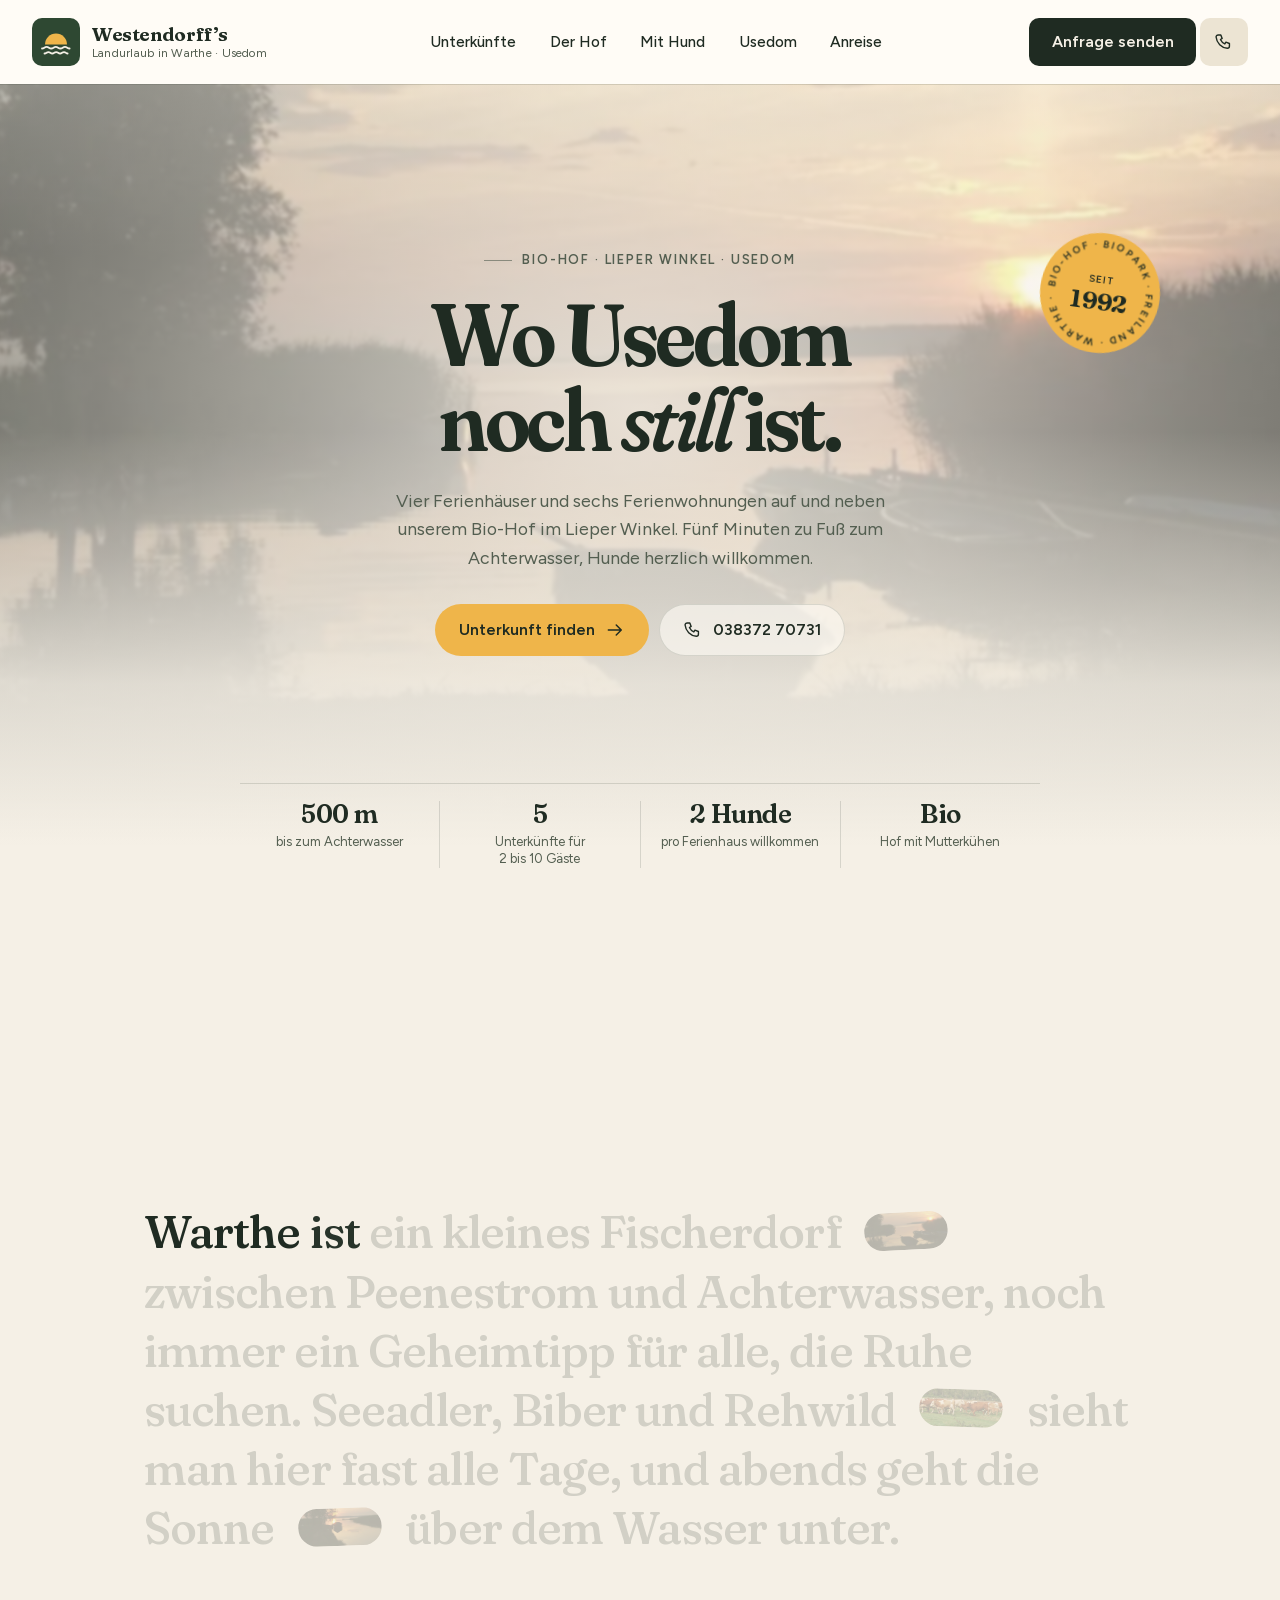
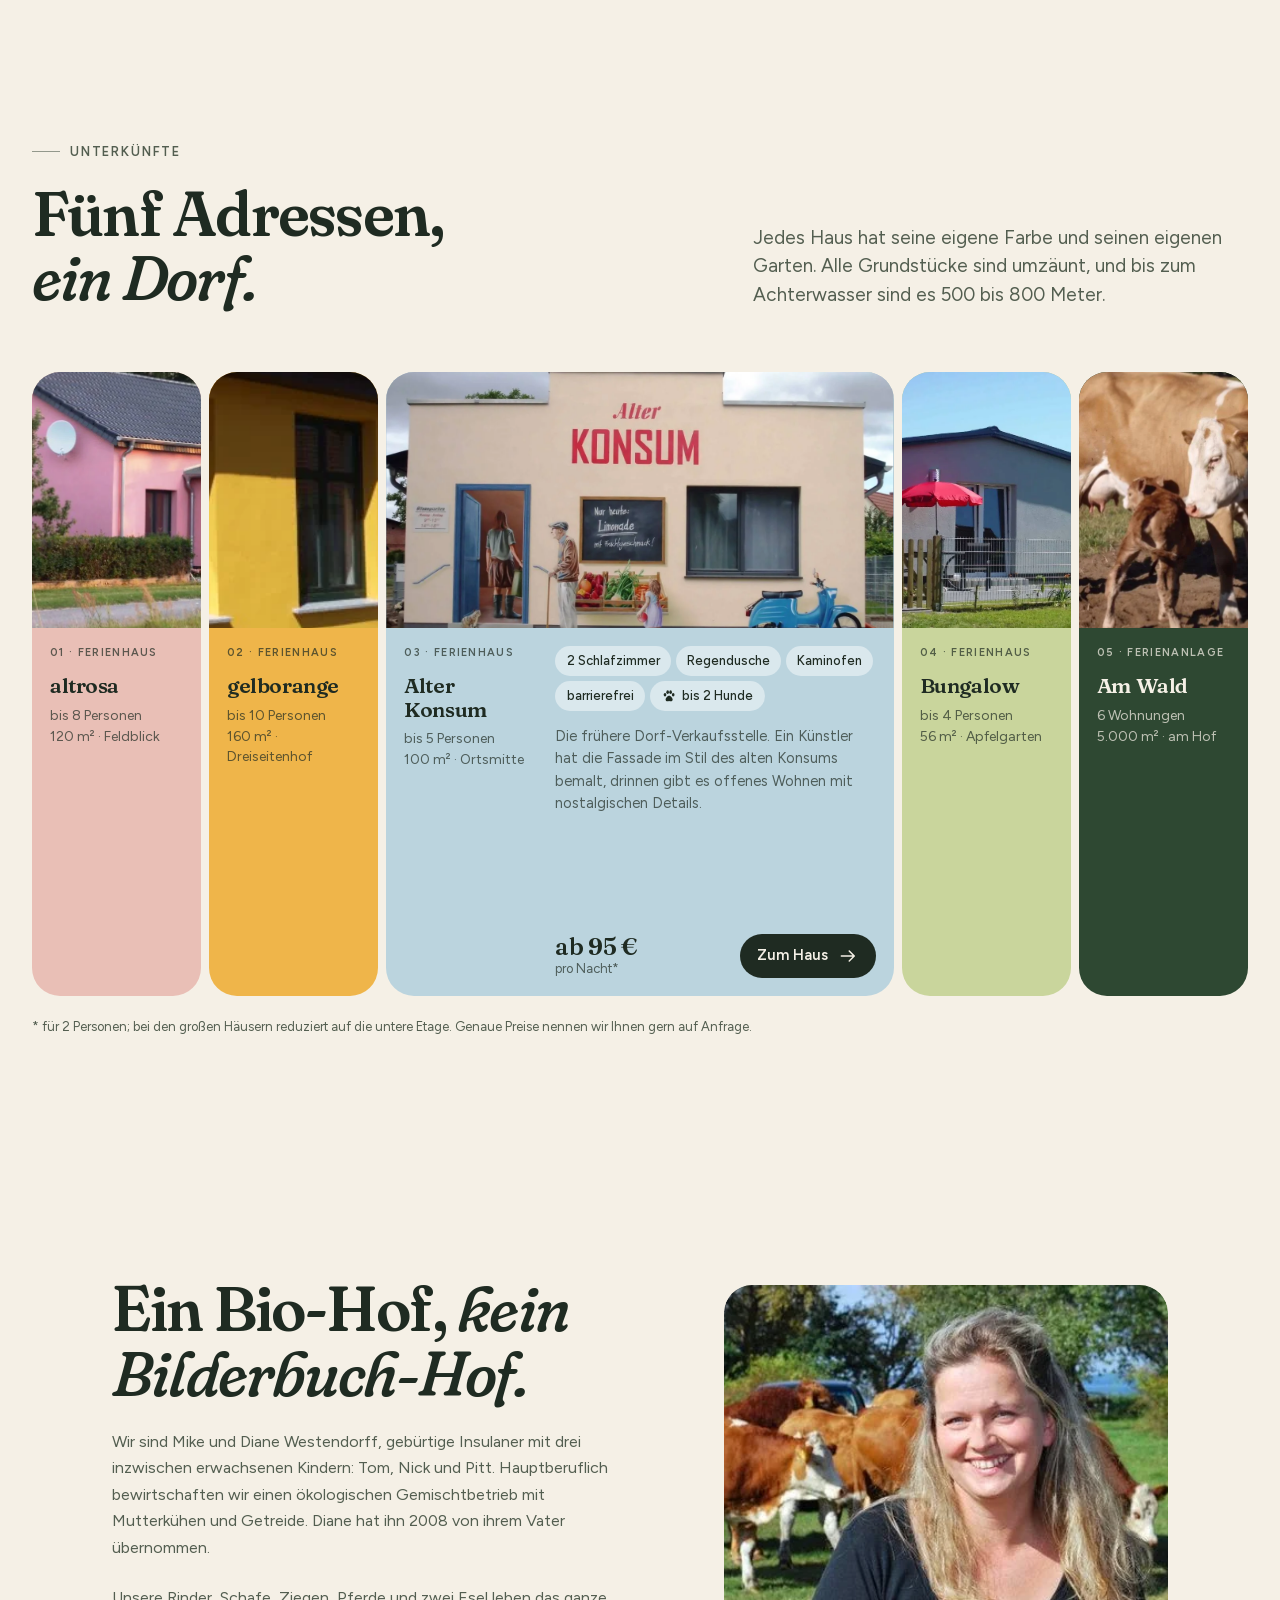
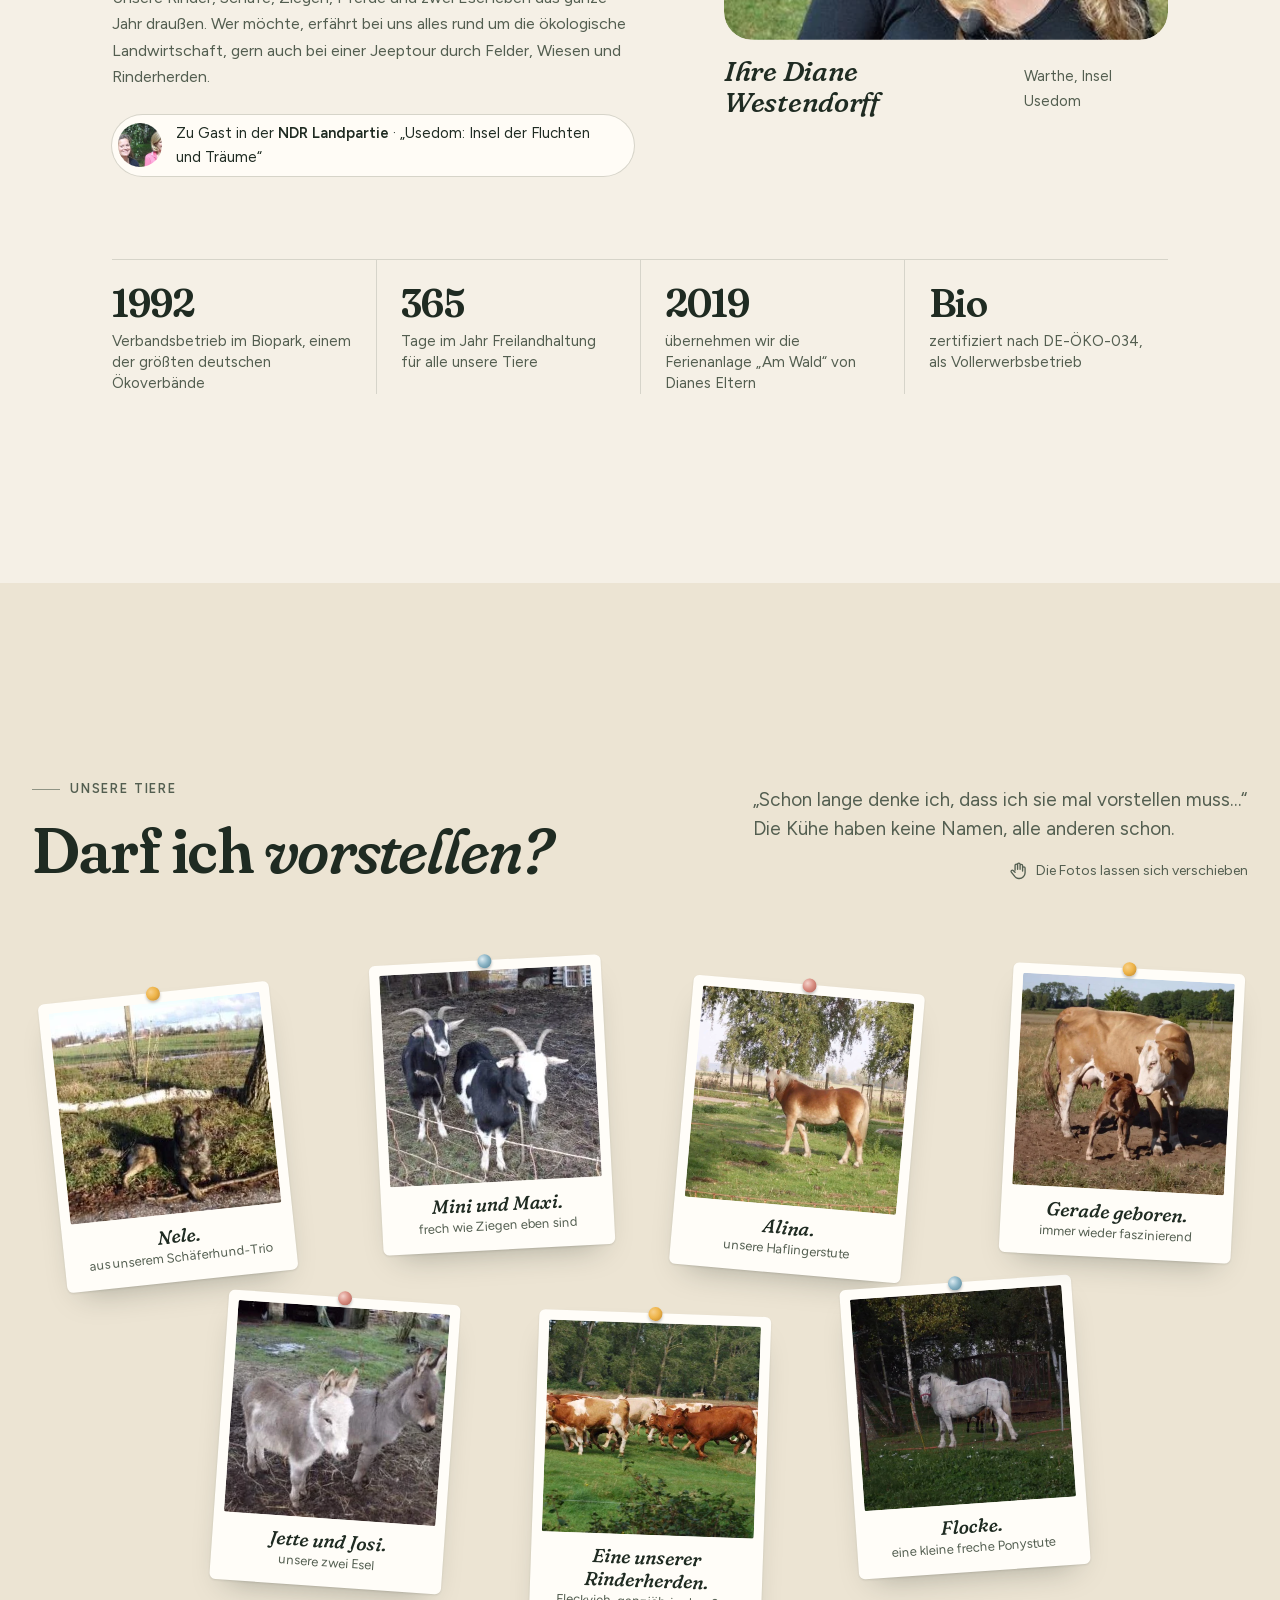
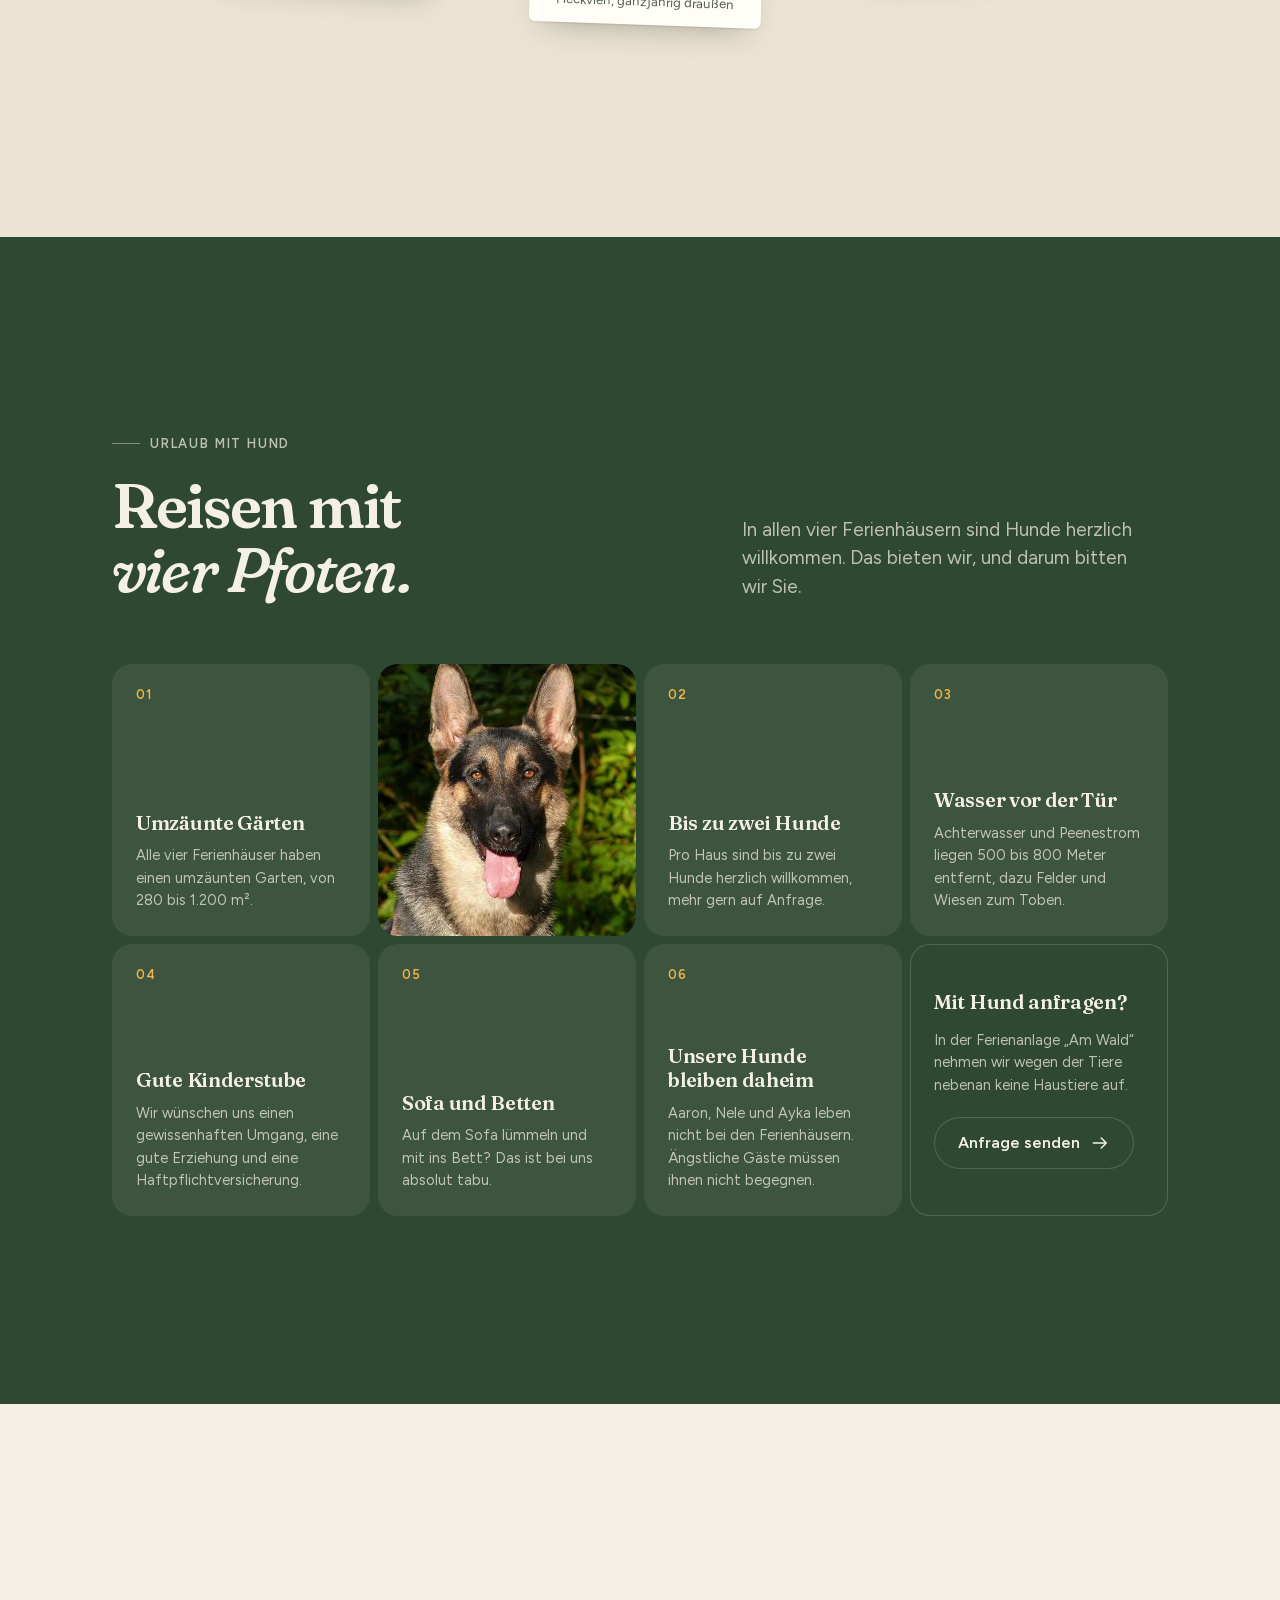
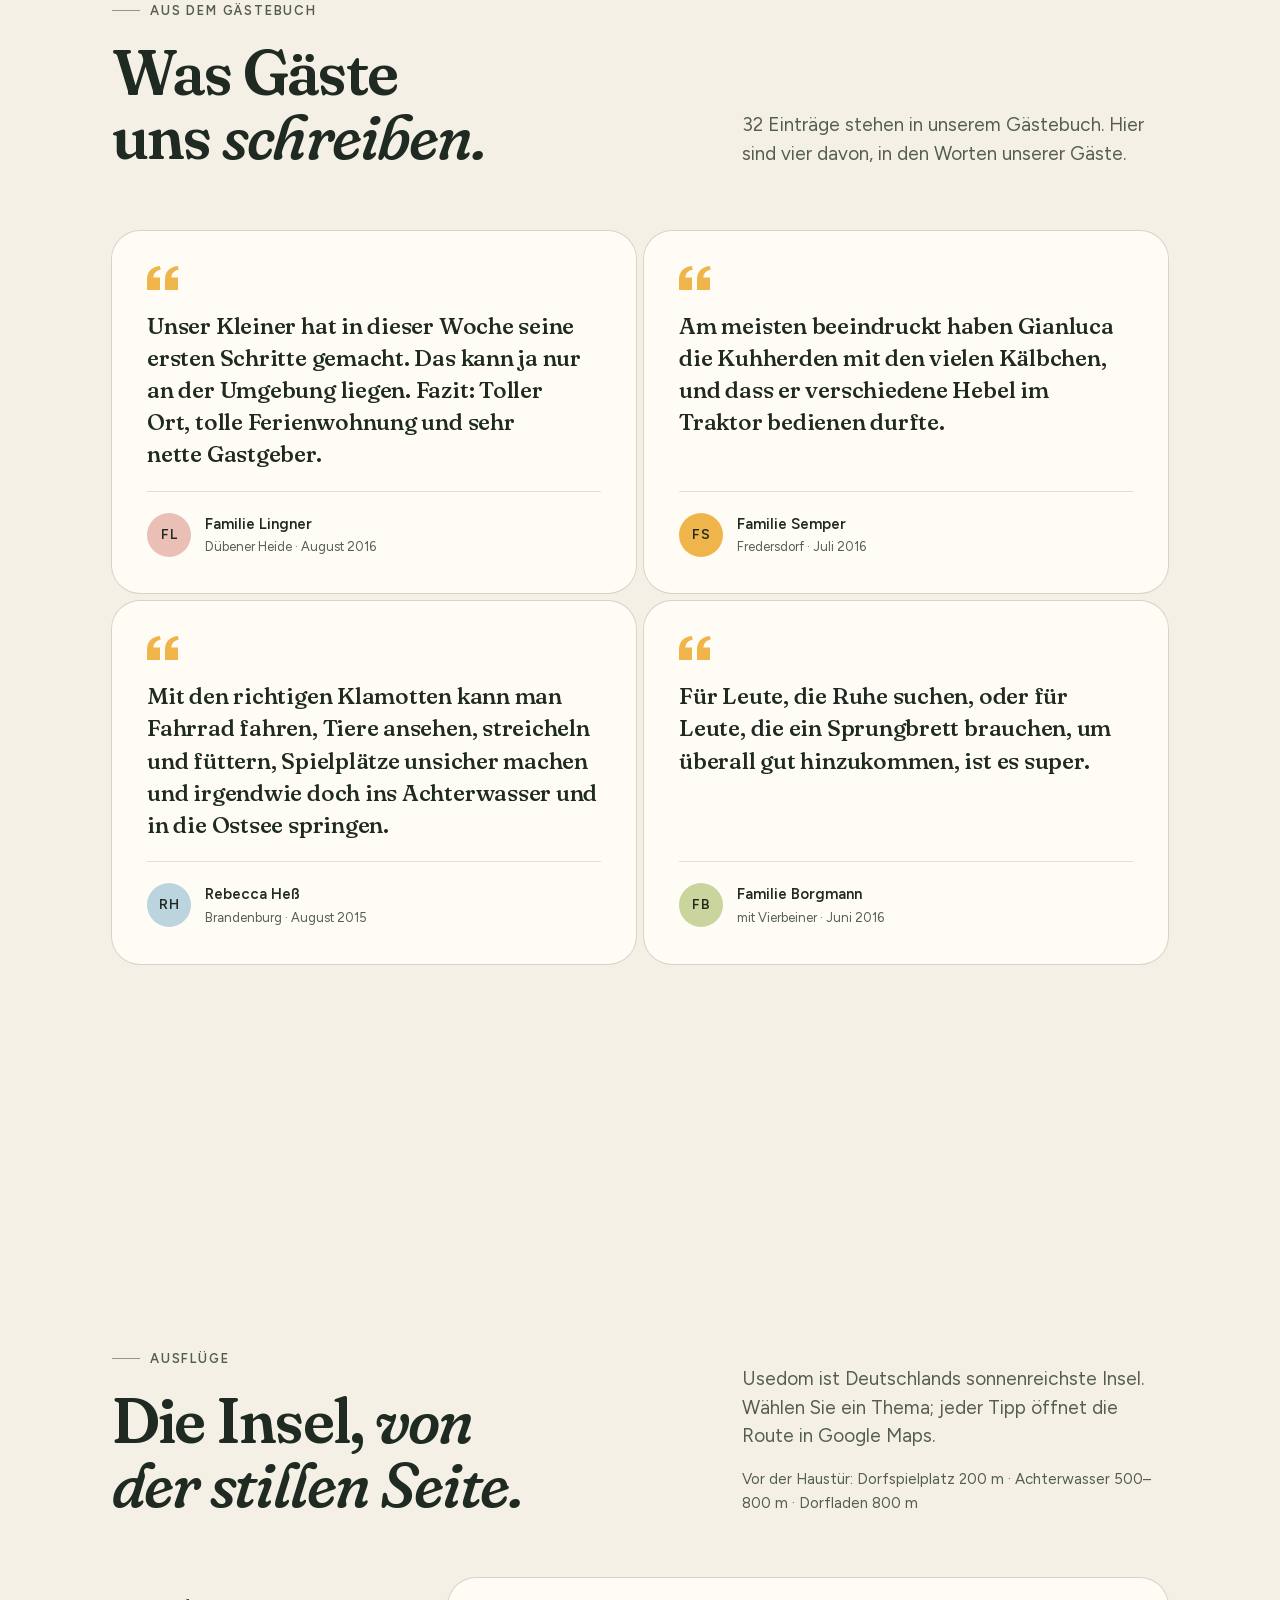
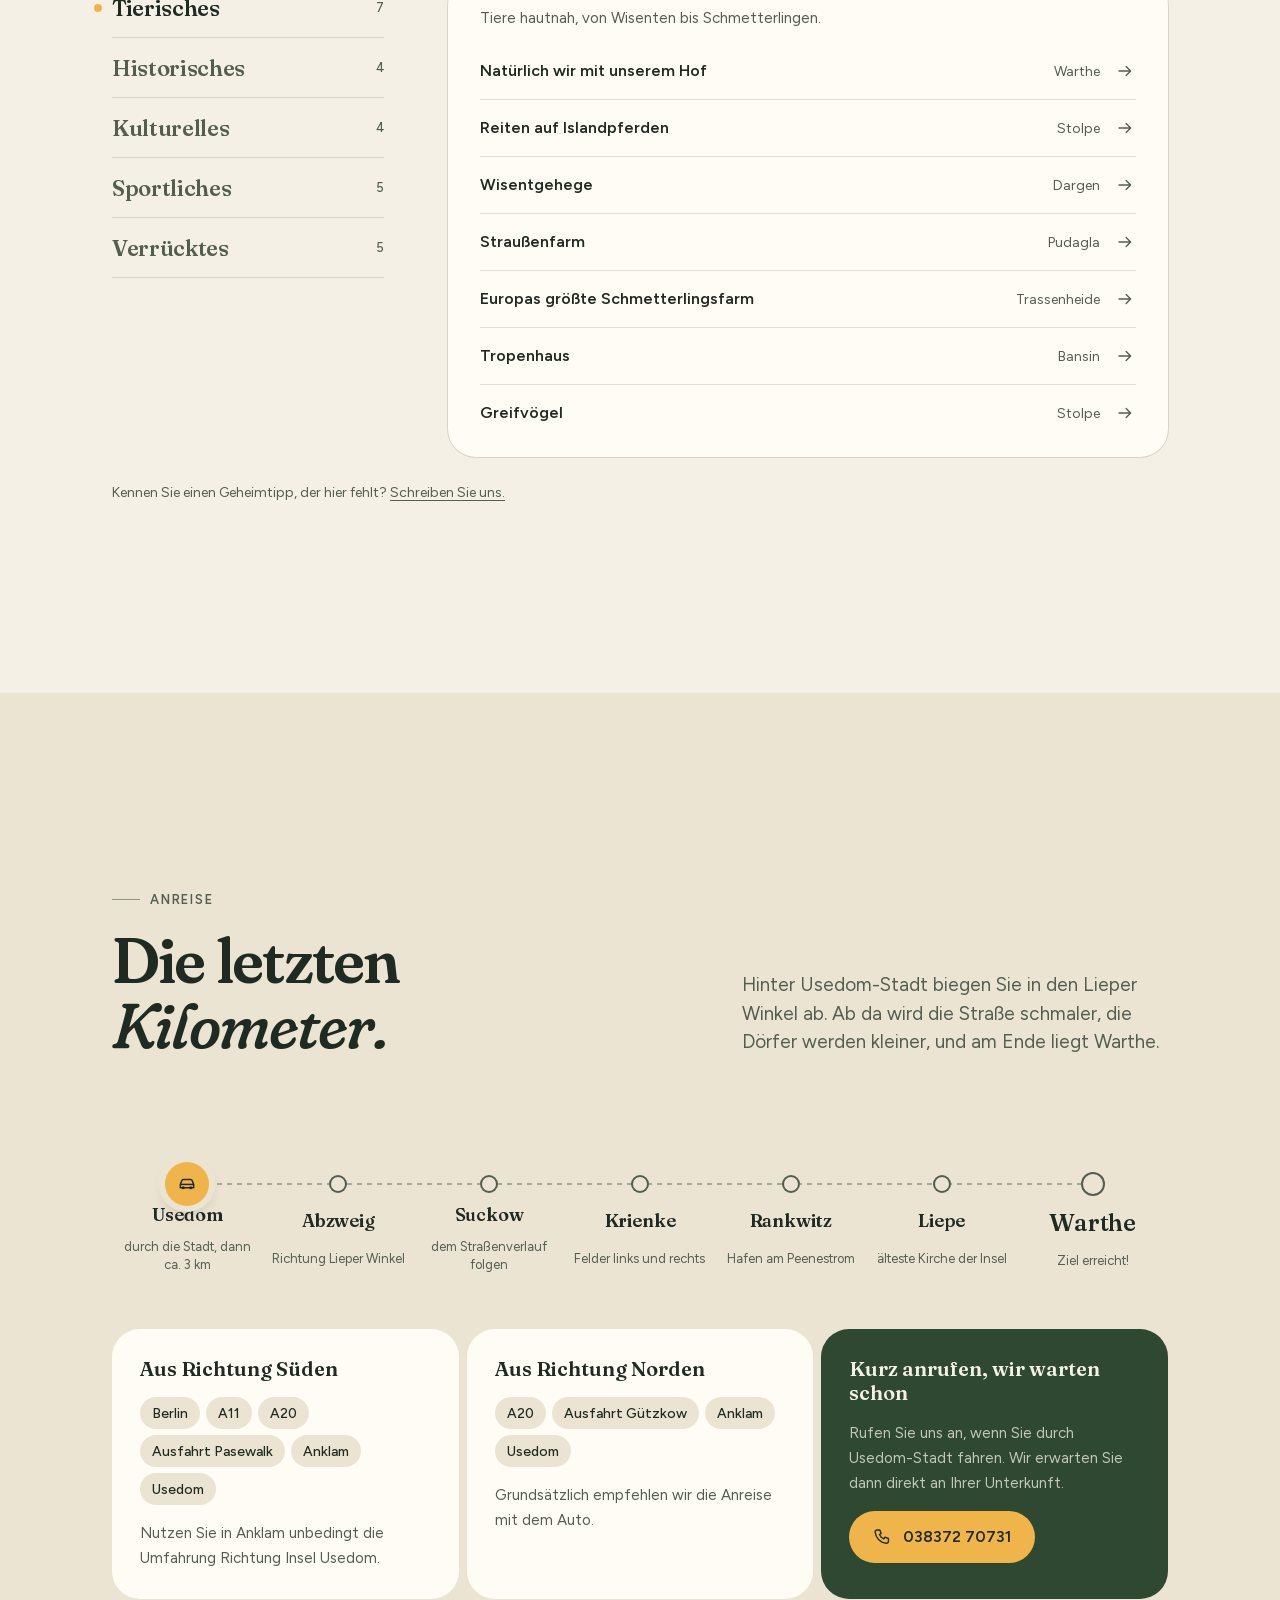
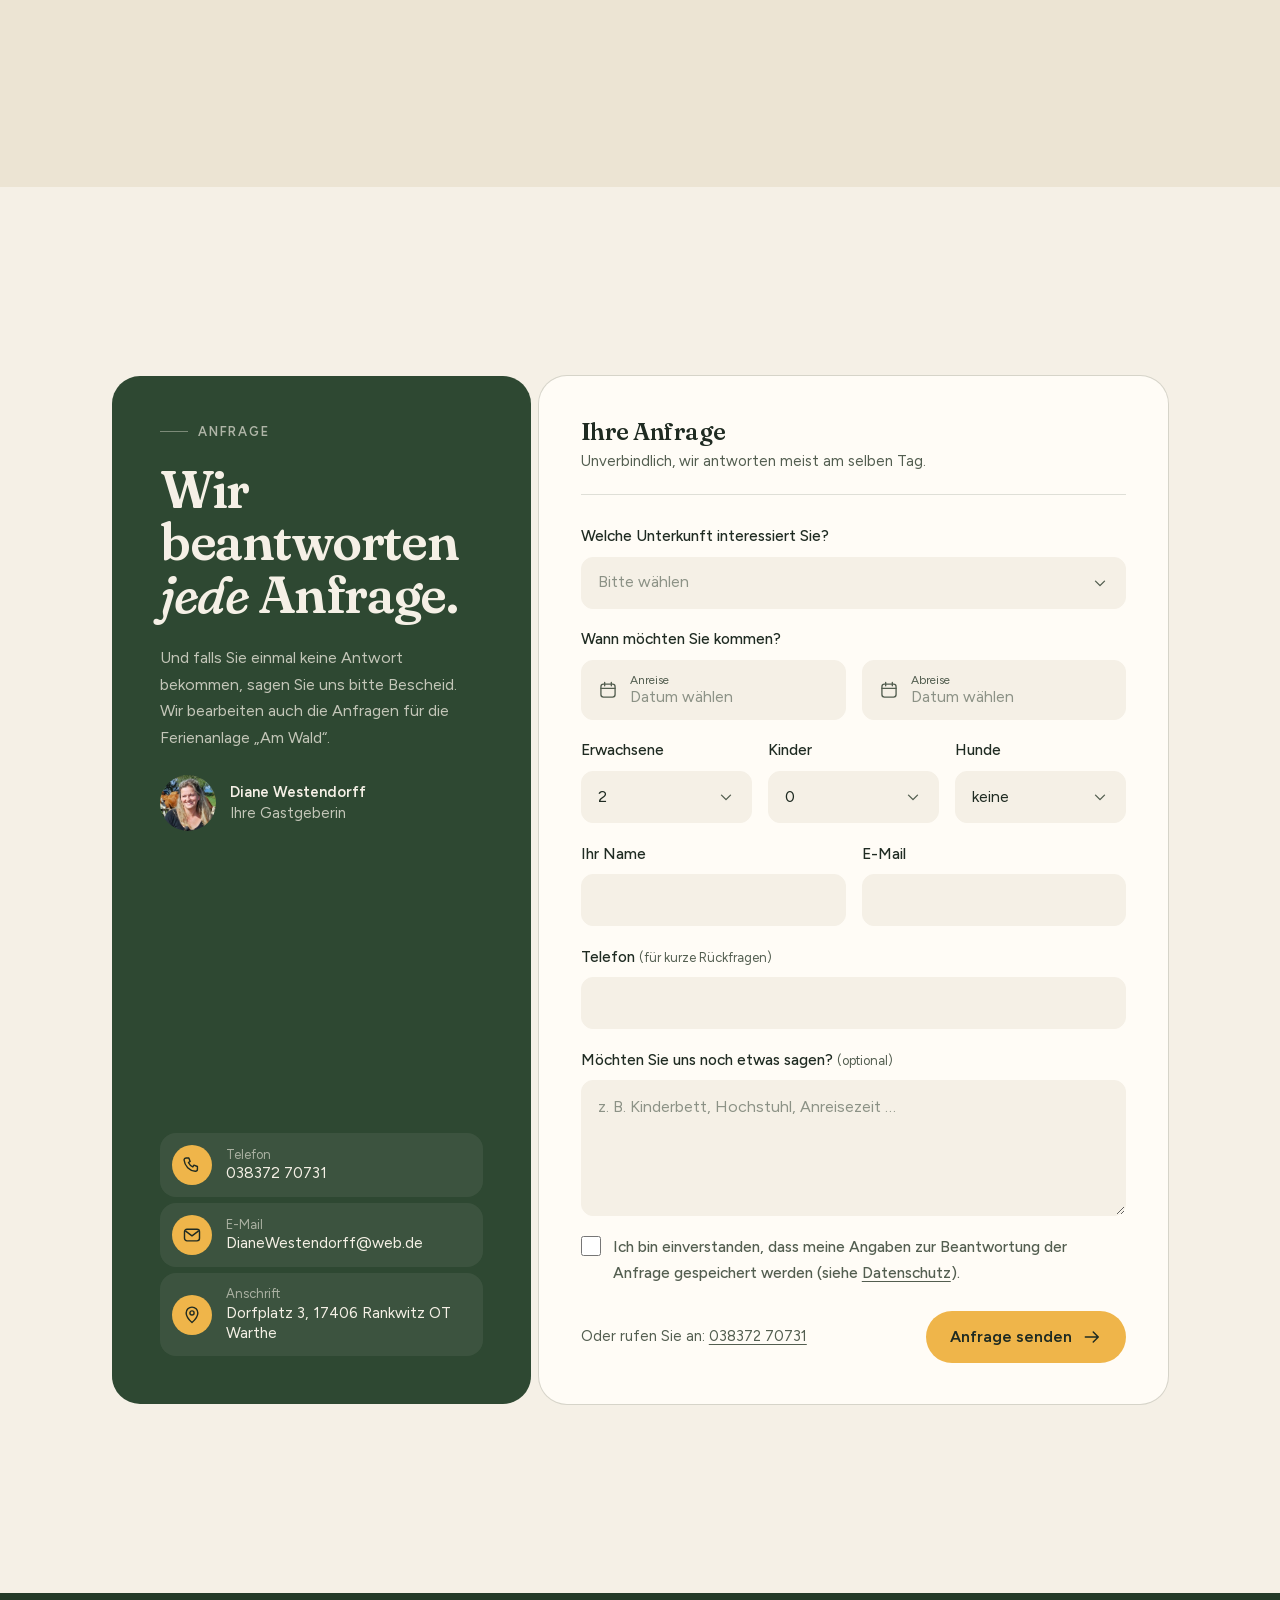
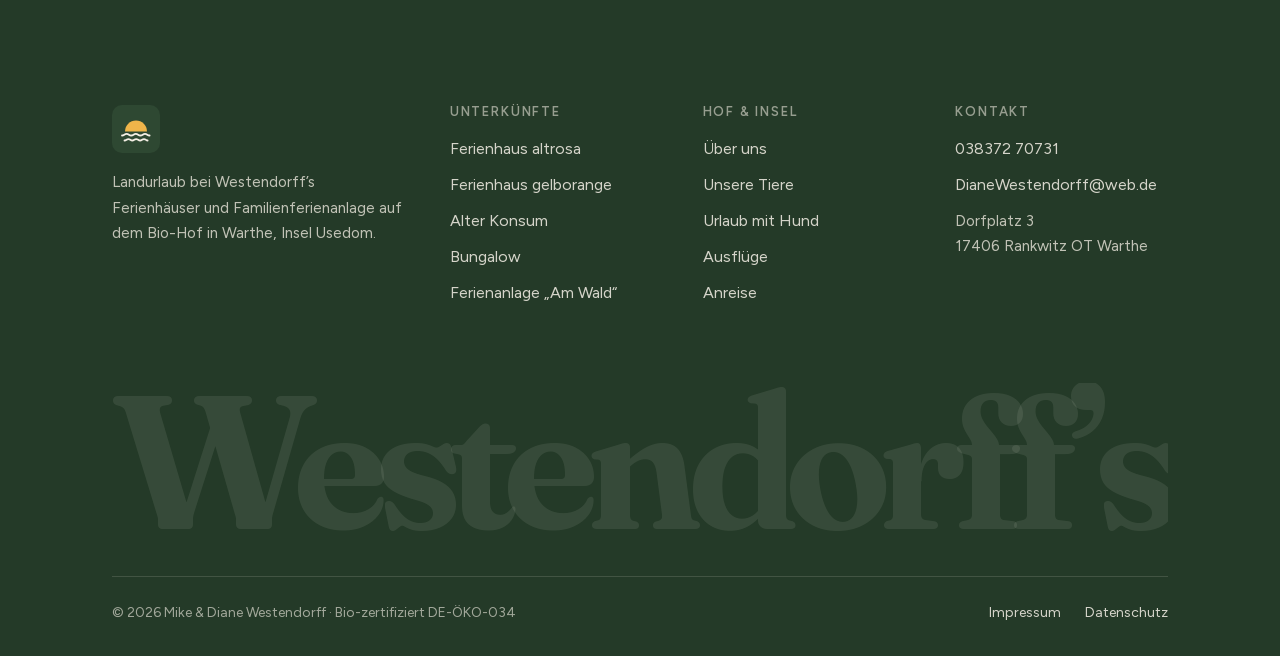
==== index.html @ 7430ca49 "Redesign preview: Landurlaub bei Westendorff's, Warthe/Usedom Homepage and Ferienhaus "Alter Konsum"" ====
<!DOCTYPE html>
<html lang="de">
<head>
  <meta charset="utf-8">
  <meta name="viewport" content="width=device-width, initial-scale=1, viewport-fit=cover">
  <title>Landurlaub bei Westendorff’s · Ferienhäuser in Warthe, Insel Usedom</title>
  <meta name="description" content="Vier Ferienhäuser und die Familienferienanlage „Am Wald“ auf und neben unserem Bio-Hof in Warthe, Lieper Winkel – 500 m vom Achterwasser. Hunde herzlich willkommen.">
  <meta name="robots" content="noindex, nofollow">
  <meta name="theme-color" content="#F5F0E6">
  <link rel="icon" href="assets/img/mark.svg" type="image/svg+xml">
  <link rel="preload" href="assets/fonts/fraunces-latin.woff2" as="font" type="font/woff2" crossorigin>
  <link rel="preload" href="assets/fonts/figtree-latin.woff2" as="font" type="font/woff2" crossorigin>
  <link rel="preload" href="assets/img/achterwasser-boote.webp" as="image" fetchpriority="high">
  <link rel="stylesheet" href="assets/css/styles.css">
  <script>
    /* freeze the viewport unit before first paint — refreshed on width change only */
    document.documentElement.classList.add('js');
    document.documentElement.style.setProperty('--vh', (window.innerHeight * 0.01) + 'px');
  </script>
  <script src="assets/js/main.js" defer></script>
  <script type="application/ld+json">
  {
    "@context": "https://schema.org",
    "@type": "LodgingBusiness",
    "name": "Landurlaub bei Westendorff’s",
    "description": "Ferienhäuser und Familienferienanlage auf einem Bio-Hof in Warthe, Insel Usedom",
    "telephone": "+49 38372 70731",
    "email": "DianeWestendorff@web.de",
    "petsAllowed": true,
    "address": {
      "@type": "PostalAddress",
      "streetAddress": "Dorfplatz 3",
      "postalCode": "17406",
      "addressLocality": "Rankwitz OT Warthe",
      "addressRegion": "Mecklenburg-Vorpommern",
      "addressCountry": "DE"
    },
    "url": "https://www.landurlaub-usedom-warthe.de/"
  }
  </script>
</head>
<body>
  <a class="skip" href="#main">Zum Inhalt springen</a>

  <!-- Icon sprite -->
  <svg width="0" height="0" style="position:absolute" aria-hidden="true">
    <symbol id="mark" viewBox="0 0 48 48">
      <rect width="48" height="48" rx="10" fill="#2E4832"/>
      <path d="M13 26.5a11 11 0 0 1 22 0z" fill="#EFB54A"/>
      <path d="M10 30.5c2.3 0 2.3-1.6 4.6-1.6s2.3 1.6 4.6 1.6 2.3-1.6 4.6-1.6 2.3 1.6 4.6 1.6 2.3-1.6 4.6-1.6 2.3 1.6 4.6 1.6M12.5 35.5c2 0 2-1.4 3.9-1.4s2 1.4 3.9 1.4 2-1.4 3.9-1.4 2 1.4 3.9 1.4 2-1.4 3.9-1.4 2 1.4 3.6 1.4" fill="none" stroke="#F5F0E6" stroke-width="1.8" stroke-linecap="round"/>
    </symbol>
    <symbol id="i-phone" viewBox="0 0 24 24"><path fill="none" stroke="currentColor" stroke-width="1.7" stroke-linejoin="round" d="M5 3.5h3.2l1.6 4.2-2.1 1.3a11 11 0 0 0 5.3 5.3l1.3-2.1 4.2 1.6V17a2.5 2.5 0 0 1-2.5 2.5A15 15 0 0 1 2.5 6 2.5 2.5 0 0 1 5 3.5z"/></symbol>
    <symbol id="i-mail" viewBox="0 0 24 24"><g fill="none" stroke="currentColor" stroke-width="1.7" stroke-linejoin="round"><rect x="3" y="5" width="18" height="14" rx="3"/><path d="M4 7l8 6 8-6"/></g></symbol>
    <symbol id="i-pin" viewBox="0 0 24 24"><g fill="none" stroke="currentColor" stroke-width="1.7"><path d="M12 21s-7-6.2-7-11.5a7 7 0 0 1 14 0C19 14.8 12 21 12 21z" stroke-linejoin="round"/><circle cx="12" cy="9.5" r="2.5"/></g></symbol>
    <symbol id="i-arrow" viewBox="0 0 24 24"><path d="M4 12h15m-5.5-6 6 6-6 6" fill="none" stroke="currentColor" stroke-width="1.8" stroke-linecap="round" stroke-linejoin="round"/></symbol>
    <symbol id="i-cal" viewBox="0 0 24 24"><g fill="none" stroke="currentColor" stroke-width="1.6" stroke-linecap="round" stroke-linejoin="round"><rect x="3.5" y="5" width="17" height="15.5" rx="3"/><path d="M3.5 10h17M8 3v4m8-4v4"/></g></symbol>
    <symbol id="i-chev" viewBox="0 0 24 24"><path d="M6 9.5l6 6 6-6" fill="none" stroke="currentColor" stroke-width="1.8" stroke-linecap="round" stroke-linejoin="round"/></symbol>
    <symbol id="i-check" viewBox="0 0 24 24"><path d="M4.5 12.5l5 5 10-11" fill="none" stroke="currentColor" stroke-width="2" stroke-linecap="round" stroke-linejoin="round"/></symbol>
    <symbol id="i-paw" viewBox="0 0 24 24"><g fill="currentColor"><ellipse cx="6" cy="10" rx="2" ry="2.6"/><ellipse cx="10" cy="6.2" rx="2" ry="2.7"/><ellipse cx="14.4" cy="6.2" rx="2" ry="2.7"/><ellipse cx="18.3" cy="10" rx="2" ry="2.6"/><path d="M12.2 11.5c2.6 0 5.3 3.6 5.3 5.8 0 1.9-1.4 2.7-2.9 2.7-1 0-1.6-.5-2.4-.5s-1.5.5-2.5.5c-1.5 0-2.8-.8-2.8-2.7 0-2.2 2.7-5.8 5.3-5.8z"/></g></symbol>
    <symbol id="i-car" viewBox="0 0 24 24"><g fill="none" stroke="currentColor" stroke-width="1.8" stroke-linejoin="round"><path d="M4 16.5v-4l1.8-4.6A2 2 0 0 1 7.7 6.5h8.6a2 2 0 0 1 1.9 1.4l1.8 4.6v4z"/><path d="M4 12.5h16" /><circle cx="7.5" cy="16.5" r="1.8" fill="currentColor" stroke="none"/><circle cx="16.5" cy="16.5" r="1.8" fill="currentColor" stroke="none"/></g></symbol>
    <symbol id="i-leaf" viewBox="0 0 24 24"><path d="M5 19c0-8 5-13 15-14-1 10-6 15-14 15m0-1 7-7" fill="none" stroke="currentColor" stroke-width="1.7" stroke-linecap="round" stroke-linejoin="round"/></symbol>
    <symbol id="i-hand" viewBox="0 0 24 24"><path d="M8.5 11V5.2a1.5 1.5 0 0 1 3 0V10m0-.5V4a1.5 1.5 0 0 1 3 0v6m0-4.5a1.5 1.5 0 0 1 3 0V12m0-3.5a1.5 1.5 0 0 1 3 0V14a7 7 0 0 1-7 7h-.6a6 6 0 0 1-4.6-2.2L4 13.3a1.5 1.5 0 0 1 2.2-2l2.3 2.2" fill="none" stroke="currentColor" stroke-width="1.6" stroke-linecap="round" stroke-linejoin="round"/></symbol>
  </svg>

  <!-- ================= Header ================= -->
  <header class="header" data-header>
    <div class="header__row">
      <div class="capsule" data-capsule>
        <div class="capsule__bar">
          <a class="brand" href="#top" aria-label="Landurlaub bei Westendorff’s – zur Startseite">
            <svg class="brand__mark"><use href="#mark"/></svg>
            <span class="brand__text">
              <span class="brand__name">Westendorff’s</span>
              <span class="brand__sub">Landurlaub in Warthe · Usedom</span>
            </span>
          </a>
          <button class="menu-btn" type="button" aria-expanded="false" aria-controls="sheet" data-menu-btn>
            <span class="sr-only">Menü</span>
            <span class="menu-btn__bars" aria-hidden="true"><span></span><span></span></span>
          </button>
        </div>
        <nav class="sheet" id="sheet" aria-label="Hauptmenü mobil">
          <div class="sheet__links">
            <a class="sheet__link" href="#unterkuenfte">Unterkünfte <svg class="i"><use href="#i-arrow"/></svg></a>
            <a class="sheet__link" href="#hof">Der Hof <svg class="i"><use href="#i-arrow"/></svg></a>
            <a class="sheet__link" href="#hund">Mit Hund <svg class="i"><use href="#i-arrow"/></svg></a>
            <a class="sheet__link" href="#usedom">Usedom <svg class="i"><use href="#i-arrow"/></svg></a>
            <a class="sheet__link" href="#anreise">Anreise <svg class="i"><use href="#i-arrow"/></svg></a>
          </div>
          <div class="sheet__actions">
            <a class="btn" href="#anfrage">Anfrage senden</a>
            <a class="icon-btn" href="tel:+493837270731" aria-label="Anrufen: 038372 70731"><svg class="i"><use href="#i-phone"/></svg></a>
          </div>
        </nav>
      </div>

      <nav class="nav" aria-label="Hauptmenü">
        <a class="nav__link" href="#unterkuenfte">Unterkünfte</a>
        <a class="nav__link" href="#hof">Der Hof</a>
        <a class="nav__link" href="#hund">Mit Hund</a>
        <a class="nav__link nav__link--opt" href="#usedom">Usedom</a>
        <a class="nav__link" href="#anreise">Anreise</a>
      </nav>
      <a class="btn header__cta" href="#anfrage">Anfrage senden</a>
      <a class="icon-btn header__tel" href="tel:+493837270731" aria-label="Anrufen: 038372 70731"><svg class="i"><use href="#i-phone"/></svg></a>
    </div>
  </header>

  <main id="main">
    <!-- ================= Hero ================= -->
    <section class="hero" id="top">
      <div class="hero__bg" aria-hidden="true">
        <img src="assets/img/achterwasser-boote.webp" width="800" height="600" alt="" fetchpriority="high">
      </div>
      <div class="hero__container container">
        <div class="hero__copy">
          <div class="rise" style="--i:0"><span class="eyebrow">Bio-Hof · Lieper Winkel · Usedom</span></div>
          <div class="hero__title rise" style="--i:1">
            <h1 class="display">Wo Usedom noch <em>still</em> ist.</h1>
            <div class="badge-ring" aria-label="Bio-Hof seit 1992, Biopark-Verbandsbetrieb">
              <svg class="ring" viewBox="0 0 136 136" aria-hidden="true">
                <defs><path id="ringPath" d="M68 68m-52 0a52 52 0 1 1 104 0a52 52 0 1 1-104 0"/></defs>
                <text><textPath href="#ringPath">Bio-Hof · Biopark · Freiland · Warthe · </textPath></text>
              </svg>
              <div class="badge-ring__core" aria-hidden="true"><span>seit</span><b>1992</b></div>
            </div>
          </div>
          <p class="hero__lead rise" style="--i:2">Vier Ferienhäuser und sechs Ferienwohnungen auf und neben unserem Bio-Hof im Lieper Winkel. Fünf Minuten zu Fuß zum Achterwasser, Hunde herzlich willkommen.</p>
          <div class="hero__actions rise" style="--i:3">
            <a class="btn btn--sun" href="#unterkuenfte">Unterkunft finden <svg class="i i--arrow"><use href="#i-arrow"/></svg></a>
            <a class="btn btn--ghost hero__tel" href="tel:+493837270731" aria-label="Anrufen: 038372 70731"><svg class="i"><use href="#i-phone"/></svg><span class="hero__tel-num"> 038372 70731</span></a>
          </div>
        </div>

        <ul class="facts rise" style="--i:4" aria-label="Auf einen Blick">
          <li class="fact"><b>500 m</b><span>bis zum Achterwasser</span></li>
          <li class="fact"><b>5</b><span>Unterkünfte für 2&nbsp;bis&nbsp;10&nbsp;Gäste</span></li>
          <li class="fact"><b>2 Hunde</b><span>pro Ferienhaus willkommen</span></li>
          <li class="fact"><b>Bio</b><span>Hof mit Mutterkühen</span></li>
        </ul>
      </div>
    </section>

    <!-- ================= Der Ort — pinned, read by scrolling ================= -->
    <section class="pin" id="warthe" aria-labelledby="warthe-title" data-pin>
      <h2 class="sr-only" id="warthe-title">Warthe im Lieper Winkel</h2>
      <div class="pin__stage">
        <div class="container">
          <p class="statement" data-scrub>
            Warthe ist ein kleines Fischerdorf
            <span class="inline-pic" style="--rot:-3deg"><img src="assets/img/achterwasser-boote.webp" alt="" loading="lazy"></span>
            zwischen Peenestrom und Achterwasser, noch immer ein Geheimtipp für alle, die Ruhe suchen.
            Seeadler, Biber und Rehwild
            <span class="inline-pic" style="--rot:2deg"><img src="assets/img/rinderherde.webp" alt="" loading="lazy"></span>
            sieht man hier fast alle Tage, und abends geht die Sonne
            <span class="inline-pic" style="--rot:-2deg"><img src="assets/img/hero-achterwasser-abend.webp" alt="" loading="lazy"></span>
            über dem Wasser unter.
          </p>
        </div>
      </div>
    </section>

    <!-- ================= Unterkünfte ================= -->
    <section class="section" id="unterkuenfte" aria-labelledby="unterkuenfte-title" style="padding-top:calc(var(--section-y) * .5)">
      <div class="container container--wide">
        <div class="section-head section-head--split">
          <div style="display:grid;gap:1.25rem">
            <div class="reveal"><span class="eyebrow">Unterkünfte</span></div>
            <h2 class="h2 reveal" id="unterkuenfte-title">Fünf Adressen, <em>ein Dorf.</em></h2>
          </div>
          <p class="lead reveal d1">Jedes Haus hat seine eigene Farbe und seinen eigenen Garten. Alle Grundstücke sind umzäunt, und bis zum Achterwasser sind es 500 bis 800 Meter.</p>
        </div>

        <div class="street reveal" data-street>
          <article class="house house--rosa">
            <div class="house__media"><img src="assets/img/haus-altrosa.webp" width="1024" height="768" alt="Das altrosa Ferienhaus mit Garten und Kletterturm" loading="lazy"></div>
            <div class="house__content">
              <button class="house__head" type="button" aria-expanded="false" aria-controls="h-rosa">
                <span class="house__no">01 · Ferienhaus</span>
                <span class="house__name">altrosa</span>
                <span class="house__meta"><span>bis 8 Personen</span><span>120 m² · Feldblick</span></span>
              </button>
              <div class="house__detail" id="h-rosa">
                <ul class="house__facts"><li>3 Schlafzimmer</li><li>2 Bäder</li><li>Kaminofen</li><li>Spielplatz</li><li><svg class="i i--sm"><use href="#i-paw"/></svg> bis 2 Hunde</li></ul>
                <p class="house__text">Das ehemalige Wohnhaus eines Dreiseitenhofs, im Landhausstil saniert. Feldblick, 630 m² Garten mit Trampolin und eine Veranda mit Sitzplatz für zwei.</p>
                <div class="house__foot">
                  <p class="house__price"><b>ab 90 €</b>pro Nacht*</p>
                  <a class="btn" href="#anfrage" data-house="Ferienhaus altrosa (120 m²)">Anfragen <svg class="i i--arrow"><use href="#i-arrow"/></svg></a>
                </div>
              </div>
            </div>
          </article>
          <article class="house house--gelb">
            <div class="house__media"><img src="assets/img/haus-gelborange.webp" width="387" height="450" alt="Das gelborange Ferienhaus mit rotem Ziegeldach" loading="lazy"></div>
            <div class="house__content">
              <button class="house__head" type="button" aria-expanded="false" aria-controls="h-gelb">
                <span class="house__no">02 · Ferienhaus</span>
                <span class="house__name">gelborange</span>
                <span class="house__meta"><span>bis 10 Personen</span><span>160 m² · Dreiseitenhof</span></span>
              </button>
              <div class="house__detail" id="h-gelb">
                <ul class="house__facts"><li>4 Schlafzimmer</li><li>2 Bäder</li><li>Kamin</li><li>Erkerlounge</li><li><svg class="i i--sm"><use href="#i-paw"/></svg> bis 2 Hunde</li></ul>
                <p class="house__text">Das größte Haus, ideal für zwei Familien: 1.200 m² Garten mit Hollywoodschaukel unter der Jasminlaube, Wellenrutsche und massivem Grill.</p>
                <div class="house__foot">
                  <p class="house__price"><b>ab 100 €</b>pro Nacht*</p>
                  <a class="btn" href="#anfrage" data-house="Ferienhaus gelborange (160 m²)">Anfragen <svg class="i i--arrow"><use href="#i-arrow"/></svg></a>
                </div>
              </div>
            </div>
          </article>
          <article class="house house--konsum" data-active>
            <div class="house__media"><img src="assets/img/konsum-fassade.webp" width="1280" height="792" alt="Die bemalte Fassade des Ferienhauses Alter Konsum" loading="lazy"></div>
            <div class="house__content">
              <button class="house__head" type="button" aria-expanded="true" aria-controls="h-konsum">
                <span class="house__no">03 · Ferienhaus</span>
                <span class="house__name">Alter Konsum</span>
                <span class="house__meta"><span>bis 5 Personen</span><span>100 m² · Ortsmitte</span></span>
              </button>
              <div class="house__detail" id="h-konsum">
                <ul class="house__facts"><li>2 Schlafzimmer</li><li>Regendusche</li><li>Kaminofen</li><li>barrierefrei</li><li><svg class="i i--sm"><use href="#i-paw"/></svg> bis 2 Hunde</li></ul>
                <p class="house__text">Die frühere Dorf-Verkaufsstelle. Ein Künstler hat die Fassade im Stil des alten Konsums bemalt, drinnen gibt es offenes Wohnen mit nostalgischen Details.</p>
                <div class="house__foot">
                  <p class="house__price"><b>ab 95 €</b>pro Nacht*</p>
                  <a class="btn" href="alter-konsum.html">Zum Haus <svg class="i i--arrow"><use href="#i-arrow"/></svg></a>
                </div>
              </div>
            </div>
          </article>
          <article class="house house--apfel">
            <div class="house__media"><img src="assets/img/haus-bungalow.webp" width="1280" height="775" alt="Der Bungalow mit Terrasse und rotem Sonnenschirm" loading="lazy"></div>
            <div class="house__content">
              <button class="house__head" type="button" aria-expanded="false" aria-controls="h-apfel">
                <span class="house__no">04 · Ferienhaus</span>
                <span class="house__name">Bungalow</span>
                <span class="house__meta"><span>bis 4 Personen</span><span>56 m² · Apfelgarten</span></span>
              </button>
              <div class="house__detail" id="h-apfel">
                <ul class="house__facts"><li>1 Schlafzimmer</li><li>Fußbodenheizung</li><li>barrierefrei</li><li><svg class="i i--sm"><use href="#i-paw"/></svg> bis 2 Hunde</li></ul>
                <p class="house__text">Ein kleines Haus mit großer Wohnküche und Terrasse. Liegestühle im Apfelgarten, und auf Wunsch zusammen mit dem Haus altrosa buchbar.</p>
                <div class="house__foot">
                  <p class="house__price"><b>ab 75 €</b>pro Nacht*</p>
                  <a class="btn" href="#anfrage" data-house="Bungalow (56 m²)">Anfragen <svg class="i i--arrow"><use href="#i-arrow"/></svg></a>
                </div>
              </div>
            </div>
          </article>
          <article class="house house--wald">
            <div class="house__media"><img src="assets/img/kuh-mit-kalb.webp" width="1024" height="768" alt="Eine Mutterkuh mit Kalb auf der Weide neben der Ferienanlage" loading="lazy"></div>
            <div class="house__content">
              <button class="house__head" type="button" aria-expanded="false" aria-controls="h-wald">
                <span class="house__no">05 · Ferienanlage</span>
                <span class="house__name">Am Wald</span>
                <span class="house__meta"><span>6 Wohnungen</span><span>5.000 m² · am Hof</span></span>
              </button>
              <div class="house__detail" id="h-wald">
                <ul class="house__facts"><li>ebenerdig</li><li>XXXL-Trampolin</li><li>Bolzplatz</li><li>Grillplatz</li><li>ohne Haustiere</li></ul>
                <p class="house__text">Unsere Familienferienanlage direkt neben dem Betriebshof, mit großem Spielplatz auf umzäuntem Gelände. Jede Wohnung hat eine eigene Sitzgruppe und einen Parkplatz.</p>
                <div class="house__foot">
                  <p class="house__price"><b>auf Anfrage</b>Prospekt anfordern</p>
                  <a class="btn" href="#anfrage" data-house="Ferienanlage „Am Wald“">Anfragen <svg class="i i--arrow"><use href="#i-arrow"/></svg></a>
                </div>
              </div>
            </div>
          </article>
        </div>
        <p class="street-hint"><svg class="i i--sm"><use href="#i-hand"/></svg> Zum Blättern wischen</p>
        <p class="street-note">* für 2 Personen; bei den großen Häusern reduziert auf die untere Etage. Genaue Preise nennen wir Ihnen gern auf Anfrage.</p>
      </div>
    </section>

    <!-- ================= Der Hof ================= -->
    <section class="section" id="hof" aria-labelledby="hof-title" style="padding-top:0">
      <div class="container">
        <div class="farm">
          <div class="farm__copy">
            <div class="reveal"><span class="eyebrow">Der Hof</span></div>
            <h2 class="h2 reveal" id="hof-title">Ein Bio-Hof, <em>kein Bilderbuch-Hof.</em></h2>
            <p class="reveal">Wir sind Mike und Diane Westendorff, gebürtige Insulaner mit drei inzwischen erwachsenen Kindern: Tom, Nick und Pitt. Hauptberuflich bewirtschaften wir einen ökologischen Gemischtbetrieb mit Mutterkühen und Getreide. Diane hat ihn 2008 von ihrem Vater übernommen.</p>
            <p class="reveal">Unsere Rinder, Schafe, Ziegen, Pferde und zwei Esel leben das ganze Jahr draußen. Wer möchte, erfährt bei uns alles rund um die ökologische Landwirtschaft, gern auch bei einer Jeeptour durch Felder, Wiesen und Rinderherden.</p>
            <a class="ndr reveal" href="#hof">
              <img src="assets/img/ndr-landpartie.webp" alt="" loading="lazy">
              <span>Zu Gast in der <b>NDR Landpartie</b> · „Usedom: Insel der Fluchten und Träume“</span>
            </a>
          </div>
          <figure class="farm__figure">
            <div class="farm__photo reveal-img reveal"><img src="assets/img/diane-westendorff.webp" width="568" height="320" alt="Diane Westendorff mit ihren Rindern auf der Weide" loading="lazy"></div>
            <figcaption class="farm__sign reveal">
              <span class="signature">Ihre Diane Westendorff</span>
              <span class="small muted">Warthe, Insel Usedom</span>
            </figcaption>
          </figure>
        </div>

        <ul class="stats">
          <li class="stat reveal"><b>1992</b><span>Verbandsbetrieb im Biopark, einem der größten deutschen Ökoverbände</span></li>
          <li class="stat reveal d1"><b>365</b><span>Tage im Jahr Freilandhaltung für alle unsere Tiere</span></li>
          <li class="stat reveal d2"><b>2019</b><span>übernehmen wir die Ferienanlage „Am Wald“ von Dianes Eltern</span></li>
          <li class="stat reveal d3"><b>Bio</b><span>zertifiziert nach DE-ÖKO-034, als Vollerwerbsbetrieb</span></li>
        </ul>
      </div>
    </section>

    <!-- ================= Tiere / Pinnwand ================= -->
    <section class="section board-wrap" id="tiere" aria-labelledby="tiere-title">
      <div class="container container--wide">
        <div class="section-head section-head--split">
          <div style="display:grid;gap:1.25rem">
            <div class="reveal"><span class="eyebrow">Unsere Tiere</span></div>
            <h2 class="h2 reveal" id="tiere-title">Darf ich <em>vorstellen?</em></h2>
          </div>
          <div class="reveal d1" style="display:grid;gap:1rem;justify-items:end">
            <p class="lead">„Schon lange denke ich, dass ich sie mal vorstellen muss…“ Die Kühe haben keine Namen, alle anderen schon.</p>
            <span class="board-hint"><svg class="i"><use href="#i-hand"/></svg> Die Fotos lassen sich verschieben</span>
            <span class="board-hint board-hint--touch"><svg class="i"><use href="#i-hand"/></svg> Zum Blättern wischen</span>
          </div>
        </div>

        <div class="board reveal" data-board>
          <figure class="polaroid" style="--x:.02;--y:.12;--rot:-6deg">
            <img src="assets/img/tier-nele.webp" alt="Schäferhündin Nele liegt im Gras unter einer Birke" loading="lazy">
            <figcaption>Nele.<small>aus unserem Schäferhund-Trio</small></figcaption>
          </figure>
          <figure class="polaroid" style="--x:.19;--y:.9;--rot:4deg">
            <img src="assets/img/tier-esel.webp" alt="Die beiden Esel Jette und Josi" loading="lazy">
            <figcaption>Jette und Josi.<small>unsere zwei Esel</small></figcaption>
          </figure>
          <figure class="polaroid" style="--x:.35;--y:.04;--rot:-3deg">
            <img src="assets/img/tier-ziegen.webp" alt="Die Ziegen Mini und Maxi am Zaun" loading="lazy">
            <figcaption>Mini und Maxi.<small>frech wie Ziegen eben sind</small></figcaption>
          </figure>
          <figure class="polaroid" style="--x:.51;--y:.94;--rot:2deg">
            <img src="assets/img/rinderherde.webp" alt="Eine Rinderherde zieht über die Weide" loading="lazy">
            <figcaption>Eine unserer Rinderherden.<small>Fleckvieh, ganzjährig draußen</small></figcaption>
          </figure>
          <figure class="polaroid" style="--x:.66;--y:.1;--rot:5deg">
            <img src="assets/img/tier-haflinger.webp" alt="Haflingerstute Alina auf der Koppel" loading="lazy">
            <figcaption>Alina.<small>unsere Haflingerstute</small></figcaption>
          </figure>
          <figure class="polaroid" style="--x:.83;--y:.86;--rot:-4deg">
            <img src="assets/img/tier-pony.webp" alt="Ponystute Flocke auf der Koppel" loading="lazy">
            <figcaption>Flocke.<small>eine kleine freche Ponystute</small></figcaption>
          </figure>
          <figure class="polaroid" style="--x:.99;--y:.06;--rot:3deg">
            <img src="assets/img/kuh-mit-kalb.webp" alt="Eine Mutterkuh mit ihrem neugeborenen Kalb" loading="lazy">
            <figcaption>Gerade geboren.<small>immer wieder faszinierend</small></figcaption>
          </figure>
        </div>
      </div>
    </section>

    <!-- ================= Mit Hund ================= -->
    <section class="section paws on-dark" id="hund" aria-labelledby="hund-title">
      <div class="container">
        <div class="section-head section-head--split">
          <div style="display:grid;gap:1.25rem">
            <div class="reveal"><span class="eyebrow">Urlaub mit Hund</span></div>
            <h2 class="h2 reveal" id="hund-title">Reisen mit <em>vier Pfoten.</em></h2>
          </div>
          <p class="lead reveal d1">In allen vier Ferienhäusern sind Hunde herzlich willkommen. Das bieten wir, und darum bitten wir Sie.</p>
        </div>
        <div class="paw-grid">
          <article class="paw-card reveal d1"><span class="paw-card__num">01</span><div class="paw-card__body"><h3>Umzäunte Gärten</h3><p>Alle vier Ferienhäuser haben einen umzäunten Garten, von 280 bis 1.200 m².</p></div></article>
          <div class="paw-cell paw-cell--photo reveal d2"><img src="assets/img/hund-schaeferhund.webp" width="450" height="600" alt="Ein Schäferhund schaut freundlich in die Kamera" loading="lazy"></div>
          <article class="paw-card reveal d3"><span class="paw-card__num">02</span><div class="paw-card__body"><h3>Bis zu zwei Hunde</h3><p>Pro Haus sind bis zu zwei Hunde herzlich willkommen, mehr gern auf Anfrage.</p></div></article>
          <article class="paw-card reveal d1"><span class="paw-card__num">03</span><div class="paw-card__body"><h3>Wasser vor der Tür</h3><p>Achterwasser und Peenestrom liegen 500 bis 800 Meter entfernt, dazu Felder und Wiesen zum Toben.</p></div></article>
          <article class="paw-card reveal d2"><span class="paw-card__num">04</span><div class="paw-card__body"><h3>Gute Kinderstube</h3><p>Wir wünschen uns einen gewissenhaften Umgang, eine gute Erziehung und eine Haftpflichtversicherung.</p></div></article>
          <article class="paw-card reveal d3"><span class="paw-card__num">05</span><div class="paw-card__body"><h3>Sofa und Betten</h3><p>Auf dem Sofa lümmeln und mit ins Bett? Das ist bei uns absolut tabu.</p></div></article>
          <article class="paw-card reveal d1"><span class="paw-card__num">06</span><div class="paw-card__body"><h3>Unsere Hunde bleiben daheim</h3><p>Aaron, Nele und Ayka leben nicht bei den Ferienhäusern. Ängstliche Gäste müssen ihnen nicht begegnen.</p></div></article>
          <div class="paw-cell paw-cell--bare reveal d2">
            <h3>Mit Hund anfragen?</h3>
            <p>In der Ferienanlage „Am Wald“ nehmen wir wegen der Tiere nebenan keine Haustiere auf.</p>
            <a class="btn btn--ghost" href="#anfrage">Anfrage senden <svg class="i i--arrow"><use href="#i-arrow"/></svg></a>
          </div>
        </div>
      </div>
    </section>

    <!-- ================= Gästebuch ================= -->
    <section class="section" id="gaeste" aria-labelledby="gaeste-title">
      <div class="container">
        <div class="section-head section-head--split">
          <div style="display:grid;gap:1.25rem">
            <div class="reveal"><span class="eyebrow">Aus dem Gästebuch</span></div>
            <h2 class="h2 reveal" id="gaeste-title">Was Gäste uns <em>schreiben.</em></h2>
          </div>
          <p class="lead reveal d1">32 Einträge stehen in unserem Gästebuch. Hier sind vier davon, in den Worten unserer Gäste.</p>
        </div>
        <div class="reviews">
          <figure class="review reveal">
            <svg class="review__mark" viewBox="0 0 32 24" aria-hidden="true"><path d="M0 24V14C0 5.8 4.3 1 12.8 0l1 3.6C8.8 4.8 6.6 7.6 6.4 11.5H13V24zm18 0V14c0-8.2 4.3-13 12.8-14l1 3.6c-5 1.2-7.2 4-7.4 7.9H31V24z" fill="currentColor"/></svg>
            <blockquote>Unser Kleiner hat in dieser Woche seine ersten Schritte gemacht. Das kann ja nur an der Umgebung liegen. Fazit: Toller Ort, tolle Ferienwohnung und sehr nette Gastgeber.</blockquote>
            <figcaption><span class="avatar" style="--av:var(--rosa)">FL</span><span><b>Familie Lingner</b><small>Dübener Heide · August 2016</small></span></figcaption>
          </figure>
          <figure class="review reveal d1">
            <svg class="review__mark" viewBox="0 0 32 24" aria-hidden="true"><path d="M0 24V14C0 5.8 4.3 1 12.8 0l1 3.6C8.8 4.8 6.6 7.6 6.4 11.5H13V24zm18 0V14c0-8.2 4.3-13 12.8-14l1 3.6c-5 1.2-7.2 4-7.4 7.9H31V24z" fill="currentColor"/></svg>
            <blockquote>Am meisten beeindruckt haben Gianluca die Kuhherden mit den vielen Kälbchen, und dass er verschiedene Hebel im Traktor bedienen durfte.</blockquote>
            <figcaption><span class="avatar" style="--av:var(--gelb)">FS</span><span><b>Familie Semper</b><small>Fredersdorf · Juli 2016</small></span></figcaption>
          </figure>
          <figure class="review reveal">
            <svg class="review__mark" viewBox="0 0 32 24" aria-hidden="true"><path d="M0 24V14C0 5.8 4.3 1 12.8 0l1 3.6C8.8 4.8 6.6 7.6 6.4 11.5H13V24zm18 0V14c0-8.2 4.3-13 12.8-14l1 3.6c-5 1.2-7.2 4-7.4 7.9H31V24z" fill="currentColor"/></svg>
            <blockquote>Mit den richtigen Klamotten kann man Fahrrad fahren, Tiere ansehen, streicheln und füttern, Spielplätze unsicher machen und irgendwie doch ins Achterwasser und in die Ostsee springen.</blockquote>
            <figcaption><span class="avatar" style="--av:var(--konsum)">RH</span><span><b>Rebecca Heß</b><small>Brandenburg · August 2015</small></span></figcaption>
          </figure>
          <figure class="review reveal d1">
            <svg class="review__mark" viewBox="0 0 32 24" aria-hidden="true"><path d="M0 24V14C0 5.8 4.3 1 12.8 0l1 3.6C8.8 4.8 6.6 7.6 6.4 11.5H13V24zm18 0V14c0-8.2 4.3-13 12.8-14l1 3.6c-5 1.2-7.2 4-7.4 7.9H31V24z" fill="currentColor"/></svg>
            <blockquote>Für Leute, die Ruhe suchen, oder für Leute, die ein Sprungbrett brauchen, um überall gut hinzukommen, ist es super.</blockquote>
            <figcaption><span class="avatar" style="--av:var(--apfel)">FB</span><span><b>Familie Borgmann</b><small>mit Vierbeiner · Juni 2016</small></span></figcaption>
          </figure>
        </div>
      </div>
    </section>

    <!-- ================= Usedom ================= -->
    <section class="section" id="usedom" aria-labelledby="usedom-title">
      <div class="container">
        <div class="section-head section-head--split">
          <div style="display:grid;gap:1.25rem">
            <div class="reveal"><span class="eyebrow">Ausflüge</span></div>
            <h2 class="h2 reveal" id="usedom-title">Die Insel, <em>von der stillen Seite.</em></h2>
          </div>
          <div class="reveal d1" style="display:grid;gap:1rem">
            <p class="lead">Usedom ist Deutschlands sonnenreichste Insel. Wählen Sie ein Thema; jeder Tipp öffnet die Route in Google Maps.</p>
            <p class="small muted">Vor der Haustür: Dorfspielplatz 200 m · Achterwasser 500–800 m · Dorfladen 800 m</p>
          </div>
        </div>

        <div class="guide reveal" data-guide>
            <div class="cat is-open">
              <button class="cat__btn" type="button" id="cb-tier" aria-expanded="true" aria-controls="cp-tier"><span class="cat__label">Tierisches</span><span class="cat__count">7</span><svg class="i cat__chev" aria-hidden="true"><use href="#i-chev"/></svg></button>
              <div class="cat__panel" id="cp-tier" role="region" aria-labelledby="cb-tier"><div class="cat__inner">
                <p class="cat__intro">Tiere hautnah, von Wisenten bis Schmetterlingen.</p>
                <ul class="spots">
<li><a class="spot" href="#hof"><span class="spot__name">Natürlich wir mit unserem Hof</span><span class="spot__place">Warthe</span><svg class="i spot__go" aria-hidden="true"><use href="#i-arrow"/></svg></a></li>
<li><a class="spot" href="https://www.google.com/maps/search/?api=1&query=Reiten+auf+Islandpferden+Stolpe+Usedom" target="_blank" rel="noopener"><span class="spot__name">Reiten auf Islandpferden</span><span class="spot__place">Stolpe</span><svg class="i spot__go" aria-hidden="true"><use href="#i-arrow"/></svg></a></li>
<li><a class="spot" href="https://www.google.com/maps/search/?api=1&query=Wisentgehege+Dargen+Usedom" target="_blank" rel="noopener"><span class="spot__name">Wisentgehege</span><span class="spot__place">Dargen</span><svg class="i spot__go" aria-hidden="true"><use href="#i-arrow"/></svg></a></li>
<li><a class="spot" href="https://www.google.com/maps/search/?api=1&query=Strau%C3%9Fenfarm+Pudagla+Usedom" target="_blank" rel="noopener"><span class="spot__name">Straußenfarm</span><span class="spot__place">Pudagla</span><svg class="i spot__go" aria-hidden="true"><use href="#i-arrow"/></svg></a></li>
<li><a class="spot" href="https://www.google.com/maps/search/?api=1&query=Europas+gr%C3%B6%C3%9Fte+Schmetterlingsfarm+Trassenheide+Usedom" target="_blank" rel="noopener"><span class="spot__name">Europas größte Schmetterlingsfarm</span><span class="spot__place">Trassenheide</span><svg class="i spot__go" aria-hidden="true"><use href="#i-arrow"/></svg></a></li>
<li><a class="spot" href="https://www.google.com/maps/search/?api=1&query=Tropenhaus+Bansin+Usedom" target="_blank" rel="noopener"><span class="spot__name">Tropenhaus</span><span class="spot__place">Bansin</span><svg class="i spot__go" aria-hidden="true"><use href="#i-arrow"/></svg></a></li>
<li><a class="spot" href="https://www.google.com/maps/search/?api=1&query=Greifv%C3%B6gel+Stolpe+Usedom" target="_blank" rel="noopener"><span class="spot__name">Greifvögel</span><span class="spot__place">Stolpe</span><svg class="i spot__go" aria-hidden="true"><use href="#i-arrow"/></svg></a></li>
                </ul>
              </div></div>
            </div>
            <div class="cat">
              <button class="cat__btn" type="button" id="cb-hist" aria-expanded="false" aria-controls="cp-hist"><span class="cat__label">Historisches</span><span class="cat__count">4</span><svg class="i cat__chev" aria-hidden="true"><use href="#i-chev"/></svg></button>
              <div class="cat__panel" id="cp-hist" role="region" aria-labelledby="cb-hist"><div class="cat__inner">
                <p class="cat__intro">Alte Kirchen, Bäderarchitektur und Technikgeschichte.</p>
                <ul class="spots">
<li><a class="spot" href="https://www.google.com/maps/search/?api=1&query=Kirche+Liepe+Usedom" target="_blank" rel="noopener"><span class="spot__name">Die älteste Kirche der Insel</span><span class="spot__place">Liepe</span><svg class="i spot__go" aria-hidden="true"><use href="#i-arrow"/></svg></a></li>
<li><a class="spot" href="https://www.google.com/maps/search/?api=1&query=B%C3%A4derarchitektur+Heringsdorf" target="_blank" rel="noopener"><span class="spot__name">Villen der Bäderarchitektur</span><span class="spot__place">Seebäder</span><svg class="i spot__go" aria-hidden="true"><use href="#i-arrow"/></svg></a></li>
<li><a class="spot" href="https://www.google.com/maps/search/?api=1&query=Historisch-Technisches+Museum+Peenem%C3%BCnde+Usedom" target="_blank" rel="noopener"><span class="spot__name">Historisch-Technisches Museum</span><span class="spot__place">Peenemünde</span><svg class="i spot__go" aria-hidden="true"><use href="#i-arrow"/></svg></a></li>
<li><a class="spot" href="https://www.google.com/maps/search/?api=1&query=Naturparkausstellung+Usedom+Usedom" target="_blank" rel="noopener"><span class="spot__name">Naturparkausstellung</span><span class="spot__place">Usedom</span><svg class="i spot__go" aria-hidden="true"><use href="#i-arrow"/></svg></a></li>
                </ul>
              </div></div>
            </div>
            <div class="cat">
              <button class="cat__btn" type="button" id="cb-kult" aria-expanded="false" aria-controls="cp-kult"><span class="cat__label">Kulturelles</span><span class="cat__count">4</span><svg class="i cat__chev" aria-hidden="true"><use href="#i-chev"/></svg></button>
              <div class="cat__panel" id="cp-kult" role="region" aria-labelledby="cb-kult"><div class="cat__inner">
                <p class="cat__intro">Theater, Ateliers und Museen für Regentage.</p>
                <ul class="spots">
<li><a class="spot" href="https://www.google.com/maps/search/?api=1&query=Blechb%C3%BCchse+Zinnowitz" target="_blank" rel="noopener"><span class="spot__name">Theater „Blechbüchse“</span><span class="spot__place">Zinnowitz</span><svg class="i spot__go" aria-hidden="true"><use href="#i-arrow"/></svg></a></li>
<li><a class="spot" href="https://www.google.com/maps/search/?api=1&query=Theaterzelt+Heringsdorf+Usedom" target="_blank" rel="noopener"><span class="spot__name">Theaterzelt</span><span class="spot__place">Heringsdorf</span><svg class="i spot__go" aria-hidden="true"><use href="#i-arrow"/></svg></a></li>
<li><a class="spot" href="https://www.google.com/maps/search/?api=1&query=Atelier+Otto+Niemeyer-Holstein+L%C3%BCttenort+Usedom" target="_blank" rel="noopener"><span class="spot__name">Atelier Otto Niemeyer-Holstein</span><span class="spot__place">Lüttenort</span><svg class="i spot__go" aria-hidden="true"><use href="#i-arrow"/></svg></a></li>
<li><a class="spot" href="https://www.google.com/maps/search/?api=1&query=Museen+Insel+Usedom" target="_blank" rel="noopener"><span class="spot__name">Museen von Muscheln bis U-Boot</span><span class="spot__place">ganze Insel</span><svg class="i spot__go" aria-hidden="true"><use href="#i-arrow"/></svg></a></li>
                </ul>
              </div></div>
            </div>
            <div class="cat">
              <button class="cat__btn" type="button" id="cb-sport" aria-expanded="false" aria-controls="cp-sport"><span class="cat__label">Sportliches</span><span class="cat__count">5</span><svg class="i cat__chev" aria-hidden="true"><use href="#i-chev"/></svg></button>
              <div class="cat__panel" id="cp-sport" role="region" aria-labelledby="cb-sport"><div class="cat__inner">
                <p class="cat__intro">Wasser, Rad und Grün, das meiste vor der Tür.</p>
                <ul class="spots">
<li><a class="spot" href="https://www.google.com/maps/search/?api=1&query=Achterwasser+Usedom" target="_blank" rel="noopener"><span class="spot__name">Surfen, Segeln und Paddeln</span><span class="spot__place">Achterwasser</span><svg class="i spot__go" aria-hidden="true"><use href="#i-arrow"/></svg></a></li>
<li><a class="spot" href="#anreise"><span class="spot__name">Radfahren, Baden, Wandern</span><span class="spot__place">vor der Tür</span><svg class="i spot__go" aria-hidden="true"><use href="#i-arrow"/></svg></a></li>
<li><a class="spot" href="https://www.google.com/maps/search/?api=1&query=Kletterwald+und+Indoor-Minigolf+Pudagla+Usedom" target="_blank" rel="noopener"><span class="spot__name">Kletterwald und Indoor-Minigolf</span><span class="spot__place">Pudagla</span><svg class="i spot__go" aria-hidden="true"><use href="#i-arrow"/></svg></a></li>
<li><a class="spot" href="https://www.google.com/maps/search/?api=1&query=Golfclub+Balm+Usedom" target="_blank" rel="noopener"><span class="spot__name">Golfen</span><span class="spot__place">Balm · Korswandt</span><svg class="i spot__go" aria-hidden="true"><use href="#i-arrow"/></svg></a></li>
<li><a class="spot" href="https://www.google.com/maps/search/?api=1&query=Peenestrom+Usedom" target="_blank" rel="noopener"><span class="spot__name">Angeln</span><span class="spot__place">Peenestrom</span><svg class="i spot__go" aria-hidden="true"><use href="#i-arrow"/></svg></a></li>
                </ul>
              </div></div>
            </div>
            <div class="cat">
              <button class="cat__btn" type="button" id="cb-crazy" aria-expanded="false" aria-controls="cp-crazy"><span class="cat__label">Verrücktes</span><span class="cat__count">5</span><svg class="i cat__chev" aria-hidden="true"><use href="#i-chev"/></svg></button>
              <div class="cat__panel" id="cp-crazy" role="region" aria-labelledby="cb-crazy"><div class="cat__inner">
                <p class="cat__intro">Für alle, die im Urlaub staunen wollen.</p>
                <ul class="spots">
<li><a class="spot" href="https://www.google.com/maps/search/?api=1&query=Die+Welt+steht+Kopf+Trassenheide" target="_blank" rel="noopener"><span class="spot__name">Ein Haus steht Kopf</span><span class="spot__place">Trassenheide</span><svg class="i spot__go" aria-hidden="true"><use href="#i-arrow"/></svg></a></li>
<li><a class="spot" href="https://www.google.com/maps/search/?api=1&query=Tauchgondel+Zinnowitz+Usedom" target="_blank" rel="noopener"><span class="spot__name">Tauchgondel</span><span class="spot__place">Zinnowitz</span><svg class="i spot__go" aria-hidden="true"><use href="#i-arrow"/></svg></a></li>
<li><a class="spot" href="https://www.google.com/maps/search/?api=1&query=Rundflug+Usedom" target="_blank" rel="noopener"><span class="spot__name">Rundflüge über die Insel</span><span class="spot__place">Usedom</span><svg class="i spot__go" aria-hidden="true"><use href="#i-arrow"/></svg></a></li>
<li><a class="spot" href="https://www.google.com/maps/search/?api=1&query=Inselsafari+Usedom" target="_blank" rel="noopener"><span class="spot__name">Inselsafari</span><span class="spot__place">ganze Insel</span><svg class="i spot__go" aria-hidden="true"><use href="#i-arrow"/></svg></a></li>
<li><a class="spot" href="https://www.google.com/maps/search/?api=1&query=Gulliver+Pudagla" target="_blank" rel="noopener"><span class="spot__name">Gulliver</span><span class="spot__place">Pudagla</span><svg class="i spot__go" aria-hidden="true"><use href="#i-arrow"/></svg></a></li>
                </ul>
              </div></div>
            </div>
        </div>
        <p class="guide__foot">Kennen Sie einen Geheimtipp, der hier fehlt? <a href="#anfrage">Schreiben Sie uns.</a></p>
      </div>
    </section>

    <!-- ================= Anreise ================= -->
    <section class="section route-wrap" id="anreise" aria-labelledby="anreise-title">
      <div class="container">
        <div class="section-head section-head--split">
          <div style="display:grid;gap:1.25rem">
            <div class="reveal"><span class="eyebrow">Anreise</span></div>
            <h2 class="h2 reveal" id="anreise-title">Die letzten <em>Kilometer.</em></h2>
          </div>
          <p class="lead reveal d1">Hinter Usedom-Stadt biegen Sie in den Lieper Winkel ab. Ab da wird die Straße schmaler, die Dörfer werden kleiner, und am Ende liegt Warthe.</p>
        </div>

        <div class="route" data-route>
          <span class="route__track" aria-hidden="true"></span>
          <span class="route__done" aria-hidden="true"></span>
          <span class="route__marker" aria-hidden="true"><svg class="i"><use href="#i-car"/></svg></span>
          <ol class="route__list" aria-label="Route von Usedom-Stadt nach Warthe">
          <li class="stop"><span class="stop__node"></span><span class="stop__name">Usedom</span><span class="stop__note">durch die Stadt, dann ca. 3 km</span></li>
          <li class="stop"><span class="stop__node"></span><span class="stop__name">Abzweig</span><span class="stop__note">Richtung Lieper Winkel</span></li>
          <li class="stop"><span class="stop__node"></span><span class="stop__name">Suckow</span><span class="stop__note">dem Straßenverlauf folgen</span></li>
          <li class="stop"><span class="stop__node"></span><span class="stop__name">Krienke</span><span class="stop__note">Felder links und rechts</span></li>
          <li class="stop"><span class="stop__node"></span><span class="stop__name">Rankwitz</span><span class="stop__note">Hafen am Peenestrom</span></li>
          <li class="stop"><span class="stop__node"></span><span class="stop__name">Liepe</span><span class="stop__note">älteste Kirche der Insel</span></li>
          <li class="stop stop--goal"><span class="stop__node"></span><span class="stop__name">Warthe</span><span class="stop__note">Ziel erreicht!</span></li>
          </ol>
        </div>

        <div class="ways">
          <div class="way reveal">
            <h3>Aus Richtung Süden</h3>
            <ol><li>Berlin</li><li>A11</li><li>A20</li><li>Ausfahrt Pasewalk</li><li>Anklam</li><li>Usedom</li></ol>
            <p>Nutzen Sie in Anklam unbedingt die Umfahrung Richtung Insel Usedom.</p>
          </div>
          <div class="way reveal d1">
            <h3>Aus Richtung Norden</h3>
            <ol><li>A20</li><li>Ausfahrt Gützkow</li><li>Anklam</li><li>Usedom</li></ol>
            <p>Grundsätzlich empfehlen wir die Anreise mit dem Auto.</p>
          </div>
          <div class="way way--call reveal d2">
            <h3>Kurz anrufen, wir warten schon</h3>
            <p>Rufen Sie uns an, wenn Sie durch Usedom-Stadt fahren. Wir erwarten Sie dann direkt an Ihrer Unterkunft.</p>
            <a class="btn" href="tel:+493837270731"><svg class="i"><use href="#i-phone"/></svg> 038372 70731</a>
          </div>
        </div>
      </div>
    </section>

    <!-- ================= Anfrage ================= -->
    <section class="section" id="anfrage" aria-labelledby="anfrage-title">
      <div class="container">
        <div class="contact">
          <aside class="contact__card reveal">
            <span class="eyebrow" style="color:rgba(245,240,230,.65)">Anfrage</span>
            <h2 class="h2" id="anfrage-title">Wir beantworten <em>jede</em> Anfrage.</h2>
            <p>Und falls Sie einmal keine Antwort bekommen, sagen Sie uns bitte Bescheid. Wir bearbeiten auch die Anfragen für die Ferienanlage „Am Wald“.</p>
            <div class="contact__host">
              <img src="assets/img/diane-westendorff.webp" alt="" loading="lazy">
              <p><b>Diane Westendorff</b><br>Ihre Gastgeberin</p>
            </div>
            <div class="contact__lines">
              <a class="contact__line" href="tel:+493837270731"><span class="ico"><svg class="i"><use href="#i-phone"/></svg></span><span><small>Telefon</small>038372 70731</span></a>
              <a class="contact__line" href="mailto:DianeWestendorff@web.de"><span class="ico"><svg class="i"><use href="#i-mail"/></svg></span><span><small>E-Mail</small>DianeWestendorff@web.de</span></a>
              <div class="contact__line"><span class="ico"><svg class="i"><use href="#i-pin"/></svg></span><span><small>Anschrift</small>Dorfplatz 3, 17406 Rankwitz OT Warthe</span></div>
            </div>
          </aside>

          <!-- Pitch build: submit is simulated in main.js. Production → Web3Forms (web3forms-contact skill). -->
          <form class="form reveal d1" data-form novalidate aria-labelledby="form-title">
            <div class="form__head">
              <h3 class="form__title" id="form-title">Ihre Anfrage</h3>
              <p class="small muted">Unverbindlich, wir antworten meist am selben Tag.</p>
            </div>
            <div class="form__grid">
              <div class="field">
                <label for="f-house">Welche Unterkunft interessiert Sie?</label>
                <select class="input" id="f-house" name="unterkunft" required>
                  <option value="">Bitte wählen</option>
                  <option>Ferienhaus altrosa (120 m²)</option>
                  <option>Ferienhaus gelborange (160 m²)</option>
                  <option>Ferienhaus „Alter Konsum“</option>
                  <option>Bungalow (56 m²)</option>
                  <option>Ferienanlage „Am Wald“</option>
                  <option>Noch unsicher, bitte beraten Sie mich</option>
                </select>
                <span class="field__err">Bitte wählen Sie eine Unterkunft.</span>
              </div>
              <div class="field" data-range>
                <span class="label" id="dates-label">Wann möchten Sie kommen?</span>
                <div class="dates">
                  <button class="input dates__btn" type="button" data-end="from" aria-haspopup="dialog" aria-expanded="false" aria-describedby="dates-label">
                    <svg class="i" aria-hidden="true"><use href="#i-cal"/></svg>
                    <span class="dates__txt"><small>Anreise</small><span data-out>Datum wählen</span></span>
                  </button>
                  <button class="input dates__btn" type="button" data-end="to" aria-haspopup="dialog" aria-expanded="false" aria-describedby="dates-label">
                    <svg class="i" aria-hidden="true"><use href="#i-cal"/></svg>
                    <span class="dates__txt"><small>Abreise</small><span data-out>Datum wählen</span></span>
                  </button>
                  <input type="hidden" name="anreise" data-value="from">
                  <input type="hidden" name="abreise" data-value="to">
                  <div class="cal" role="dialog" aria-label="Reisezeitraum wählen" hidden></div>
                </div>
                <span class="field__err">Bitte wählen Sie An- und Abreise.</span>
              </div>
              <div class="field field--third field--pair">
                <label for="f-adults">Erwachsene</label>
                <select class="input" id="f-adults" name="erwachsene"><option>1</option><option selected>2</option><option>3</option><option>4</option><option>5</option><option>6</option><option>7</option><option>8</option><option>9</option><option>10</option></select>
              </div>
              <div class="field field--third field--pair">
                <label for="f-kids">Kinder</label>
                <select class="input" id="f-kids" name="kinder"><option selected>0</option><option>1</option><option>2</option><option>3</option><option>4</option><option>5</option><option>6</option></select>
              </div>
              <div class="field field--third">
                <label for="f-dogs">Hunde</label>
                <select class="input" id="f-dogs" name="hunde"><option selected>keine</option><option>1 Hund</option><option>2 Hunde</option><option>mehr (bitte anfragen)</option></select>
              </div>
              <div class="field field--half">
                <label for="f-name">Ihr Name</label>
                <input class="input" id="f-name" name="name" type="text" autocomplete="name" required>
                <span class="field__err">Bitte geben Sie Ihren Namen an.</span>
              </div>
              <div class="field field--half">
                <label for="f-mail">E-Mail</label>
                <input class="input" id="f-mail" name="email" type="email" autocomplete="email" inputmode="email" required>
                <span class="field__err">Bitte eine gültige E-Mail-Adresse, z. B. name@beispiel.de</span>
              </div>
              <div class="field">
                <label for="f-tel">Telefon <small>(für kurze Rückfragen)</small></label>
                <input class="input" id="f-tel" name="telefon" type="tel" autocomplete="tel" inputmode="tel">
              </div>
              <div class="field">
                <label for="f-msg">Möchten Sie uns noch etwas sagen? <small>(optional)</small></label>
                <textarea class="input" id="f-msg" name="nachricht" placeholder="z. B. Kinderbett, Hochstuhl, Anreisezeit …"></textarea>
              </div>
              <input class="hp" type="text" name="website" tabindex="-1" autocomplete="off" aria-hidden="true">
              <div class="field">
                <label class="check"><input type="checkbox" name="datenschutz" required> <span>Ich bin einverstanden, dass meine Angaben zur Beantwortung der Anfrage gespeichert werden (siehe <a href="#">Datenschutz</a>).</span></label>
                <span class="field__err">Bitte stimmen Sie der Datenverarbeitung zu.</span>
              </div>
              <div class="form__foot">
                <span class="small">Oder rufen Sie an: <a href="tel:+493837270731">038372 70731</a></span>
                <button class="btn btn--sun" type="submit">Anfrage senden <svg class="i i--arrow"><use href="#i-arrow"/></svg></button>
              </div>
            </div>
            <div class="form__done" role="status" tabindex="-1">
              <span class="tick"><svg class="i"><use href="#i-check"/></svg></span>
              <h3 class="h3">Danke, Ihre Anfrage ist da!</h3>
              <p>Wir schauen in den Kalender und melden uns so schnell wie möglich, meist noch am selben Tag.</p>
            </div>
          </form>
        </div>
      </div>
    </section>
  </main>

  <!-- ================= Footer ================= -->
  <footer class="footer">
    <div class="container">
      <div class="footer__top">
        <div class="footer__brand">
          <svg class="brand__mark"><use href="#mark"/></svg>
          <p>Landurlaub bei Westendorff’s<br>Ferienhäuser und Familienferienanlage auf dem Bio-Hof in Warthe, Insel Usedom.</p>
        </div>
        <div>
          <h4>Unterkünfte</h4>
          <ul>
            <li><a href="#unterkuenfte">Ferienhaus altrosa</a></li>
            <li><a href="#unterkuenfte">Ferienhaus gelborange</a></li>
            <li><a href="alter-konsum.html">Alter Konsum</a></li>
            <li><a href="#unterkuenfte">Bungalow</a></li>
            <li><a href="#unterkuenfte">Ferienanlage „Am Wald“</a></li>
          </ul>
        </div>
        <div>
          <h4>Hof &amp; Insel</h4>
          <ul>
            <li><a href="#hof">Über uns</a></li>
            <li><a href="#tiere">Unsere Tiere</a></li>
            <li><a href="#hund">Urlaub mit Hund</a></li>
            <li><a href="#usedom">Ausflüge</a></li>
            <li><a href="#anreise">Anreise</a></li>
          </ul>
        </div>
        <div>
          <h4>Kontakt</h4>
          <ul>
            <li><a href="tel:+493837270731">038372 70731</a></li>
            <li><a href="mailto:DianeWestendorff@web.de">DianeWestendorff@web.de</a></li>
            <li><p>Dorfplatz 3<br>17406 Rankwitz OT Warthe</p></li>
          </ul>
        </div>
      </div>
      <svg class="footer__word" viewBox="0 0 1000 160" aria-hidden="true"><text x="0" y="138" textLength="1000" lengthAdjust="spacingAndGlyphs">Westendorff’s</text></svg>
      <div class="footer__bottom">
        <span>© 2026 Mike &amp; Diane Westendorff · Bio-zertifiziert DE-ÖKO-034</span>
        <nav aria-label="Rechtliches"><a href="#">Impressum</a><a href="#">Datenschutz</a></nav>
      </div>
    </div>
  </footer>
</body>
</html>
---- assets/css/styles.css ----
/* ==========================================================================
   Landurlaub bei Westendorff's — Warthe / Usedom
   One stylesheet: fonts → tokens → base → components → sections → house page
   ========================================================================== */

/* ---------- Fonts (self-hosted, latin subset) ---------- */
@font-face {
  font-family: "Fraunces";
  src: url("../fonts/fraunces-latin.woff2") format("woff2");
  font-weight: 300 800; font-style: normal; font-display: swap;
}
@font-face {
  font-family: "Fraunces";
  src: url("../fonts/fraunces-italic-latin.woff2") format("woff2");
  font-weight: 300 800; font-style: italic; font-display: swap;
}
@font-face {
  font-family: "Figtree";
  src: url("../fonts/figtree-latin.woff2") format("woff2");
  font-weight: 400 700; font-style: normal; font-display: swap;
}

/* ---------- Tokens ---------- */
:root {
  /* ground + ink — linen paper, field-green ink */
  --paper:    #F5F0E6;
  --paper-2:  #ECE4D3;
  --card:     #FFFCF6;
  --ink:      #1F2B22;
  --ink-2:    #535E50;
  --line:     rgba(31, 43, 34, .14);

  /* the houses carry their own colours — the old site already names them */
  --rosa:     #E9BFB6;   /* Ferienhaus "altrosa" */
  --gelb:     #EFB54A;   /* Ferienhaus "gelborange" */
  --konsum:   #BBD4DE;   /* Alter Konsum — the blue door + Schwalbe */
  --apfel:    #C9D59C;   /* Bungalow — the apple garden */
  --wald:     #2E4832;   /* Ferienanlage "Am Wald" + dark fields */
  --wald-2:   #243A28;
  --sun:      #EFB54A;

  /* on-dark re-points (see .on-dark) */
  --on-dark:   #F5F0E6;
  --on-dark-2: rgba(245, 240, 230, .72);

  --font-display: "Fraunces", Georgia, "Times New Roman", serif;
  --font-body:    "Figtree", system-ui, -apple-system, "Segoe UI", sans-serif;

  /* type — one continuous scale, display vs detail */
  --fs-display: clamp(2.875rem, 1.35rem + 5.8vw, 6.5rem);
  --fs-h2:      clamp(2.125rem, 1.3rem + 3.3vw, 4.25rem);
  --fs-h3:      clamp(1.375rem, 1.15rem + .9vw, 1.875rem);
  --fs-state:   clamp(1.625rem, 1.05rem + 2.3vw, 3.25rem);
  --fs-lead:    clamp(1.0625rem, 1rem + .25vw, 1.1875rem);
  --fs-body:    1rem;
  --fs-small:   .9375rem;
  --fs-eyebrow: .8125rem;

  /* space */
  --space-xs: .5rem;
  --space-sm: 1rem;
  --space-md: 1.5rem;
  --space-lg: clamp(1rem, .5rem + 2.2vw, 2rem);
  --section-y: clamp(6rem, 3rem + 11vw, 15rem);
  --container: 66rem;
  --container-wide: 76rem;

  /* geometry — one radius family; inner = outer − gap */
  --r-lg: 1.75rem;
  --r-md: 1.25rem;
  --r-sm: .75rem;
  --ctl-h: 3.75rem;      /* every top-level control in a bar */
  --ctl-in: .375rem;     /* inset of pills nested in a capsule */
  --ctl-h-in: calc(var(--ctl-h) - 2 * var(--ctl-in));   /* 3rem */
  --bar-r: 1rem;                                          /* the nav strip */
  --bar-r-in: calc(var(--bar-r) - var(--ctl-in));         /* everything nested in it */

  /* motion */
  --ease-out: cubic-bezier(.2, .9, .1, 1);
  --ease-soft: cubic-bezier(.16, 1, .3, 1);
  --ease-jump: cubic-bezier(.34, 1.56, .64, 1);

  --header-h: 5.25rem;
}
@supports (transition-timing-function: linear(0, 1)) {
  :root {
    --ease-jump: linear(0, .008 8%, .03 16%, .08 26%, .19 36%, .38 46%,
                        .64 56%, .89 64%, 1.06 72%, 1.1 78%, 1.05 88%, 1);
  }
}

/* ---------- Base ---------- */
*, *::before, *::after { box-sizing: border-box; }
html {
  -webkit-text-size-adjust: 100%;
  text-size-adjust: 100%;
  scroll-behavior: smooth;
  scroll-padding-top: 6rem;
}
body {
  margin: 0;
  background: var(--paper);
  color: var(--ink);
  font: 400 var(--fs-body)/1.65 var(--font-body);
  -webkit-font-smoothing: antialiased;
  text-rendering: optimizeLegibility;
  overflow-x: clip;
}
img, svg { display: block; max-width: 100%; }
img { height: auto; }
a { color: inherit; text-decoration-thickness: 1px; text-underline-offset: .2em; }
button, input, select, textarea { font: inherit; color: inherit; }
button { cursor: pointer; }
h1, h2, h3, h4, p, ul, ol, figure, blockquote { margin: 0; }
ul, ol { padding: 0; list-style: none; }
:focus-visible { outline: 2px solid var(--ink); outline-offset: 3px; border-radius: .5rem; }
::selection { background: var(--gelb); color: var(--ink); }

.sr-only {
  position: absolute; width: 1px; height: 1px; padding: 0; margin: -1px;
  overflow: hidden; clip: rect(0 0 0 0); white-space: nowrap; border: 0;
}
.skip {
  position: fixed; left: 1rem; top: -4rem; z-index: 200;
  background: var(--ink); color: var(--paper); padding: .75rem 1.25rem;
  border-radius: 999px; transition: top .2s ease;
}
.skip:focus { top: 1rem; }

.container {
  width: 100%;
  max-width: calc(var(--container) + 2 * var(--space-lg));
  margin-inline: auto;
  padding-inline: var(--space-lg);
}
.container--wide { max-width: calc(var(--container-wide) + 2 * var(--space-lg)); }

.section { padding-block: var(--section-y); position: relative; }
.section--tight { padding-block: calc(var(--section-y) * .6); }

/* dark fields re-point the neutral tokens so shared components keep working */
.on-dark {
  --ink: var(--on-dark);
  --ink-2: var(--on-dark-2);
  --line: rgba(245, 240, 230, .18);
  --card: rgba(245, 240, 230, .07);
  background: var(--wald);
  color: var(--ink);
}
.on-dark :focus-visible { outline-color: var(--paper); }

/* ---------- Type ---------- */
.eyebrow {
  display: inline-flex; align-items: center; gap: .625rem;
  font: 600 var(--fs-eyebrow)/1.2 var(--font-body);
  letter-spacing: .14em; text-transform: uppercase;
  color: var(--ink-2);
}
.eyebrow::before {
  content: ""; width: 1.75rem; height: 1px; background: currentColor; opacity: .6;
}
.display, .h2, .h3 {
  font-family: var(--font-display);
  font-optical-sizing: auto;
  font-variation-settings: "SOFT" 60;
  color: var(--ink);
}
.display {
  font-size: var(--fs-display);
  font-weight: 640;
  line-height: .96;
  letter-spacing: -.035em;
  text-wrap: balance;
}
.h2 {
  font-size: var(--fs-h2);
  font-weight: 600;
  line-height: 1.02;
  letter-spacing: -.028em;
  text-wrap: balance;
}
.h3 {
  font-size: var(--fs-h3);
  font-weight: 600;
  line-height: 1.12;
  letter-spacing: -.015em;
}
.display em, .h2 em {
  font-style: italic; font-weight: 500;
  font-variation-settings: "SOFT" 100;
}
.lead {
  font-size: var(--fs-lead);
  line-height: 1.5;
  color: var(--ink-2);
  max-width: 36em;
  text-wrap: pretty;
}
.muted { color: var(--ink-2); }
.small { font-size: var(--fs-small); }

.section-head { display: grid; gap: 1.25rem; margin-bottom: clamp(2.5rem, 1.5rem + 3vw, 4.5rem); max-width: 48rem; }
.section-head--split {
  max-width: none;
  grid-template-columns: minmax(0, 1.3fr) minmax(0, 1fr);
  align-items: end; column-gap: clamp(2rem, 6vw, 6rem);
}
.section-head--split .lead { justify-self: end; }
@media (max-width: 56rem) {
  .section-head--split { grid-template-columns: minmax(0, 1fr); row-gap: 1.25rem; }
  .section-head--split .lead, .section-head--split > div { justify-self: start; justify-items: start; }
}

/* ---------- Icons ---------- */
.i { width: 1.25rem; height: 1.25rem; flex: none; }
.i--sm { width: 1rem; height: 1rem; }

/* ---------- Buttons (pills — r = h/2) ---------- */
.btn {
  --btn-h: 3.25rem;
  --btn-bg: var(--ink);
  --btn-fg: var(--paper);
  position: relative; isolation: isolate;
  display: inline-flex; align-items: center; justify-content: center; gap: .625rem;
  height: var(--btn-h);
  padding: 0 1.5rem;
  border: 0; border-radius: 999px;
  background: var(--btn-bg); color: var(--btn-fg);
  font: 600 1rem/1 var(--font-body);
  text-decoration: none; white-space: nowrap;
  transition: background-color .25s ease, color .25s ease, transform .25s var(--ease-soft);
}
.btn:hover { --btn-bg: #33443A; }
.btn:active { transform: scale(.97); }
.btn .i { transition: transform .35s var(--ease-jump); }
.btn:hover .i--arrow { transform: translateX(.25rem); }
.btn--ghost {
  --btn-bg: transparent; --btn-fg: var(--ink);
  box-shadow: inset 0 0 0 1px var(--line);
}
.btn--ghost:hover { --btn-bg: rgba(31, 43, 34, .06); }
.btn--sun { --btn-bg: var(--sun); --btn-fg: var(--ink); }
.btn--sun:hover { --btn-bg: #F5C465; }
.on-dark .btn { --btn-bg: var(--paper); --btn-fg: #1F2B22; }
.on-dark .btn:hover { --btn-bg: #FFFFFF; }
.on-dark .btn--ghost { --btn-bg: transparent; --btn-fg: var(--paper); }
.on-dark .btn--ghost:hover { --btn-bg: rgba(245, 240, 230, .1); }
.btn--block { width: 100%; }

.link-arrow {
  display: inline-flex; align-items: center; gap: .5rem;
  font-weight: 600; text-decoration: none;
  border-bottom: 1px solid currentColor; padding-bottom: .125rem;
}
.link-arrow .i { transition: transform .35s var(--ease-jump); }
.link-arrow:hover .i { transform: translateX(.25rem); }

/* chips */
.chip {
  display: inline-flex; align-items: center; gap: .5rem;
  height: 2.25rem; padding: 0 .9rem;
  border-radius: 999px;
  background: rgba(31, 43, 34, .06);
  font-size: var(--fs-small); font-weight: 500; white-space: nowrap;
}
.on-dark .chip { background: rgba(245, 240, 230, .1); }

/* ==========================================================================
   Header — one continuous strip, flush with the top, left and right edges.
   Tall at rest (--bar-h), collapses to the compact strip once you scroll.
   Controls inside are 3rem tall with radius --bar-r-in.
   ========================================================================== */
:root { --bar-h: 5.25rem; --bar-h-min: 3.75rem; }
.header {
  position: fixed; inset: 0 0 auto; z-index: 100;
  padding-top: env(safe-area-inset-top, 0px);
  background: var(--card);
  box-shadow: 0 1px 0 var(--line);
  transition: box-shadow .35s ease;
}
.header.is-scrolled { --bar-h: var(--bar-h-min); box-shadow: 0 1px 0 var(--line), 0 .75rem 2rem -1.25rem rgba(31, 43, 34, .3); }
.header__row {
  max-width: calc(var(--container-wide) + 2 * var(--space-lg));
  margin-inline: auto;
  display: flex; align-items: center; gap: .25rem;
  height: var(--bar-h);
  padding: 0 var(--space-lg);
  transition: height .4s var(--ease-out);
}

.brand {
  display: inline-flex; align-items: center; gap: .75rem;
  height: var(--ctl-h-in); padding-right: 1rem;
  border-radius: var(--bar-r-in);
  text-decoration: none; flex: none;
}
.brand__mark { width: var(--ctl-h-in); height: var(--ctl-h-in); flex: none; }
.brand__text { display: grid; line-height: 1.05; }
.brand__name {
  font: 650 1.1875rem/1 var(--font-display);
  font-variation-settings: "SOFT" 60; letter-spacing: -.02em;
}
.brand__sub { font-size: .75rem; color: var(--ink-2); letter-spacing: .02em; margin-top: .2rem; }

.nav { margin-inline: auto; display: flex; align-items: center; }
.nav__link {
  position: relative; isolation: isolate;
  display: inline-flex; align-items: center;
  height: var(--ctl-h-in); padding: 0 1.05rem;
  border-radius: var(--bar-r-in);
  font-size: .9688rem; font-weight: 500; text-decoration: none;
}
/* the backdrop grows out of the label — footprint reserved, only the backdrop scales */
.nav__link::before {
  content: ""; position: absolute; inset: 0; z-index: -1;
  border-radius: inherit; background: var(--paper-2);
  transform: scale(.72); opacity: 0;
  transition: transform .42s var(--ease-jump), opacity .16s ease;
}
.nav__link:hover::before, .nav__link:focus-visible::before,
.nav__link[aria-current="true"]::before { transform: scale(1); opacity: 1; }

.header__cta { --btn-h: var(--ctl-h-in); border-radius: var(--bar-r-in); padding: 0 1.4rem; flex: none; }
.icon-btn {
  display: inline-grid; place-items: center; flex: none;
  width: var(--ctl-h-in); height: var(--ctl-h-in);
  border: 0; border-radius: var(--bar-r-in); padding: 0;
  background: var(--paper-2); color: var(--ink);
  text-decoration: none;
  transition: background-color .25s ease;
}
.icon-btn:hover { background: #E3D9C4; }

.capsule, .capsule__bar { display: contents; }
.menu-btn { display: none; }
.menu-btn__bars { position: relative; width: 1.125rem; height: .6875rem; }
.menu-btn__bars span {
  position: absolute; left: 0; right: 0; height: 2px; border-radius: 2px; background: currentColor;
  transition: transform .4s var(--ease-jump), top .4s var(--ease-jump);
}
.menu-btn__bars span:first-child { top: 0; }
.menu-btn__bars span:last-child { top: calc(100% - 2px); }
.header.is-open .menu-btn__bars span:first-child { top: calc(50% - 1px); transform: rotate(45deg); }
.header.is-open .menu-btn__bars span:last-child  { top: calc(50% - 1px); transform: rotate(-45deg); }
.sheet { display: none; }

@media (max-width: 76rem) {
  .nav__link { padding: 0 .8rem; font-size: .9375rem; }
}
/* ≤64rem: the same strip, and it grows downward into the menu sheet.
   Brand mark and menu button share one height (2.5rem) — rule: one height per bar. */
@media (max-width: 64rem) {
  :root { --bar-h: 4.75rem; --bar-h-min: 3.75rem; --mob-ctl: 2.5rem; }
  .header__row {
    display: flex; flex-direction: column; align-items: stretch; gap: 0;
    padding: 0; overflow: hidden;
    transition: height .45s var(--ease-out);
  }
  .nav, .header__cta, .header__tel { display: none; }
  .capsule { display: flex; flex-direction: column; flex: 1; min-height: 0; }
  .capsule__bar {
    display: flex; align-items: center; justify-content: space-between; gap: 1rem;
    height: var(--bar-h); flex: none; padding: 0 var(--space-lg);
    transition: height .45s var(--ease-out);
  }
  .brand { height: var(--mob-ctl); gap: .7rem; padding-right: 0; }
  .brand__mark { width: var(--mob-ctl); height: var(--mob-ctl); }
  .brand__name { font-size: 1.125rem; }
  .menu-btn {
    display: inline-grid; place-items: center; flex: none;
    width: var(--mob-ctl); height: var(--mob-ctl);
    border: 0; border-radius: .625rem; background: var(--paper-2); color: var(--ink);
  }
  .header.is-open .header__row {
    height: min(33rem, calc(var(--vh, 1vh) * 100 - env(safe-area-inset-top, 0px)));
  }
  .sheet {
    display: flex; flex-direction: column; flex: 1;
    padding: .25rem var(--space-lg) 1.25rem;
    min-height: 0;
  }
  .sheet__links { display: grid; flex: 1; align-content: start; overflow-y: auto; }
  .sheet__link {
    display: flex; align-items: center; justify-content: space-between;
    min-height: 3.5rem; padding: 0;
    font: 600 1.5rem/1 var(--font-display); letter-spacing: -.02em;
    text-decoration: none;
    border-top: 1px solid var(--line);
    opacity: 0; transform: translateY(.5rem);
    transition: opacity .3s ease, transform .4s var(--ease-jump);
  }
  .sheet__link:first-child { border-top: 0; }
  .sheet__actions {
    display: grid; grid-template-columns: 1fr auto; gap: .375rem;
    opacity: 0; transform: translateY(.5rem);
    transition: opacity .3s ease .1s, transform .4s var(--ease-jump) .1s;
  }
  .sheet__actions .btn { --btn-h: 3rem; border-radius: .625rem; }
  .sheet__actions .icon-btn { width: 3rem; height: 3rem; border-radius: .625rem; }
  .header.is-open .sheet__link,
  .header.is-open .sheet__actions { opacity: 1; transform: none; }
  .header.is-open .sheet__link:nth-child(2) { transition-delay: .04s; }
  .header.is-open .sheet__link:nth-child(3) { transition-delay: .08s; }
  .header.is-open .sheet__link:nth-child(4) { transition-delay: .12s; }
  .header.is-open .sheet__link:nth-child(5) { transition-delay: .16s; }
  .header.is-open .sheet__link:nth-child(6) { transition-delay: .2s; }
  html.menu-open { overflow: hidden; }
}

/* ==========================================================================
   Hero — centred copy over a washed-out landscape
   ========================================================================== */
.hero {
  position: relative;
  min-height: calc(var(--vh, 1vh) * 100);
  display: flex;
  overflow: clip;
  isolation: isolate;
}
.hero__bg { position: absolute; inset: 0; z-index: -1; }
.hero__bg img {
  width: 100%; height: 100%; object-fit: cover; object-position: 50% 30%;
  filter: saturate(.8) blur(1.5px);
  transform: scale(1.04);                 /* hides the blur's soft edge */
}
/* the wash — keeps the photo as atmosphere, never as the subject */
.hero__bg::after {
  content: ""; position: absolute; inset: 0;
  background:
    radial-gradient(ellipse 60% 55% at 50% 46%, rgba(245, 240, 230, .88), rgba(245, 240, 230, .55) 70%, rgba(245, 240, 230, .45)),
    linear-gradient(to bottom, rgba(245, 240, 230, .35), rgba(245, 240, 230, 0) 28%, rgba(245, 240, 230, 0) 48%, rgba(245, 240, 230, .82) 76%, var(--paper) 94%);
}
.hero__container {
  position: relative; width: 100%;
  display: flex; flex-direction: column; align-items: center; justify-content: center;
  text-align: center;
  padding-top: calc(var(--header-h) + env(safe-area-inset-top, 0px) + 2rem);
  padding-bottom: calc(2rem + env(safe-area-inset-bottom, 0px));
}
.hero__copy { flex: 1; display: flex; flex-direction: column; align-items: center; justify-content: center; gap: 1.5rem; max-width: 52rem; padding-block: 2rem; }
.hero__title { position: relative; }
.hero .display { font-size: clamp(2.75rem, 1.2rem + 5.4vw, 6rem); }
.hero__lead { font-size: clamp(1rem, .95rem + .2vw, 1.125rem); line-height: 1.6; color: var(--ink-2); max-width: 31rem; text-wrap: pretty; }
.hero__actions { display: flex; flex-wrap: wrap; justify-content: center; gap: .625rem; margin-top: .5rem; }
.hero__actions .btn--ghost { background: rgba(255, 252, 246, .6); }

/* the stamp sits on the headline's top-right shoulder */
.badge-ring {
  position: absolute; right: -6.5rem; top: -3.75rem;
  width: 7.5rem; height: 7.5rem;
  display: grid; place-items: center;
  border-radius: 50%;
  background: var(--sun); color: var(--ink);
  transform: rotate(8deg);
}
.badge-ring svg.ring { position: absolute; inset: 0; width: 100%; height: 100%; animation: spin 26s linear infinite; }
.badge-ring text { font: 600 11.2px var(--font-body); letter-spacing: .2em; text-transform: uppercase; fill: currentColor; }
.badge-ring__core { display: grid; justify-items: center; gap: .1rem; text-align: center; }
.badge-ring__core b { font: 700 1.5rem/1 var(--font-display); letter-spacing: -.03em; }
.badge-ring__core span { font-size: .625rem; font-weight: 600; letter-spacing: .08em; text-transform: uppercase; }
@keyframes spin { to { transform: rotate(360deg); } }

.facts {
  display: flex; justify-content: center; flex-wrap: wrap;
  gap: 0; width: 100%; max-width: 50rem;
  padding: 1.1rem 0 0;
  border-top: 1px solid var(--line);
}
.fact { flex: 1 1 0; padding: 0 1.25rem; border-left: 1px solid var(--line); }
.fact:first-child { border-left: 0; }
.fact b {
  display: block;
  font: 600 clamp(1.25rem, 1rem + .8vw, 1.625rem)/1 var(--font-display);
  letter-spacing: -.02em; font-variation-settings: "SOFT" 60;
}
.fact span { display: block; margin-top: .35rem; font-size: .8125rem; color: var(--ink-2); line-height: 1.35; }

@media (max-width: 56rem) {
  .badge-ring { right: -3.5rem; top: -4.5rem; width: 6.25rem; height: 6.25rem; }
  .badge-ring text { font-size: 13.4px; }
  .badge-ring__core b { font-size: 1.25rem; }
}
@media (max-width: 37.5rem) {
  .hero__copy { gap: 1.25rem; }
  .hero__copy > .rise:first-child { display: none; }          /* the strip already names the place */
  .hero__title { display: flex; flex-direction: column; align-items: center; gap: 1.25rem; }
  .badge-ring { position: relative; order: -1; right: auto; top: auto; width: 5.5rem; height: 5.5rem; }
  .badge-ring text { font-size: 15.2px; }
  .badge-ring__core b { font-size: 1.125rem; }
  .badge-ring__core span { font-size: .5625rem; }
  .hero .display { font-size: clamp(3.25rem, 2rem + 6.4vw, 3.75rem); line-height: .94; }
  .hero__lead { font-size: .9375rem; max-width: 22rem; color: #3A4538; }
  /* one row down to phones: the phone button collapses to its icon */
  .hero__actions { width: 100%; flex-wrap: nowrap; }
  .hero__actions .btn--sun { flex: 1 1 auto; }
  .hero__tel { flex: none; width: 3.25rem; padding: 0; }
  .hero__tel-num { display: none; }
  /* phones: the photo carries more of the mood — a lighter wash */
  .hero__bg::after {
    background:
      radial-gradient(ellipse 90% 45% at 50% 44%, rgba(245, 240, 230, .78), rgba(245, 240, 230, .35) 75%, rgba(245, 240, 230, .2)),
      linear-gradient(to bottom, rgba(245, 240, 230, .15), rgba(245, 240, 230, 0) 25%, rgba(245, 240, 230, 0) 58%, rgba(245, 240, 230, .85) 82%, var(--paper) 96%);
  }
  .hero__bg img { filter: saturate(.95) blur(.5px); }
  .facts { display: grid; grid-template-columns: 1fr 1fr; padding-top: 0; }
  .fact { padding: .9rem .5rem; border-left: 0; }
  .fact:nth-child(even) { border-left: 1px solid var(--line); }
  .fact:nth-child(n+3) { border-top: 1px solid var(--line); }
}

/* ==========================================================================
   Statement — inline photos in the sentence
   ========================================================================== */
.statement {
  font: 500 var(--fs-state)/1.28 var(--font-display);
  font-variation-settings: "SOFT" 60;
  letter-spacing: -.02em;
  text-wrap: pretty;
  max-width: 62rem;
}
.statement .muted { color: #8A907F; }
/* pinned: a tall runway with a sticky full-screen stage; the text holds in the
   middle of the screen while its words fill in, then the page moves on */
.pin { position: relative; height: calc(var(--vh, 1vh) * 260); }
.pin__stage {
  position: sticky; top: 0;
  height: calc(var(--vh, 1vh) * 100);
  display: flex; align-items: center;
  padding-top: var(--bar-h-min);
}
.pin .statement { margin-inline: auto; }
.no-js .pin, .pin.is-static { height: auto; }
/* scroll-scrubbed reading: each word darkens as the paragraph passes */
.js .statement[data-scrub] .w { opacity: .16; }
.js .statement[data-scrub] .inline-pic { opacity: .25; transform: rotate(var(--rot, 0deg)) scale(.82); }
.inline-pic {
  display: inline-block; vertical-align: -.12em;
  width: 2.2em; height: 1em; margin-inline: .12em;
  border-radius: 999px; overflow: hidden;
  background: var(--paper-2);
  transform: rotate(var(--rot, 0deg));
}
.inline-pic img { width: 100%; height: 100%; object-fit: cover; }

.place-grid {
  display: grid; grid-template-columns: repeat(3, 1fr);
  gap: clamp(1.5rem, 4vw, 4rem);
  margin-top: clamp(3.5rem, 2rem + 5vw, 7rem);
  padding-top: 2rem; border-top: 1px solid var(--line);
}
.place { display: grid; gap: .75rem; align-content: start; }
.place__k { font: 600 .8125rem/1 var(--font-body); letter-spacing: .14em; text-transform: uppercase; color: var(--ink-2); }
.place p { color: var(--ink-2); }
.place .h3 { font-size: 1.5rem; }
@media (max-width: 48rem) {
  .place-grid { grid-template-columns: 1fr; gap: 2rem; }
}

/* ==========================================================================
   Unterkünfte — five cards in a row, one open.
   Each card is a *window* onto a fixed layout: nothing inside ever changes
   size, so opening one card only widens a window — no text rewraps anywhere.
     · photo: always rendered at the open width, centred → a closed card shows
       its middle strip, opening reveals the sides (no zoom)
     · head column: exactly as wide as a closed card's content box
     · detail column: fixed width, fades in on the open card only
   ========================================================================== */
.street {
  --gap: .5rem;
  --grow: 3;
  --pad: 1.125rem;
  --W: min(100vw - 2 * var(--space-lg), var(--container-wide));
  --closed: calc((var(--W) - 4 * var(--gap)) / (4 + var(--grow)));
  --open: calc(var(--closed) * var(--grow));
  display: flex; gap: var(--gap);
  height: 39rem;
}
.house {
  --fill: var(--rosa);
  --fg: #1F2B22;
  --fg-2: rgba(31, 43, 34, .7);
  position: relative;
  flex: 1 1 0; min-width: 0;
  display: flex; flex-direction: column;
  border-radius: var(--r-lg);
  background: var(--fill); color: var(--fg);
  overflow: hidden;
  cursor: pointer;
  transition: flex-grow .6s var(--ease-out);
}
.house[data-active] { flex-grow: var(--grow); cursor: default; }
.house--gelb   { --fill: var(--gelb); }
.house--konsum { --fill: var(--konsum); }
.house--apfel  { --fill: var(--apfel); }
.house--wald   { --fill: var(--wald); --fg: var(--paper); --fg-2: rgba(245, 240, 230, .72); }

/* photo touches the card's top, left and right edges (clipped by the card radius) */
.house__media { position: relative; flex: none; height: 16rem; overflow: hidden; background: rgba(0, 0, 0, .08); }
.house__media img {
  position: absolute; top: 0; left: 50%;
  width: var(--open); max-width: none; height: 100%;
  object-fit: cover;
  transform: translateX(-50%);
}
.house__content { flex: 1; min-height: 0; display: flex; gap: var(--pad); padding: var(--pad); }
.house__head {
  flex: none; width: calc(var(--closed) - 2 * var(--pad));
  display: grid; gap: .3rem; align-content: start; text-align: left;
  padding: 0; border: 0; background: none; color: inherit; cursor: inherit;
}
.house__no { font: 600 .6875rem/1.3 var(--font-body); letter-spacing: .12em; text-transform: uppercase; color: var(--fg-2); margin-bottom: .6rem; }
.house__name {
  font: 600 1.3125rem/1.1 var(--font-display);
  font-variation-settings: "SOFT" 60; letter-spacing: -.02em;
}
.house__meta { font-size: .875rem; color: var(--fg-2); line-height: 1.45; margin-top: .25rem; }
.house__meta > span { display: block; }

.house__detail {
  flex: none; width: calc(var(--open) - var(--closed) - var(--pad));
  display: flex; flex-direction: column; gap: .9rem;
  opacity: 0; visibility: hidden; transform: translateX(.75rem);
  transition: opacity .2s ease, transform .3s var(--ease-out), visibility 0s linear .2s;
}
.house[data-active] .house__detail {
  opacity: 1; visibility: visible; transform: none;
  transition: opacity .35s ease .2s, transform .5s var(--ease-out) .2s, visibility 0s linear 0s;
}
.house__facts { display: flex; flex-wrap: wrap; gap: .3rem; }
.house__facts li {
  display: inline-flex; align-items: center; gap: .35rem;
  height: 1.875rem; padding: 0 .7rem; border-radius: 999px;
  background: rgba(255, 255, 255, .45);
  font-size: .8125rem; font-weight: 500; white-space: nowrap;
}
.house--wald .house__facts li { background: rgba(245, 240, 230, .12); }
.house__text { color: var(--fg-2); font-size: .9063rem; line-height: 1.55; }
.house__foot { margin-top: auto; display: flex; align-items: center; justify-content: space-between; gap: 1rem; }
.house__price { font-size: .8125rem; color: var(--fg-2); line-height: 1.25; }
.house__price b { display: block; color: var(--fg); font: 600 1.5rem/1.1 var(--font-display); letter-spacing: -.02em; }
.house .btn { --btn-bg: #1F2B22; --btn-fg: var(--paper); --btn-h: 2.75rem; padding: 0 1.1rem; font-size: .9375rem; }
.house--wald .btn { --btn-bg: var(--paper); --btn-fg: #1F2B22; }

.street-note { margin-top: 1.25rem; font-size: .8125rem; color: var(--ink-2); }
.street-hint { display: none; }

/* ≤72rem: no room for a window row — every card complete, swiped sideways */
@media (max-width: 72rem) {
  .street {
    height: auto; gap: .625rem;
    overflow-x: auto; overscroll-behavior-x: contain;
    scroll-snap-type: x mandatory; scroll-padding-inline: var(--space-lg);
    margin-inline: calc(-1 * var(--space-lg)); padding: 0 var(--space-lg) .5rem;
    scrollbar-width: none;
  }
  .street::-webkit-scrollbar { display: none; }
  .house { flex: 0 0 min(21rem, 84%); scroll-snap-align: start; cursor: default; }
  .house__media { height: 13.5rem; }
  .house__media img { position: static; width: 100%; transform: none; }
  .house__content { flex-direction: column; gap: 1rem; padding: 1.25rem; }
  .house__head { width: auto; cursor: default; }
  .house__no { margin-bottom: .35rem; }
  .house__name { font-size: 1.5rem; }
  .house__meta > span { display: inline; }
  .house__meta > span + span::before { content: " · "; }
  .house__detail { width: auto; flex: 1; opacity: 1; visibility: visible; transform: none; transition: none; }
  .street-hint { display: flex; align-items: center; gap: .4rem; margin-top: .75rem; font-size: .8125rem; color: var(--ink-2); }
}

/* ==========================================================================
   Der Hof — about
   ========================================================================== */
.farm {
  display: grid; grid-template-columns: minmax(0, 1fr) minmax(0, .85fr);
  gap: clamp(2.5rem, 7vw, 7rem); align-items: center;
}
.farm__copy { display: grid; gap: 1.5rem; }
.farm__copy p { color: var(--ink-2); max-width: 34rem; }
.farm__figure { position: relative; display: grid; gap: 1rem; }
.farm__photo { border-radius: var(--r-lg); overflow: hidden; aspect-ratio: 4 / 3.2; }
.farm__photo img { width: 100%; height: 100%; object-fit: cover; object-position: 72% 30%; }
.farm__sign { display: flex; align-items: baseline; justify-content: space-between; gap: 1rem; }
.signature {
  font: italic 500 1.75rem/1.1 var(--font-display);
  font-variation-settings: "SOFT" 100; letter-spacing: -.01em;
}
.stats {
  display: grid; grid-template-columns: repeat(4, 1fr);
  margin-top: clamp(3.5rem, 2rem + 4vw, 6rem);
  border-top: 1px solid var(--line);
}
.stat { padding: 1.5rem 1.5rem 0 0; }
.stat + .stat { padding-left: 1.5rem; border-left: 1px solid var(--line); }
.stat b {
  display: block; font: 600 clamp(1.75rem, 1.3rem + 1.4vw, 2.625rem)/1 var(--font-display);
  letter-spacing: -.03em; font-variation-settings: "SOFT" 60;
}
.stat span { display: block; margin-top: .5rem; font-size: .9375rem; color: var(--ink-2); line-height: 1.4; }
.ndr {
  display: inline-flex; align-items: center; gap: .875rem;
  padding: .375rem 1.1rem .375rem .375rem; border-radius: 999px;
  background: var(--card); box-shadow: 0 0 0 1px var(--line);
  font-size: .9375rem; text-decoration: none; justify-self: start;
}
.ndr img { width: 2.75rem; height: 2.75rem; border-radius: 999px; object-fit: cover; }
.ndr b { font-weight: 600; }
@media (max-width: 56rem) {
  .farm { grid-template-columns: minmax(0, 1fr); }
  .farm__figure { max-width: 34rem; }
  .stats { grid-template-columns: repeat(2, 1fr); }
  .stat:nth-child(3) { padding-left: 0; border-left: 0; }
  .stat:nth-child(n+3) { border-top: 1px solid var(--line); margin-top: 1.5rem; }
}

/* ==========================================================================
   Pinnwand — animal polaroids, draggable on a board
   ========================================================================== */
.board-wrap { background: var(--paper-2); }
.board {
  --pw: 14.5rem;
  --ph: calc(var(--pw) + 5rem);
  position: relative;
  height: 44rem;
  margin-top: 1rem;
}
.polaroid {
  position: absolute;
  left: calc(var(--x) * (100% - var(--pw)));
  top: calc(var(--y) * (100% - var(--ph)));
  width: var(--pw);
  padding: .625rem .625rem 0;
  background: #FFFDF8;
  border-radius: .375rem;
  box-shadow: 0 1px 2px rgba(31, 43, 34, .12), 0 1rem 2rem -1rem rgba(31, 43, 34, .35);
  transform: translate(var(--dx, 0px), var(--dy, 0px)) rotate(var(--rot, 0deg));
  transition: transform .5s var(--ease-jump), box-shadow .3s ease;
  touch-action: none; user-select: none; -webkit-user-select: none;
  cursor: grab;
}
.polaroid img { width: 100%; aspect-ratio: 1; object-fit: cover; border-radius: .125rem; pointer-events: none; }
.polaroid figcaption {
  padding: .7rem .25rem .9rem;
  font: italic 500 1.1875rem/1.2 var(--font-display);
  font-variation-settings: "SOFT" 100;
  text-align: center;
}
.polaroid figcaption small { display: block; font: 400 .8125rem/1.3 var(--font-body); color: var(--ink-2); margin-top: .15rem; }
.polaroid::before { /* the pin */
  content: ""; position: absolute; left: 50%; top: -.4rem; width: .875rem; height: .875rem;
  margin-left: -.4375rem; border-radius: 50%;
  background: radial-gradient(circle at 35% 35%, #F7D08A, var(--gelb) 45%, #B9812A);
  box-shadow: 0 2px 3px rgba(0, 0, 0, .25);
}
.polaroid:nth-child(3n+2)::before { background: radial-gradient(circle at 35% 35%, #F4D3CC, #D98F83 45%, #A5574C); }
.polaroid:nth-child(3n)::before   { background: radial-gradient(circle at 35% 35%, #DCEBF1, #8CB5C6 45%, #4F7D8F); }
.polaroid:hover { --rot: 0deg; z-index: 5; }
.polaroid.is-dragging {
  cursor: grabbing; z-index: 10; transition: box-shadow .3s ease;
  box-shadow: 0 1px 2px rgba(31, 43, 34, .12), 0 2rem 3rem -1rem rgba(31, 43, 34, .45);
}
.board-hint { display: inline-flex; align-items: center; gap: .5rem; font-size: .875rem; color: var(--ink-2); }
.board-hint--touch { display: none; }

@media (max-width: 64rem) {
  .board { --pw: 12.5rem; height: 40rem; }
}
@media (max-width: 48rem) {
  .board {
    height: auto;
    display: flex; gap: 1rem;
    overflow-x: auto; scroll-snap-type: x mandatory;
    margin-inline: calc(-1 * var(--space-lg));
    padding: 1.5rem var(--space-lg) 2rem;
    scrollbar-width: none;
  }
  .board::-webkit-scrollbar { display: none; }
  .polaroid {
    position: relative; left: auto; top: auto; flex: none;
    width: 13.5rem; scroll-snap-align: center;
    transform: rotate(var(--rot, 0deg));
    touch-action: auto; cursor: default;
  }
  .board-hint { display: none; }
  .board-hint--touch { display: inline-flex; }
}

/* ==========================================================================
   Hund — the offer grid (from Markin Media's "Über uns") on the dark field:
   eight equal cells (same width, same height) — numbered cards, one photo,
   one bare cell. Cards are a tonal step above the green, not a light slab.
   ========================================================================== */
.paws { background: var(--wald); }
.paw-grid {
  display: grid; grid-template-columns: repeat(4, minmax(0, 1fr));
  grid-auto-rows: minmax(17rem, 1fr);            /* every row as tall as the tallest cell */
  gap: .5rem;
}
.paw-card, .paw-cell { border-radius: var(--r-md); min-width: 0; }
.paw-card {
  display: flex; flex-direction: column; justify-content: space-between; gap: 1.25rem;
  padding: 1.5rem;
  background: rgba(245, 240, 230, .07);
  transition: background-color .25s ease;
}
.paw-card:hover { background: rgba(245, 240, 230, .11); }
.paw-card__num { font: 600 .8125rem/1 var(--font-body); letter-spacing: .1em; color: var(--sun); }
.paw-card__body { display: grid; gap: .6rem; }
.paw-card h3, .paw-cell--bare h3 { font: 600 1.25rem/1.2 var(--font-display); letter-spacing: -.015em; }
.paw-card p, .paw-cell--bare p { font-size: .9063rem; line-height: 1.55; color: var(--ink-2); }
.paw-cell--photo { position: relative; overflow: hidden; background: var(--wald-2); }
.paw-cell--photo img { position: absolute; inset: 0; width: 100%; height: 100%; object-fit: cover; object-position: 50% 30%; }
/* the hole: no fill, the green shows through */
.paw-cell--bare { display: flex; flex-direction: column; justify-content: center; align-items: flex-start; gap: .9rem; padding: 1.5rem; box-shadow: inset 0 0 0 1px var(--line); }
.paw-cell--bare .btn { margin-top: .4rem; }
@media (max-width: 64rem) {
  .paw-grid { grid-auto-rows: minmax(15rem, 1fr); }
  .paw-card, .paw-cell--bare { padding: 1.25rem; }
}
/* phones keep two columns — same width, same height, text steps down */
@media (max-width: 48rem) {
  .paw-grid { grid-template-columns: repeat(2, minmax(0, 1fr)); grid-auto-rows: minmax(13rem, 1fr); }
}
@media (max-width: 37.5rem) {
  .paw-grid { gap: .375rem; grid-auto-rows: minmax(12rem, 1fr); }
  .paw-card, .paw-cell--bare { padding: 1rem; gap: .75rem; }
  .paw-card h3, .paw-cell--bare h3 { font-size: 1.0625rem; }
  .paw-card p, .paw-cell--bare p { font-size: .8125rem; line-height: 1.5; }
  .paw-card__body { gap: .4rem; }
  .paw-cell--bare .btn { --btn-h: 2.75rem; width: 100%; padding: 0 .75rem; font-size: .875rem; }
}

/* ==========================================================================
   Gästebuch — plain quote cards: mark, words, who wrote it
   ========================================================================== */
.reviews { display: grid; grid-template-columns: repeat(2, minmax(0, 1fr)); gap: .5rem; }
.review {
  display: flex; flex-direction: column; gap: 1.25rem;
  padding: clamp(1.5rem, 1rem + 1.5vw, 2.25rem);
  border-radius: var(--r-lg);
  background: var(--card); box-shadow: 0 0 0 1px var(--line);
}
.review__mark { width: 2rem; height: 1.5rem; color: var(--gelb); }
.review blockquote {
  font: 500 clamp(1.1875rem, 1.05rem + .5vw, 1.4375rem)/1.4 var(--font-display);
  font-variation-settings: "SOFT" 70; letter-spacing: -.01em;
  text-wrap: pretty;
}
.review figcaption { margin-top: auto; display: flex; align-items: center; gap: .875rem; padding-top: 1.25rem; border-top: 1px solid var(--line); }
.review figcaption b { display: block; font-weight: 600; font-size: .9375rem; }
.review figcaption small { display: block; font-size: .8125rem; color: var(--ink-2); }
.avatar {
  flex: none; display: grid; place-items: center; width: 2.75rem; height: 2.75rem; border-radius: 999px;
  background: var(--av); color: #1F2B22; font: 600 .875rem/1 var(--font-body); letter-spacing: .02em;
}
@media (max-width: 48rem) {
  .reviews {
    display: flex; gap: .625rem;
    overflow-x: auto; scroll-snap-type: x mandatory; scroll-padding-inline: var(--space-lg);
    margin-inline: calc(-1 * var(--space-lg)); padding: 0 var(--space-lg) .5rem;
    scrollbar-width: none;
  }
  .reviews::-webkit-scrollbar { display: none; }
  .review { flex: 0 0 86%; scroll-snap-align: start; }
}

/* ==========================================================================
   Usedom — a quiet guide: five topics on the left, one list on the right.
   ≤48rem the same markup becomes an accordion. Every interaction ≤ .3s.
   ========================================================================== */
.guide {
  display: grid;
  grid-template-columns: minmax(0, 17rem) minmax(0, 1fr);
  grid-template-rows: repeat(5, auto) 1fr;
  column-gap: clamp(2rem, 5vw, 4.5rem);
}
.cat { display: contents; }
.cat:nth-child(1) .cat__btn { grid-row: 1; }
.cat:nth-child(2) .cat__btn { grid-row: 2; }
.cat:nth-child(3) .cat__btn { grid-row: 3; }
.cat:nth-child(4) .cat__btn { grid-row: 4; }
.cat:nth-child(5) .cat__btn { grid-row: 5; }
.cat__btn {
  grid-column: 1;
  display: flex; align-items: center; gap: .75rem; width: 100%;
  min-height: 3.75rem; padding: 0; border: 0; border-bottom: 1px solid var(--line);
  background: none; text-align: left; color: var(--ink-2);
  font: 600 1.375rem/1.1 var(--font-display); letter-spacing: -.015em;
  transition: color .2s ease;
}
.cat__btn:hover { color: var(--ink); }
.cat.is-open .cat__btn { color: var(--ink); }
.cat__label { flex: 1; position: relative; }
.cat.is-open .cat__label::before {            /* the only mark of "selected" */
  content: ""; position: absolute; left: -1.125rem; top: 50%; width: .5rem; height: .5rem; margin-top: -.25rem;
  border-radius: 50%; background: var(--gelb);
}
.cat__count { font: 500 .8125rem/1 var(--font-body); color: var(--ink-2); font-variant-numeric: tabular-nums; }
.cat__chev { display: none; width: 1.125rem; height: 1.125rem; transition: transform .3s var(--ease-out); }

.cat__panel { grid-column: 2; grid-row: 1 / -1; display: none; }
.cat.is-open .cat__panel { display: block; }
.cat__inner {
  padding: 1.75rem 2rem 1rem; border-radius: var(--r-lg);
  background: var(--card); box-shadow: 0 0 0 1px var(--line);
}
.cat.is-open .cat__inner { animation: catIn .28s var(--ease-out) both; }
@keyframes catIn { from { opacity: 0; transform: translateY(.375rem); } }
.cat__intro { font-size: .9375rem; color: var(--ink-2); margin-bottom: .75rem; }
.spots li + li { border-top: 1px solid var(--line); }
.spot {
  display: grid; grid-template-columns: 1fr auto 1.25rem; align-items: center; gap: 1rem;
  min-height: 3.5rem; padding: .5rem 0;
  text-decoration: none;
}
.spot__name { font-weight: 600; font-size: 1rem; line-height: 1.35; }
.spot__place { font-size: .875rem; color: var(--ink-2); white-space: nowrap; }
.spot__go { width: 1.125rem; height: 1.125rem; color: var(--ink-2); transition: transform .25s var(--ease-out), color .2s ease; }
.spot:hover .spot__name { text-decoration: underline; text-underline-offset: .2em; }
.spot:hover .spot__go { transform: translateX(.2rem); color: var(--ink); }
.guide__foot { margin-top: 1.5rem; font-size: .875rem; color: var(--ink-2); }

@media (max-width: 48rem) {
  .guide { display: block; border-top: 1px solid var(--line); }
  .cat { display: block; border-bottom: 1px solid var(--line); }
  .cat__btn { min-height: 4rem; border-bottom: 0; font-size: 1.3125rem; color: var(--ink); }
  .cat.is-open .cat__label::before { display: none; }
  .cat__chev { display: block; }
  .cat.is-open .cat__chev { transform: rotate(180deg); }
  .cat__panel { display: grid; grid-template-rows: 0fr; transition: grid-template-rows .3s var(--ease-out); }
  .cat.is-open .cat__panel { grid-template-rows: 1fr; }
  .cat__inner { min-height: 0; overflow: hidden; padding: 0; border-radius: 0; background: none; box-shadow: none; animation: none !important; }
  .cat__intro { margin-bottom: .25rem; }
  .spots { padding-bottom: 1rem; }
  .spot { min-height: 3.25rem; gap: .75rem; }
}

/* ==========================================================================
   Anreise — the last kilometres, a marker that dwells at every village
   ========================================================================== */
.route-wrap { background: var(--paper-2); }
.route {
  --track-axis: x;
  --node: 1.125rem;
  position: relative;
  display: grid; grid-template-columns: repeat(7, 1fr);
  padding-top: 3.5rem;
  margin-block: 1rem 3.5rem;
}
.route__track {
  position: absolute; left: calc(100% / 14); right: calc(100% / 14); top: calc(3.5rem + var(--node) / 2 - 1px);
  height: 2px;
  background-image: linear-gradient(to right, var(--ink-2) 55%, transparent 0);
  background-size: 10px 2px; opacity: .45;
}
.route__done {
  position: absolute; left: calc(100% / 14); top: calc(3.5rem + var(--node) / 2 - 1.5px);
  height: 3px; width: var(--done, 0px); background: var(--ink); border-radius: 3px;
}
.route__marker {
  position: absolute; z-index: 2;
  left: calc(100% / 14); top: calc(3.5rem + var(--node) / 2);
  width: 2.75rem; height: 2.75rem; margin: -1.375rem 0 0 -1.375rem;
  display: grid; place-items: center;
  border-radius: 50%; background: var(--sun); color: var(--ink);
  box-shadow: 0 0 0 .375rem var(--paper-2), 0 .5rem 1rem -.25rem rgba(31, 43, 34, .35);
  transform: translate(var(--mx, 0px), var(--my, 0px));
  will-change: transform;
}
.route__marker .i { width: 1.25rem; height: 1.25rem; }
.route__list { display: contents; }
.stop { position: relative; display: grid; justify-items: center; text-align: center; gap: .75rem; }
.stop__node {
  width: var(--node); height: var(--node); border-radius: 50%;
  background: var(--paper-2); box-shadow: inset 0 0 0 2px var(--ink-2);
  transition: background-color .3s ease, box-shadow .3s ease;
}
.stop.is-reached .stop__node { background: var(--ink); box-shadow: inset 0 0 0 2px var(--ink); }
.stop__name { font: 600 1.125rem/1.15 var(--font-display); letter-spacing: -.01em; }
.stop__note { font-size: .8125rem; color: var(--ink-2); line-height: 1.35; max-width: 9rem; }
.stop--goal .stop__name { font-size: 1.5rem; }
.stop--goal .stop__node { width: 1.5rem; height: 1.5rem; margin-top: -.1875rem; margin-bottom: -.1875rem; }
.stop--goal.is-reached .stop__node { background: var(--sun); box-shadow: inset 0 0 0 2px var(--ink), 0 0 0 .375rem rgba(239, 181, 74, .35); }

.ways { display: grid; grid-template-columns: 1fr 1fr 1fr; gap: .5rem; }
.way {
  padding: 1.75rem; border-radius: var(--r-lg); background: var(--card);
  display: grid; gap: 1rem; align-content: start;
}
.way h3 { font: 600 1.25rem/1.2 var(--font-display); }
.way ol { display: flex; flex-wrap: wrap; gap: .375rem; }
.way ol li { display: inline-flex; align-items: center; height: 2rem; padding: 0 .75rem; border-radius: 999px; background: var(--paper-2); font-size: .875rem; font-weight: 500; }
.way p { font-size: .9375rem; color: var(--ink-2); }
.way--call { background: var(--wald); color: var(--paper); }
.way--call p { color: rgba(245, 240, 230, .75); }
.way--call .btn { --btn-bg: var(--sun); --btn-fg: #1F2B22; justify-self: start; }

@media (max-width: 64rem) {
  .ways { grid-template-columns: 1fr 1fr; }
  .way--call { grid-column: 1 / -1; }
}
/* ≤48rem: the route stands up — a vertical spine, marker walks down */
@media (max-width: 48rem) {
  .route {
    --track-axis: y;
    grid-template-columns: 1fr; padding-top: 0; row-gap: 2.25rem;
    padding-left: 3.75rem; margin-block: 0 3rem;
  }
  .route__track {
    left: calc(1.375rem - 1px); right: auto; top: .6rem; bottom: .6rem; width: 2px; height: auto;
    background-image: linear-gradient(to bottom, var(--ink-2) 55%, transparent 0);
    background-size: 2px 10px;
  }
  .route__done { left: calc(1.375rem - 1.5px); top: .6rem; width: 3px; height: var(--done, 0px); }
  .route__marker { left: 1.375rem; top: .6rem; }
  .stop { justify-items: start; text-align: left; grid-template-columns: auto 1fr; column-gap: 1rem; gap: .2rem 1rem; }
  .stop__node { position: absolute; left: calc(-3.75rem + 1.375rem - var(--node) / 2); top: .1rem; }
  .stop--goal .stop__node { left: calc(-3.75rem + 1.375rem - .75rem); }
  .stop__name, .stop__note { grid-column: 1 / -1; }
  .stop__note { max-width: none; }
  .ways { grid-template-columns: 1fr; }
}

/* ==========================================================================
   Anfrage — contact + form (eleken conventions; inputs ≥ 1rem for iOS)
   ========================================================================== */
.contact {
  display: grid; grid-template-columns: minmax(0, .8fr) minmax(0, 1.2fr);
  gap: .5rem; align-items: stretch;
}
.contact__card {
  padding: clamp(1.75rem, 1rem + 2.5vw, 3rem);
  border-radius: var(--r-lg);
  background: var(--wald); color: var(--paper);
  display: flex; flex-direction: column; gap: 1.5rem;
}
.contact__card .h2 { color: var(--paper); font-size: clamp(2rem, 1.3rem + 2.4vw, 3.25rem); }
.contact__card p { color: rgba(245, 240, 230, .75); }
.contact__lines { display: grid; gap: .375rem; margin-top: auto; }
.contact__line {
  display: grid; grid-template-columns: auto 1fr; gap: .9rem; align-items: center;
  padding: .75rem 1rem .75rem .75rem;
  border-radius: calc(var(--r-lg) - .75rem);
  background: rgba(245, 240, 230, .07);
  text-decoration: none; font-size: .9688rem; line-height: 1.35;
  transition: background-color .25s ease;
}
a.contact__line:hover { background: rgba(245, 240, 230, .13); }
.contact__line .ico {
  display: grid; place-items: center; width: 2.5rem; height: 2.5rem; border-radius: 999px;
  background: var(--sun); color: #1F2B22;
}
.contact__line small { display: block; color: rgba(245, 240, 230, .6); font-size: .8125rem; }
.contact__host { display: flex; align-items: center; gap: .9rem; }
.contact__host img { width: 3.5rem; height: 3.5rem; border-radius: 999px; object-fit: cover; object-position: 78% 30%; }
.contact__host p { font-size: .9375rem; line-height: 1.4; }
.contact__host b { color: var(--paper); font-weight: 600; }

.form {
  position: relative;
  padding: clamp(1.5rem, 1rem + 2vw, 2.75rem);
  border-radius: var(--r-lg);
  background: var(--card);
  box-shadow: 0 0 0 1px var(--line);
}
.form__head { display: grid; gap: .25rem; margin-bottom: 1.75rem; padding-bottom: 1.25rem; border-bottom: 1px solid var(--line); }
.form__title { font: 600 1.5rem/1.15 var(--font-display); letter-spacing: -.02em; }
.form__grid { display: grid; grid-template-columns: repeat(6, 1fr); gap: 1.1rem 1rem; }
.field { grid-column: span 6; display: grid; gap: .5rem; }
.field--half { grid-column: span 3; }
.field--third { grid-column: span 2; }
.field label, .field .label { font-size: .9688rem; font-weight: 500; }
.field label small { font-weight: 400; color: var(--ink-2); }
.input {
  width: 100%; height: 3.25rem;
  padding: 0 1rem;
  font-size: 1rem;                      /* hard floor — iOS zooms under 16px */
  background: var(--paper);
  border: 1px solid var(--paper);        /* border = own fill → no jump on focus */
  border-radius: var(--r-sm);
  color: var(--ink);
  transition: border-color .2s ease, background-color .2s ease;
  -webkit-appearance: none; appearance: none;
}
.input:hover { border-color: var(--paper-2); }
.input:focus { outline: none; border-color: var(--ink); background: #fff; }
.input::placeholder { color: #8C9286; }
textarea.input { height: 8.5rem; padding: .85rem 1rem; resize: vertical; line-height: 1.5; }
select.input {
  padding-right: 2.75rem;
  background-image: url("data:image/svg+xml,%3Csvg xmlns='http://www.w3.org/2000/svg' viewBox='0 0 12 8'%3E%3Cpath d='M1 1.5l5 5 5-5' fill='none' stroke='%231F2B22' stroke-width='1.6'/%3E%3C/svg%3E");
  background-repeat: no-repeat; background-position: right 1.1rem center; background-size: .75rem;
}
input[type="date"].input { line-height: 3.25rem; }
input[type="date"].input::-webkit-date-and-time-value { text-align: left; }
.field.is-invalid .input { border-color: #B4432F; background: #FFF6F3; }
.field__err { font-size: .8125rem; color: #A23B28; display: none; }
.field.is-invalid .field__err { display: block; }
.check { display: grid; grid-template-columns: auto 1fr; gap: .75rem; align-items: start; font-size: .875rem; color: var(--ink-2); }
.check input { width: 1.25rem; height: 1.25rem; margin: .1rem 0 0; accent-color: var(--ink); }
/* ---------- Custom dropdown ----------
   trigger = the same .input field; list floats as a card (r-md) whose
   options are inset .375rem with r = r-md − .375rem */
.select { position: relative; }
.select__native { position: absolute; inset: 0; width: 100%; height: 100%; opacity: 0; pointer-events: none; }
.select__btn {
  display: flex; align-items: center; justify-content: space-between; gap: .75rem;
  text-align: left; cursor: pointer;
}
.select__val { overflow: hidden; text-overflow: ellipsis; white-space: nowrap; }
.select__btn.is-empty .select__val { color: #8C9286; }
.select__chev { width: 1.125rem; height: 1.125rem; flex: none; color: var(--ink-2); transition: transform .25s var(--ease-out); }
.select.is-open .select__btn { border-color: var(--ink); background: #fff; }
.select.is-open .select__chev { transform: rotate(180deg); }
.select__list {
  position: absolute; left: 0; right: 0; top: calc(100% + .375rem); z-index: 30;
  max-height: 16.5rem; overflow-y: auto; overscroll-behavior: contain;
  padding: .375rem; border-radius: var(--r-md);
  background: var(--card);
  box-shadow: 0 0 0 1px var(--line), 0 1.25rem 2.5rem -1rem rgba(31, 43, 34, .35);
  opacity: 0; visibility: hidden; transform: translateY(-.25rem);
  transition: opacity .18s ease, transform .22s var(--ease-out), visibility 0s linear .18s;
}
.select.is-up .select__list { top: auto; bottom: calc(100% + .375rem); transform: translateY(.25rem); }
.select.is-open .select__list { opacity: 1; visibility: visible; transform: none; transition-delay: 0s; }
.select__list:focus { outline: none; }
.select__list li {
  display: flex; align-items: center; justify-content: space-between; gap: .75rem;
  min-height: 2.75rem; padding: 0 .875rem;
  border-radius: calc(var(--r-md) - .375rem);
  font-size: 1rem; cursor: pointer;
}
.select__list li .i { width: 1rem; height: 1rem; opacity: 0; color: var(--ink); }
.select__list li.is-placeholder { color: var(--ink-2); }
.select__list li.is-active { background: var(--paper-2); }
.select__list li[aria-selected="true"] { font-weight: 600; }
.select__list li[aria-selected="true"] .i { opacity: 1; }

/* ---------- Range calendar ---------- */
.label { font-size: .9688rem; font-weight: 500; }
.dates { position: relative; display: grid; grid-template-columns: 1fr 1fr; gap: 1rem; }
.dates__btn {
  display: flex; align-items: center; gap: .75rem; height: 3.75rem; text-align: left; cursor: pointer;
}
.dates__btn .i { flex: none; color: var(--ink-2); }
.dates__txt { display: grid; line-height: 1.2; min-width: 0; }
.dates__txt small { font-size: .75rem; color: var(--ink-2); }
.dates__txt [data-out] { white-space: nowrap; overflow: hidden; text-overflow: ellipsis; }
.dates__btn.is-empty [data-out] { color: #8C9286; }
.dates__btn.is-current { border-color: var(--ink); background: #fff; }
.field.is-invalid .dates__btn { border-color: #B4432F; background: #FFF6F3; }
.cal {
  position: absolute; left: 0; top: calc(100% + .375rem); z-index: 30;
  padding: 1rem 1.1rem .75rem; border-radius: var(--r-lg);
  background: var(--card);
  box-shadow: 0 0 0 1px var(--line), 0 1.5rem 3rem -1rem rgba(31, 43, 34, .38);
  animation: calIn .22s var(--ease-out) both;
}
.cal[hidden] { display: none; }
@keyframes calIn { from { opacity: 0; transform: translateY(-.25rem); } }
.cal__head { display: flex; align-items: center; justify-content: space-between; gap: 1rem; margin-bottom: .5rem; }
.cal__hint { font-size: .8125rem; font-weight: 600; color: var(--ink-2); letter-spacing: .02em; }
.cal__nav {
  display: grid; place-items: center; width: 2.25rem; height: 2.25rem; border: 0; border-radius: .625rem;
  background: var(--paper-2); color: var(--ink); transition: background-color .2s ease;
}
.cal__nav:hover { background: #E3D9C4; }
.cal__nav[data-nav="-1"] .i { transform: rotate(90deg); }
.cal__nav[data-nav="1"] .i { transform: rotate(-90deg); }
.cal__months { display: flex; gap: 1.75rem; }
.cal__month { flex: 1; min-width: 0; }
.cal__title { font: 600 1.0625rem/1.2 var(--font-display); letter-spacing: -.01em; text-align: center; margin-bottom: .6rem; }
.cal__grid { display: grid; grid-template-columns: repeat(7, 2.5rem); row-gap: .125rem; }
.cal__dow { display: grid; place-items: center; height: 1.75rem; font-size: .6875rem; font-weight: 600; letter-spacing: .06em; color: var(--ink-2); text-transform: uppercase; }
.cal__day {
  position: relative; isolation: isolate;
  height: 2.5rem; padding: 0; border: 0; background: none;
  font-size: .9063rem; font-variant-numeric: tabular-nums; color: var(--ink);
}
/* the day sits on a round chip; the range is a continuous band behind the chips */
.cal__day::before {
  content: ""; position: absolute; inset: .125rem; z-index: -1; border-radius: 999px;
  transition: background-color .15s ease;
}
.cal__day:hover:not(:disabled):not(.is-start):not(.is-end)::before { background: var(--paper-2); }
.cal__day:disabled { color: rgba(31, 43, 34, .28); cursor: default; }
.cal__day.is-today { font-weight: 700; }
.cal__day.is-today::after { content: ""; position: absolute; left: 50%; bottom: .3rem; width: .25rem; height: .25rem; margin-left: -.125rem; border-radius: 50%; background: var(--gelb); }
.cal__day.in-range, .cal__day.in-preview { background: rgba(239, 181, 74, .22); }
.cal__day.in-preview { background: rgba(239, 181, 74, .12); }
.cal__day.is-start, .cal__day.is-end { color: var(--paper); }
.cal__day.is-start::before, .cal__day.is-end::before { background: var(--ink); }
.cal__day.band-r { background: linear-gradient(to right, transparent 50%, rgba(239, 181, 74, .22) 50%); }
.cal__day.band-l { background: linear-gradient(to left, transparent 50%, rgba(239, 181, 74, .22) 50%); }
.cal__foot {
  display: flex; align-items: center; justify-content: space-between; gap: 1rem;
  margin-top: .75rem; padding-top: .75rem; border-top: 1px solid var(--line);
  font-size: .875rem; color: var(--ink-2);
}
.cal__reset { border: 0; background: none; padding: .5rem 0; font-size: .875rem; font-weight: 600; color: var(--ink); text-decoration: underline; text-underline-offset: .2em; }
.cal__reset:disabled { color: rgba(31, 43, 34, .3); text-decoration: none; }
@media (max-width: 48rem) {
  .cal { right: 0; }
  .cal__grid { grid-template-columns: repeat(7, minmax(0, 1fr)); }
}
@media (max-width: 37.5rem) {
  .dates { gap: .5rem; }
  .dates__btn { padding: 0 .75rem; gap: .5rem; }
  .dates__btn .i { display: none; }
}

.form__foot { grid-column: span 6; display: flex; align-items: center; justify-content: space-between; gap: 1rem; flex-wrap: wrap; margin-top: .5rem; }
.form__foot .small { color: var(--ink-2); }
.hp { position: absolute; left: -9999px; width: 1px; height: 1px; opacity: 0; }

.form__done {
  position: absolute; inset: 0; z-index: 2;
  display: grid; place-content: center; justify-items: center; gap: 1rem; text-align: center;
  padding: 2rem; border-radius: inherit; background: var(--card);
  opacity: 0; visibility: hidden; transform: scale(.98);
  transition: opacity .4s ease, transform .6s var(--ease-out), visibility 0s linear .4s;
}
.form.is-sent .form__done { opacity: 1; visibility: visible; transform: none; transition-delay: 0s; }
.form__done .tick { width: 4rem; height: 4rem; border-radius: 999px; display: grid; place-items: center; background: var(--apfel); }
.form__done .tick .i { width: 1.75rem; height: 1.75rem; }
.form__done p { color: var(--ink-2); max-width: 26rem; }

@media (max-width: 56rem) {
  .contact { grid-template-columns: minmax(0, 1fr); }
  .contact__card { order: 2; }            /* phones: the form first, the details after */
}
@media (max-width: 37.5rem) {
  .field--half, .field--third { grid-column: span 6; }
  .field--third.field--pair { grid-column: span 3; }
  .form__foot .btn { width: 100%; }
}

/* ==========================================================================
   Footer
   ========================================================================== */
.footer { background: var(--wald-2); color: var(--paper); padding: clamp(4rem, 3rem + 5vw, 8rem) 0 calc(2rem + env(safe-area-inset-bottom, 0px)); overflow: clip; }
.footer__top { display: grid; grid-template-columns: 1.4fr 1fr 1fr 1fr; gap: 2.5rem; }
.footer h4 { font: 600 .8125rem/1 var(--font-body); letter-spacing: .14em; text-transform: uppercase; color: rgba(245, 240, 230, .55); margin-bottom: 1.1rem; }
.footer ul { display: grid; gap: .6rem; }
.footer a { text-decoration: none; color: rgba(245, 240, 230, .85); }
.footer a:hover { color: #fff; text-decoration: underline; }
.footer p { color: rgba(245, 240, 230, .75); font-size: .9688rem; }
.footer__brand { display: grid; gap: 1rem; align-content: start; }
.footer__brand .brand__mark { width: 3rem; height: 3rem; }
.footer__word { display: block; width: 100%; height: auto; margin-top: clamp(3rem, 6vw, 6rem); user-select: none; }
.footer__word text {
  font: 650 180px var(--font-display);
  font-variation-settings: "SOFT" 60; letter-spacing: -.05em;
  fill: rgba(245, 240, 230, .09);
}
.footer__bottom {
  display: flex; flex-wrap: wrap; gap: 1rem 2rem; justify-content: space-between;
  margin-top: 1.5rem; padding-top: 1.5rem; border-top: 1px solid rgba(245, 240, 230, .14);
  font-size: .875rem; color: rgba(245, 240, 230, .6);
}
.footer__bottom nav { display: flex; gap: 1.5rem; }
@media (max-width: 56rem) {
  .footer__top { grid-template-columns: 1fr 1fr; }
  .footer__brand { grid-column: 1 / -1; }
}
@media (max-width: 30rem) {
  .footer__top { grid-template-columns: 1fr; }
}

/* ==========================================================================
   Reveal on scroll (content settles long: .9s, leaves fast)
   ========================================================================== */
.js .reveal { opacity: 0; transform: translateY(1.75rem); transition: opacity .9s ease, transform 1.1s var(--ease-out); }
.js .reveal.is-in { opacity: 1; transform: none; }
.js .reveal-img { clip-path: inset(6% 6% 6% 6% round var(--r-lg)); transition: clip-path 1.2s var(--ease-out); }
.js .reveal-img img { transform: scale(1.08); transition: transform 1.6s var(--ease-out); }
.js .reveal-img.is-in { clip-path: inset(0 0 0 0 round var(--r-lg)); }
.js .reveal-img.is-in img { transform: none; }
.js .d1 { transition-delay: .08s; } .js .d2 { transition-delay: .16s; } .js .d3 { transition-delay: .24s; }

/* hero entrance */
.js .hero .rise, .js .p-hero .rise { opacity: 0; transform: translateY(1.5rem); animation: heroIn 1.1s var(--ease-out) forwards; animation-delay: calc(.1s + var(--i, 0) * .09s); }
@keyframes heroIn { to { opacity: 1; transform: none; } }

/* ==========================================================================
   House page — Alter Konsum
   ========================================================================== */
.crumbs { display: flex; flex-wrap: wrap; gap: .5rem; align-items: center; font-size: .875rem; color: var(--ink-2); }
.crumbs a { text-decoration: none; }
.crumbs a:hover { text-decoration: underline; }

.p-hero { padding-top: calc(var(--header-h) + env(safe-area-inset-top, 0px) + clamp(2rem, 5vw, 4.5rem)); padding-bottom: clamp(2.5rem, 5vw, 4rem); }
.p-hero__head {
  display: grid; grid-template-columns: minmax(0, 1.3fr) minmax(0, 1fr);
  gap: 1.5rem clamp(2rem, 6vw, 6rem); align-items: end;
}
.p-hero__title { display: grid; gap: 1.5rem; }
.p-hero__title .display { font-size: clamp(2.75rem, 1.2rem + 5.4vw, 6rem); }
.p-hero__side { display: grid; gap: 1.5rem; }
.p-hero__chips { display: flex; flex-wrap: wrap; gap: .375rem; margin-top: 2rem; }

/* bento gallery — tiles share one gap, outer r-lg on the frame corners */
.bento {
  --gap: .5rem;
  display: grid; gap: var(--gap);
  grid-template-columns: 2fr 1fr 1fr;
  grid-template-rows: repeat(2, clamp(10rem, 4rem + 13vw, 17rem));
  margin-top: clamp(2.5rem, 5vw, 4rem);
  position: relative;
}
.bento__tile {
  position: relative; overflow: hidden; padding: 0; border: 0;
  border-radius: var(--r-sm); background: var(--paper-2); cursor: zoom-in;
}
.bento__tile:first-child { grid-row: span 2; border-radius: var(--r-lg) var(--r-sm) var(--r-sm) var(--r-lg); }
.bento__tile:nth-child(3) { border-top-right-radius: var(--r-lg); }
.bento__tile:nth-child(5) { border-bottom-right-radius: var(--r-lg); }
.bento__tile img { width: 100%; height: 100%; object-fit: cover; transition: transform .8s var(--ease-out); }
.bento__tile:hover img { transform: scale(1.04); }
.bento__all {
  position: absolute; right: 1rem; bottom: 1rem; z-index: 2;
  --btn-h: 2.75rem; --btn-bg: var(--card); --btn-fg: var(--ink);
  box-shadow: 0 .5rem 1.5rem -.5rem rgba(31, 43, 34, .4);
}
.bento__all:hover { --btn-bg: #fff; }

.p-main {
  display: grid; grid-template-columns: minmax(0, 1fr) 22rem;
  gap: clamp(2.5rem, 6vw, 6rem); align-items: start;
}
.p-story { display: grid; gap: 1.25rem; max-width: 42rem; }
.p-story p { color: var(--ink-2); font-size: 1.0938rem; }
.p-story .statement { font-size: clamp(1.5rem, 1.1rem + 1.6vw, 2.375rem); }

.book {
  position: sticky; top: 7rem;
  padding: .5rem;
  border-radius: var(--r-lg);
  background: var(--konsum);
}
.book__in {
  padding: 1.5rem;
  border-radius: calc(var(--r-lg) - .5rem);
  background: var(--card);
  display: grid; gap: 1.25rem;
}
.book__price { font-size: .9375rem; color: var(--ink-2); }
.book__price b { display: block; font: 600 2.5rem/1 var(--font-display); letter-spacing: -.03em; color: var(--ink); margin-bottom: .3rem; }
.book__list { display: grid; gap: 0; }
.book__list li { display: flex; justify-content: space-between; gap: 1rem; padding: .7rem 0; border-top: 1px solid var(--line); font-size: .9375rem; }
.book__list li span:last-child { font-weight: 600; text-align: right; }
.book__foot { padding: 1rem .75rem .5rem; font-size: .8125rem; color: rgba(31, 43, 34, .72); text-align: center; }

/* Rundgang — sticky room index + scrolling rooms */
.tour { display: grid; grid-template-columns: 14rem minmax(0, 1fr); gap: clamp(2rem, 6vw, 6rem); align-items: start; }
.tour__index { position: sticky; top: 7.5rem; display: grid; gap: .125rem; }
.tour__index a {
  position: relative; display: flex; align-items: center; gap: .75rem;
  padding: .6rem 0; text-decoration: none; color: var(--ink-2); font-weight: 500;
  transition: color .25s ease;
}
.tour__index a::before { content: ""; width: .5rem; height: .5rem; border-radius: 50%; background: var(--line); transition: background-color .25s ease, transform .4s var(--ease-jump); }
.tour__index a.is-current { color: var(--ink); }
.tour__index a.is-current::before { background: var(--ink); transform: scale(1.4); }
.rooms { display: grid; gap: clamp(4rem, 3rem + 5vw, 8rem); }
.room { display: grid; gap: 1.5rem; scroll-margin-top: 7rem; }
.room__head { display: grid; grid-template-columns: auto 1fr; gap: .25rem 1.25rem; align-items: baseline; }
.room__no { font: 600 .8125rem/1 var(--font-body); letter-spacing: .14em; color: var(--ink-2); }
.room__head p { grid-column: 2; color: var(--ink-2); max-width: 36rem; }
.room__pics { display: grid; gap: .5rem; grid-template-columns: repeat(12, 1fr); }
.room__pics button { padding: 0; border: 0; background: var(--paper-2); border-radius: var(--r-md); overflow: hidden; cursor: zoom-in; }
.room__pics img { width: 100%; height: 100%; object-fit: cover; transition: transform .8s var(--ease-out); }
.room__pics button:hover img { transform: scale(1.04); }
/* one row height per row: every span shares the same 6-unit height */
.w-12 { grid-column: span 12; aspect-ratio: 12 / 6; }
.w-8 { grid-column: span 8; aspect-ratio: 8 / 6; }
.w-7 { grid-column: span 7; aspect-ratio: 7 / 6; }
.w-6 { grid-column: span 6; aspect-ratio: 6 / 8; }
.w-5 { grid-column: span 5; aspect-ratio: 5 / 6; }
.w-4 { grid-column: span 4; aspect-ratio: 4 / 6; }

.amen { display: grid; grid-template-columns: repeat(4, 1fr); gap: .5rem; }
.amen li {
  display: grid; gap: .9rem; align-content: start;
  padding: 1.35rem; border-radius: var(--r-md); background: var(--card); box-shadow: 0 0 0 1px var(--line);
  font-size: .9688rem; line-height: 1.4;
}
.amen li b { display: block; font-weight: 600; }
.amen li span { color: var(--ink-2); font-size: .875rem; }
.amen .i { width: 1.5rem; height: 1.5rem; }

.others { display: grid; grid-template-columns: repeat(3, 1fr); gap: .5rem; }
.other {
  --fill: var(--rosa);
  position: relative; display: grid; gap: 1rem; align-content: start;
  padding: .625rem .625rem 1.25rem; border-radius: var(--r-lg); background: var(--fill);
  text-decoration: none; color: #1F2B22;
  transition: background-color .35s ease;
}
.other img { width: 100%; aspect-ratio: 4 / 3; object-fit: cover; border-radius: calc(var(--r-lg) - .625rem); }
.other__t { display: flex; justify-content: space-between; align-items: end; gap: 1rem; padding: 0 .75rem; }
.other__t b { font: 600 1.375rem/1.1 var(--font-display); letter-spacing: -.02em; display: block; }
.other__t span { font-size: .875rem; color: rgba(31, 43, 34, .72); }
.other .arrow {
  flex: none; display: grid; place-items: center; width: 2.75rem; height: 2.75rem; border-radius: 999px;
  background: rgba(255, 255, 255, .5);
  transition: transform .4s var(--ease-jump), background-color .25s ease;
}
.other:hover .arrow { transform: translateX(.25rem); background: #fff; }
.other--gelb { --fill: var(--gelb); } .other--apfel { --fill: var(--apfel); }

/* mobile sticky price bar */
.buybar { display: none; }

@media (max-width: 64rem) {
  .amen { grid-template-columns: repeat(3, 1fr); }
  .p-main { grid-template-columns: minmax(0, 1fr) 19rem; }
}
@media (max-width: 56rem) {
  .p-hero__head { grid-template-columns: 1fr; }
  .p-main { grid-template-columns: 1fr; }
  .book { position: relative; top: auto; max-width: 30rem; }
  .tour { grid-template-columns: 1fr; }
  .tour__index {
    position: sticky; top: calc(3.75rem + env(safe-area-inset-top, 0px)); z-index: 5;
    display: flex; gap: .375rem; overflow-x: auto; scrollbar-width: none;
    margin-inline: calc(-1 * var(--space-lg)); padding: .5rem var(--space-lg);
    background: var(--paper);
  }
  .tour__index::-webkit-scrollbar { display: none; }
  .tour__index a { flex: none; height: 2.5rem; padding: 0 1rem; border-radius: 999px; box-shadow: inset 0 0 0 1px var(--line); font-size: .9375rem; }
  .tour__index a::before { display: none; }
  .tour__index a.is-current { background: var(--ink); color: var(--paper); box-shadow: none; }
  .room { scroll-margin-top: 9.5rem; }
  .others { grid-template-columns: 1fr; }
  .amen { grid-template-columns: repeat(2, 1fr); }
}
@media (max-width: 48rem) {
  .bento { grid-template-columns: 1fr 1fr; grid-template-rows: 16rem 9rem 9rem; }
  .bento__tile:first-child { grid-column: 1 / -1; grid-row: auto; border-radius: var(--r-lg) var(--r-lg) var(--r-sm) var(--r-sm); }
  .bento__tile:nth-child(3) { border-top-right-radius: var(--r-sm); }
  .bento__tile:nth-child(4) { border-bottom-left-radius: var(--r-lg); }
  .bento__tile:nth-child(5) { border-bottom-right-radius: var(--r-lg); }
  .room__head { grid-template-columns: 1fr; }
  .room__head p { grid-column: 1; }
  .w-8, .w-7, .w-5, .w-6 { grid-column: span 6; aspect-ratio: 3 / 4; }
  .w-4 { grid-column: span 4; aspect-ratio: 4 / 6; }
  .w-8 + .w-4 { grid-column: span 6; aspect-ratio: 3 / 4; }
  .w-12 { aspect-ratio: 4 / 3; }
  .buybar {
    position: fixed; left: .75rem; right: .75rem; z-index: 90;
    bottom: calc(.75rem + env(safe-area-inset-bottom, 0px));
    display: flex; align-items: center; justify-content: space-between; gap: 1rem;
    height: var(--ctl-h); padding: 0 var(--ctl-in) 0 1.25rem;
    border-radius: 999px; background: #1F2B22; color: var(--paper);
    box-shadow: 0 1rem 2rem -.75rem rgba(31, 43, 34, .5);
    transform: translateY(calc(100% + 2rem)); transition: transform .5s var(--ease-jump);
  }
  .buybar.is-shown { transform: none; }
  .buybar p { font-size: .8125rem; color: rgba(245, 240, 230, .7); line-height: 1.2; }
  .buybar b { display: block; color: var(--paper); font: 600 1.125rem/1.1 var(--font-display); }
  .buybar .btn { --btn-h: var(--ctl-h-in); --btn-bg: var(--sun); --btn-fg: #1F2B22; padding: 0 1.25rem; }
  .p-footer-pad { padding-bottom: 5rem; }
}
@media (max-width: 37.5rem) {
  .amen { grid-template-columns: 1fr 1fr; }
  .amen li { padding: 1.1rem; }
}
@media (max-width: 30rem) {
  .amen li { padding: 1rem; gap: .75rem; font-size: .9375rem; }
}

/* lightbox */
.lightbox {
  width: 100%; height: 100%; max-width: none; max-height: none;
  margin: 0; padding: 0; border: 0;
  background: rgba(18, 24, 20, .96); color: var(--paper);
}
.lightbox::backdrop { background: rgba(18, 24, 20, .6); }
.lightbox[open] { display: grid; grid-template-rows: auto 1fr auto; animation: lbIn .35s ease; }
@keyframes lbIn { from { opacity: 0; } }
.lightbox__bar { display: flex; justify-content: space-between; align-items: center; padding: calc(1rem + env(safe-area-inset-top, 0px)) 1rem 1rem 1.5rem; }
.lightbox__count { font-size: .875rem; color: rgba(245, 240, 230, .7); font-variant-numeric: tabular-nums; }
.lightbox__stage { position: relative; display: grid; place-items: center; padding: 0 5rem; min-height: 0; touch-action: pan-y; }
.lightbox__stage img { max-width: 100%; max-height: 100%; object-fit: contain; border-radius: var(--r-sm); user-select: none; }
.lightbox__cap { padding: 1rem 1.5rem calc(1.5rem + env(safe-area-inset-bottom, 0px)); text-align: center; font: italic 500 1.125rem/1.3 var(--font-display); color: rgba(245, 240, 230, .85); }
.lb-btn {
  display: grid; place-items: center; width: 3rem; height: 3rem; border-radius: 999px; border: 0;
  background: rgba(245, 240, 230, .1); color: var(--paper);
  transition: background-color .2s ease;
}
.lb-btn:hover { background: rgba(245, 240, 230, .2); }
.lightbox__prev, .lightbox__next { position: absolute; top: 50%; margin-top: -1.5rem; }
.lightbox__prev { left: 1rem; } .lightbox__next { right: 1rem; }
.lightbox__prev .i { transform: rotate(180deg); }
@media (max-width: 48rem) {
  .lightbox__stage { padding: 0 .75rem; }
  .lightbox__prev, .lightbox__next { top: auto; bottom: -4.25rem; margin: 0; }
  .lightbox__cap { padding-inline: 4.5rem; }
}

/* grid children never blow a column open with their min-content width */
.island > *, .dog > *, .farm > *, .contact > *, .voices > *, .p-main > *, .tour > *, .hero__container > * { min-width: 0; }

/* ---------- Reduced motion ---------- */
@media (prefers-reduced-motion: reduce) {
  html { scroll-behavior: auto; }
  *, *::before, *::after { animation-duration: .01ms !important; animation-iteration-count: 1 !important; transition-duration: .01ms !important; transition-delay: 0s !important; }
  .js .reveal, .js .hero .rise, .js .p-hero .rise { opacity: 1; transform: none; }
  .js .reveal-img { clip-path: none; }
  .js .reveal-img img { transform: none; }
  .badge-ring svg.ring { animation: none; }
}
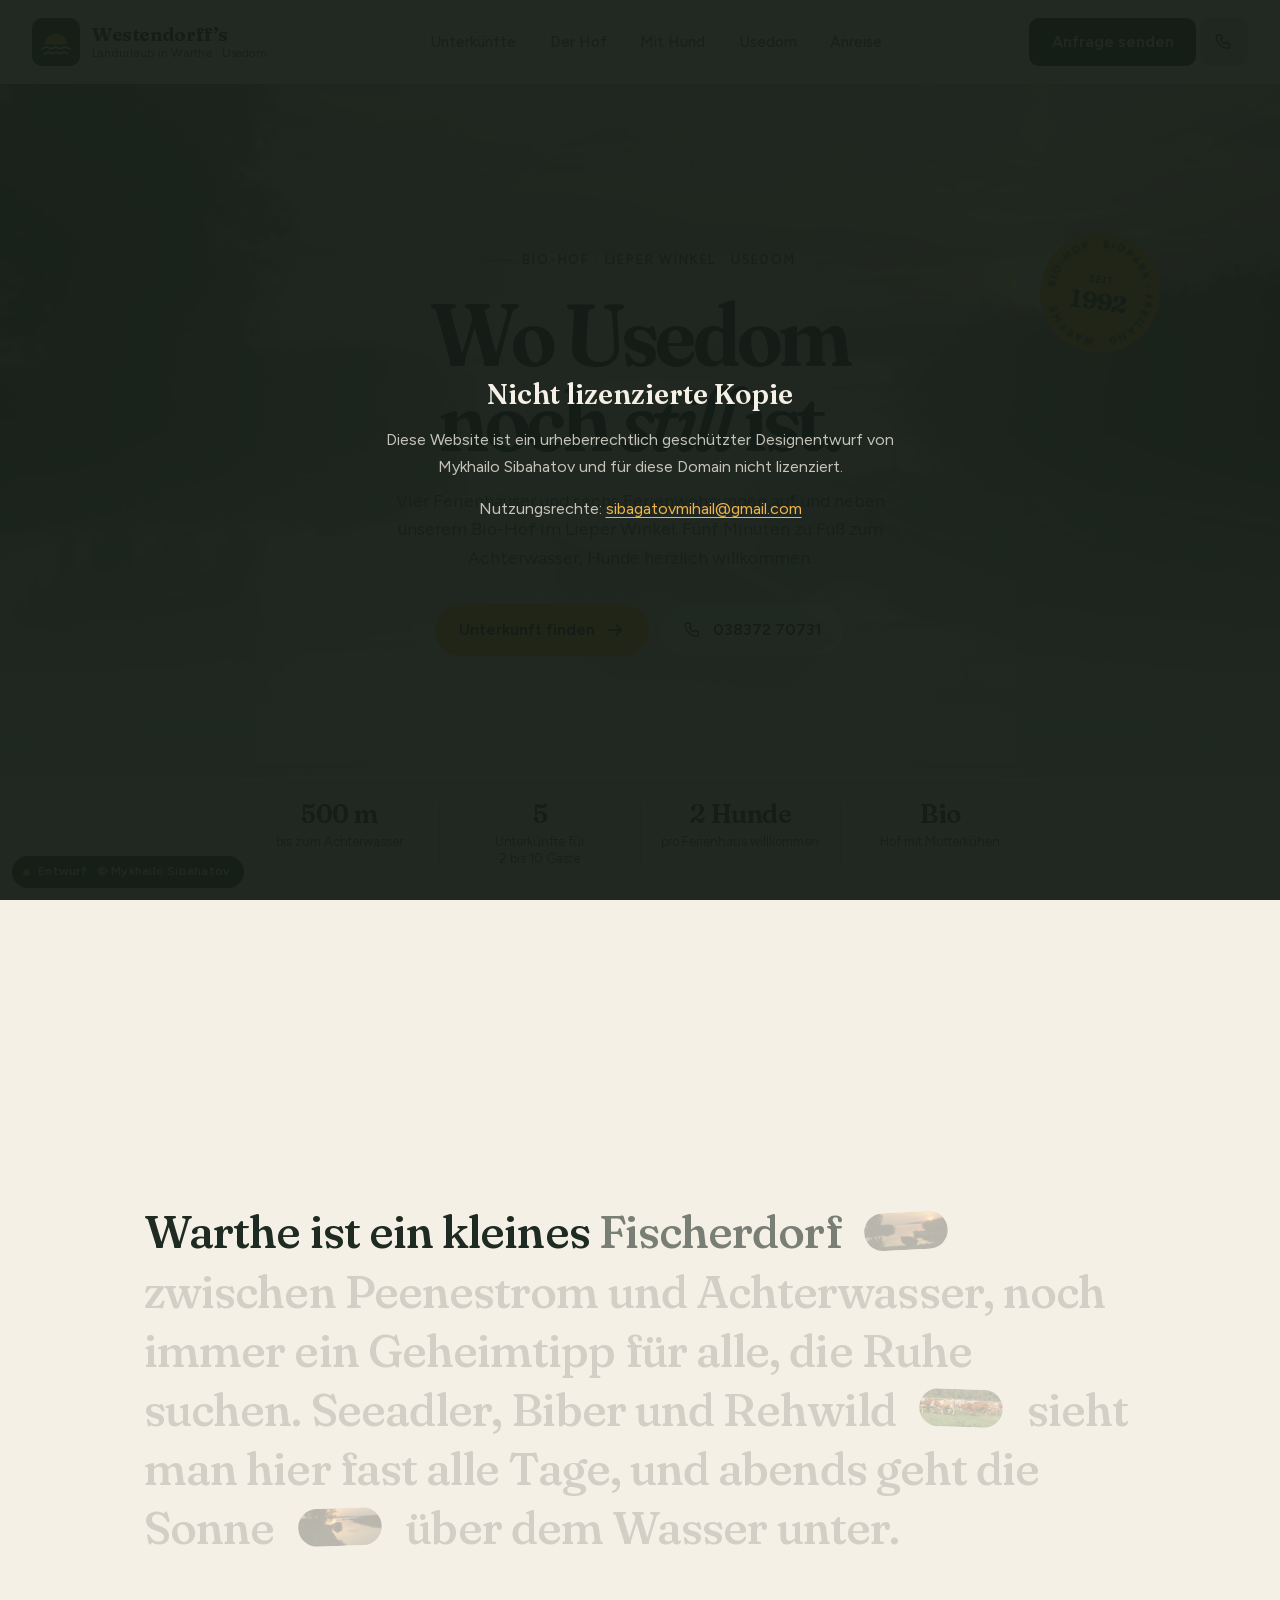
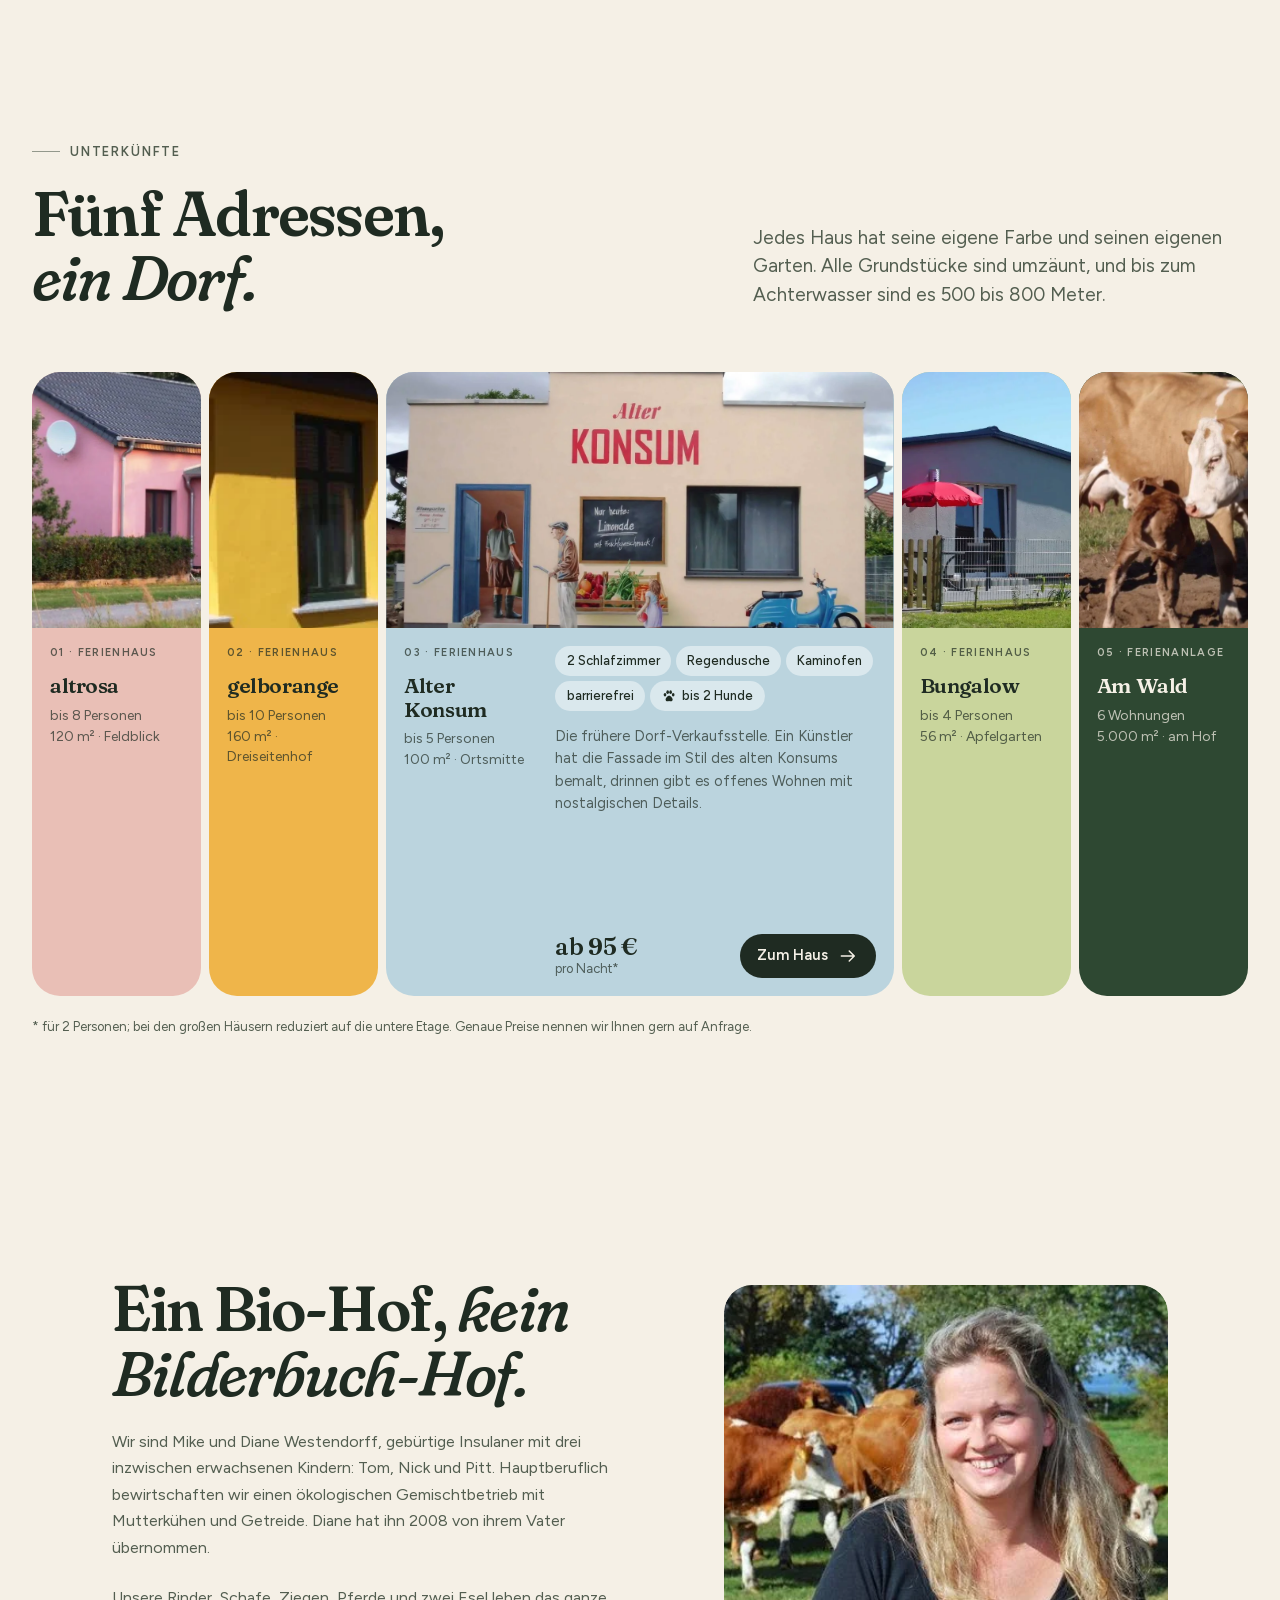
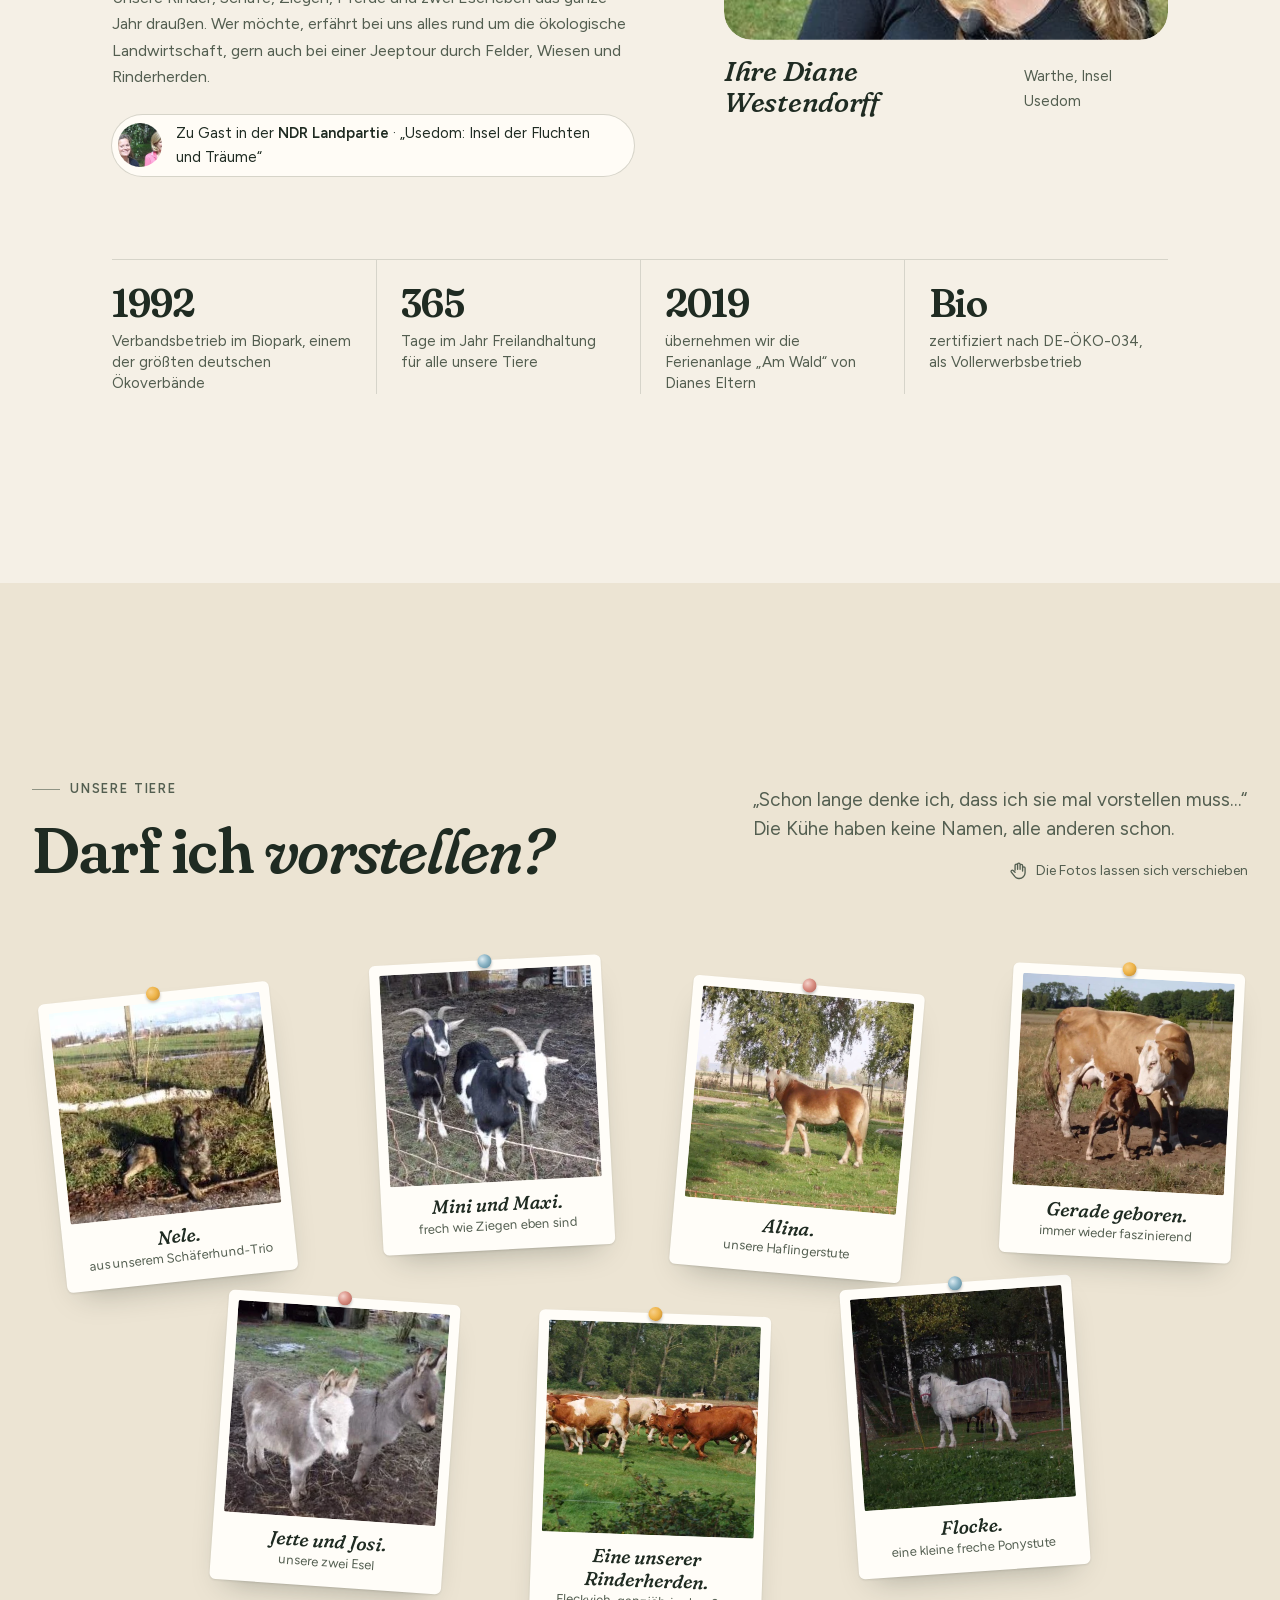
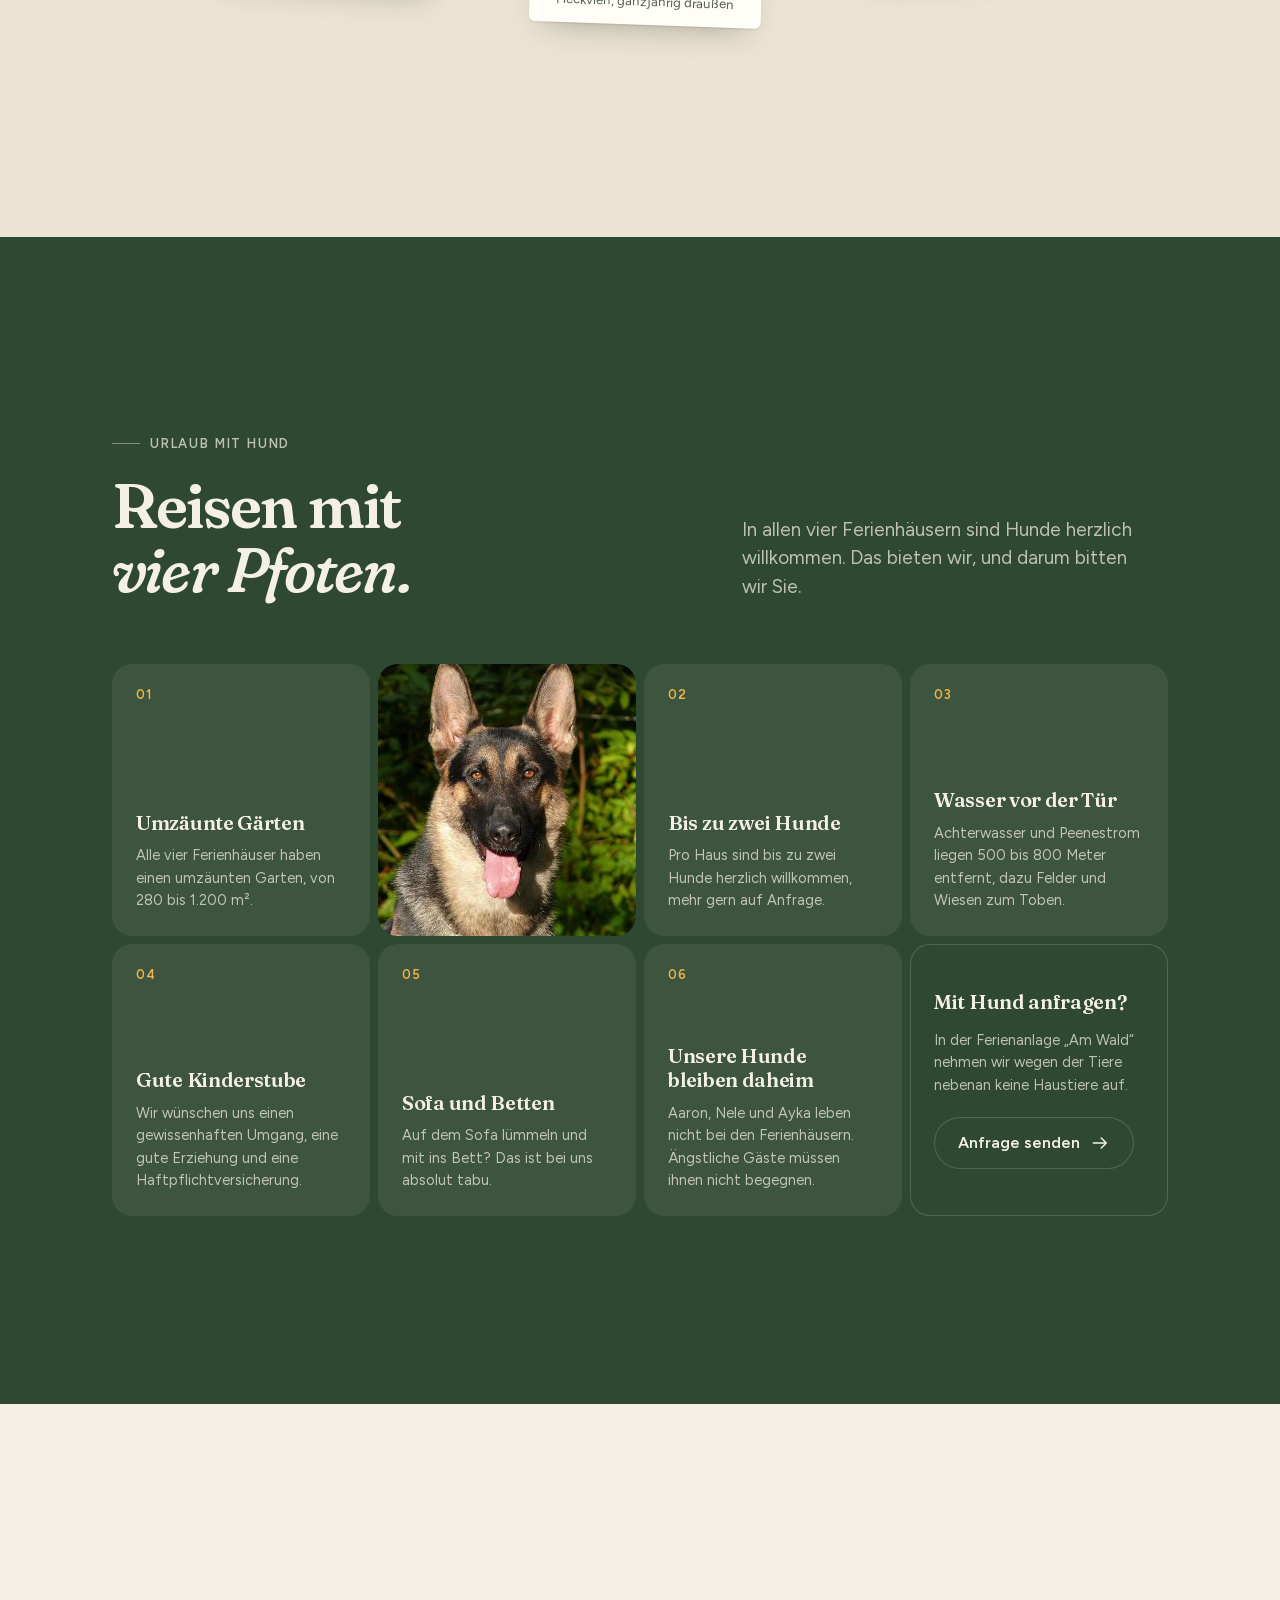
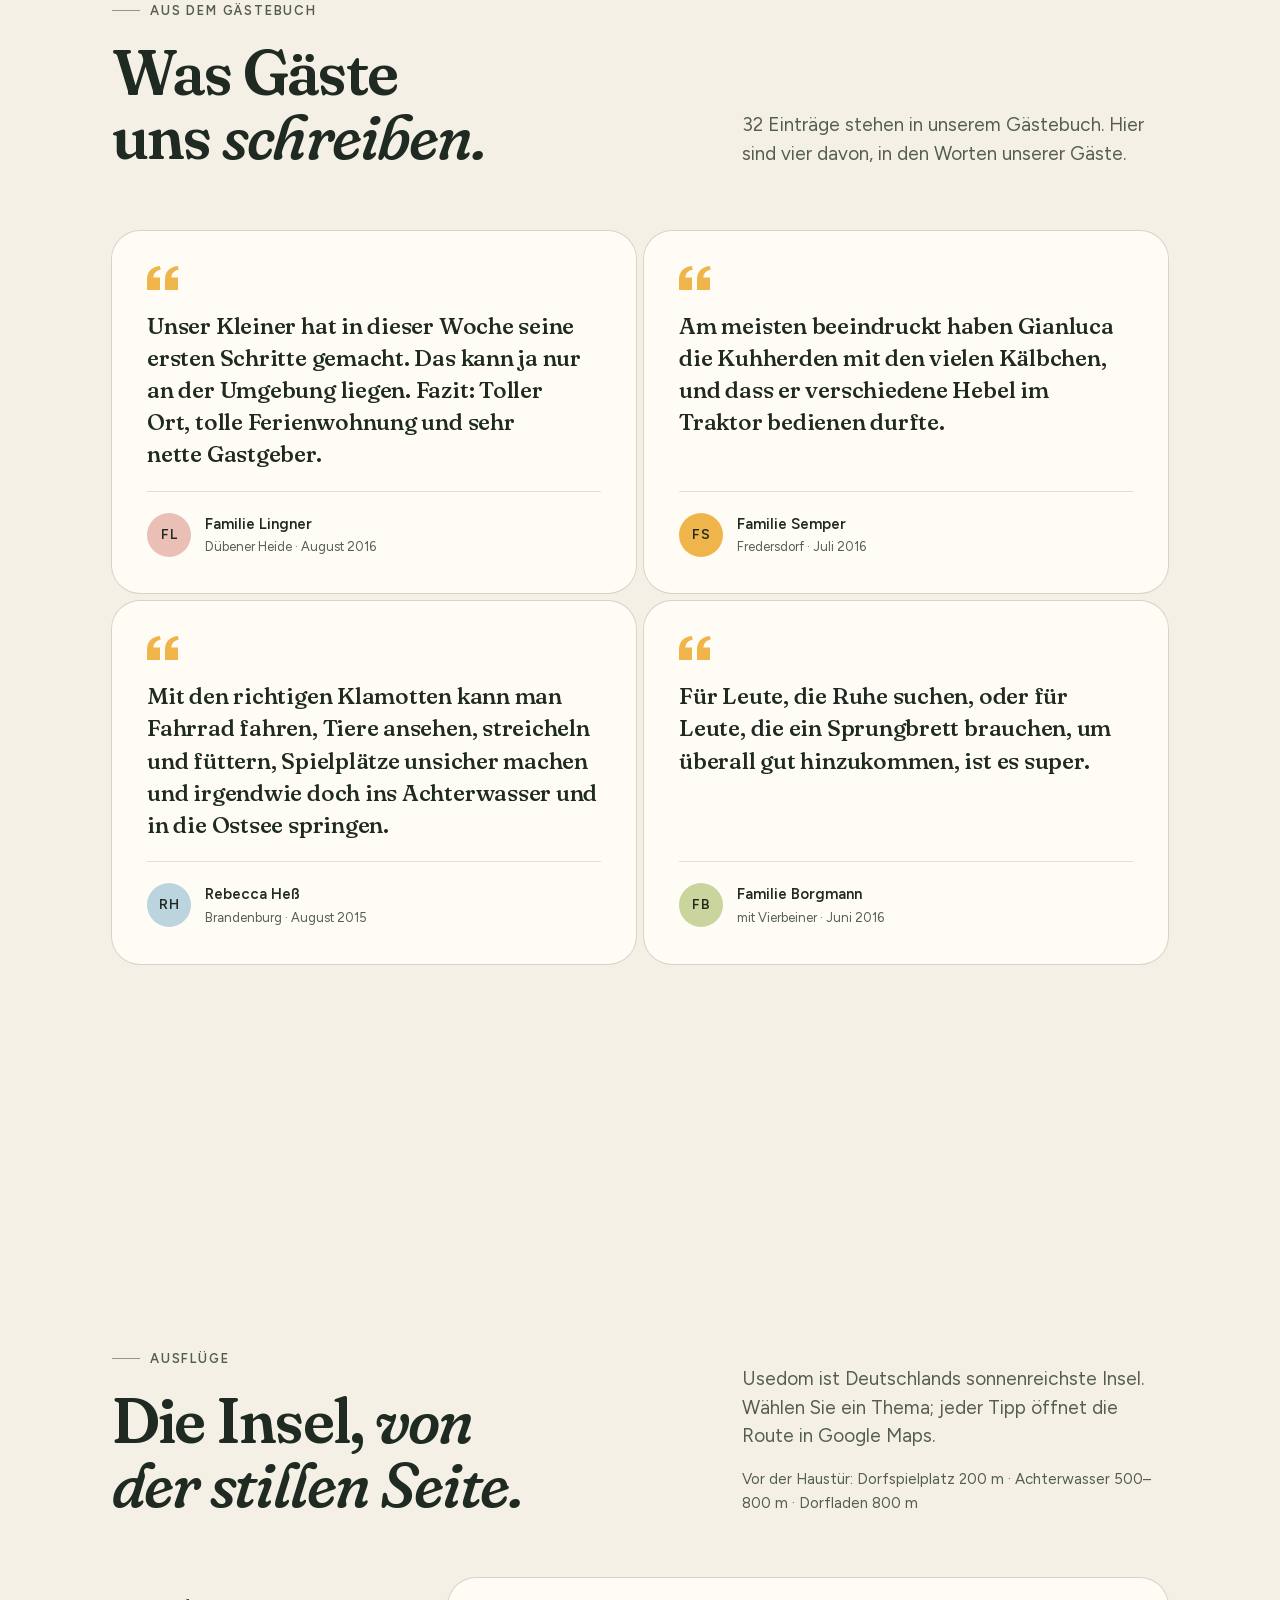
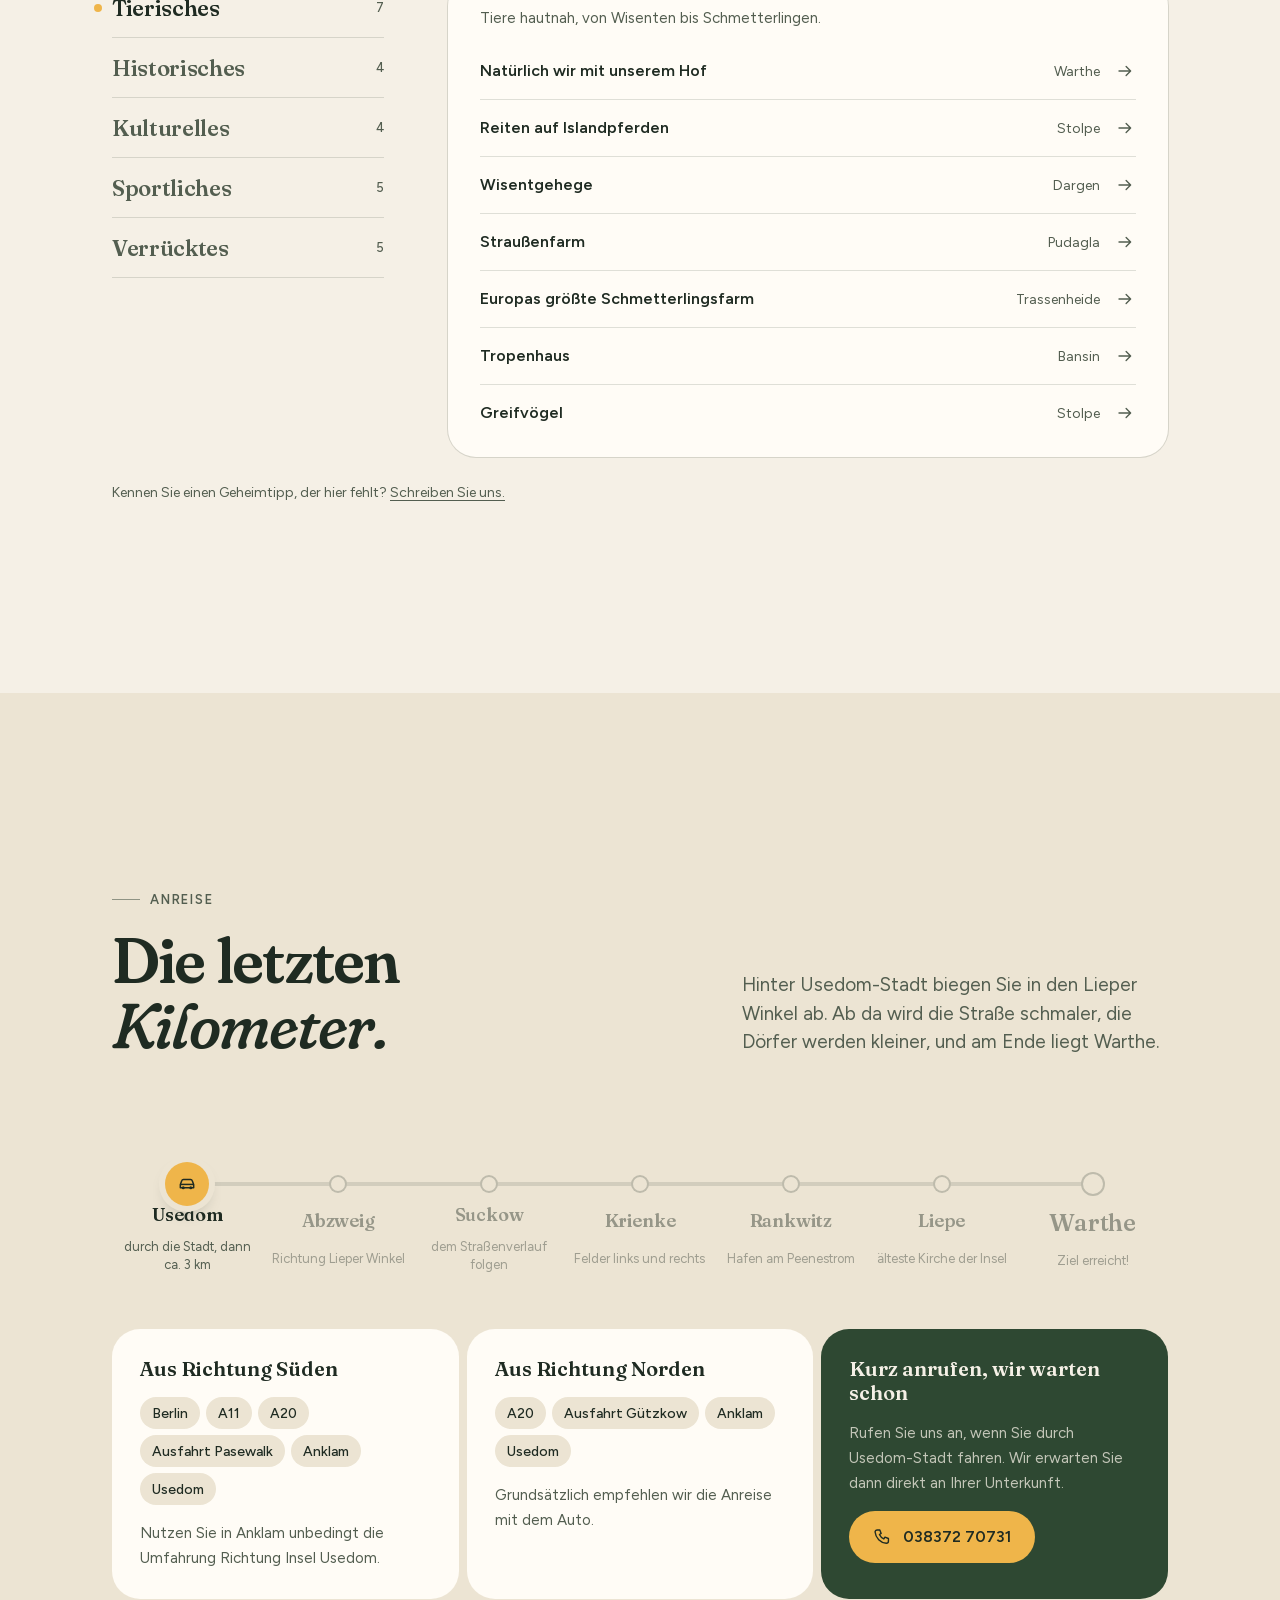
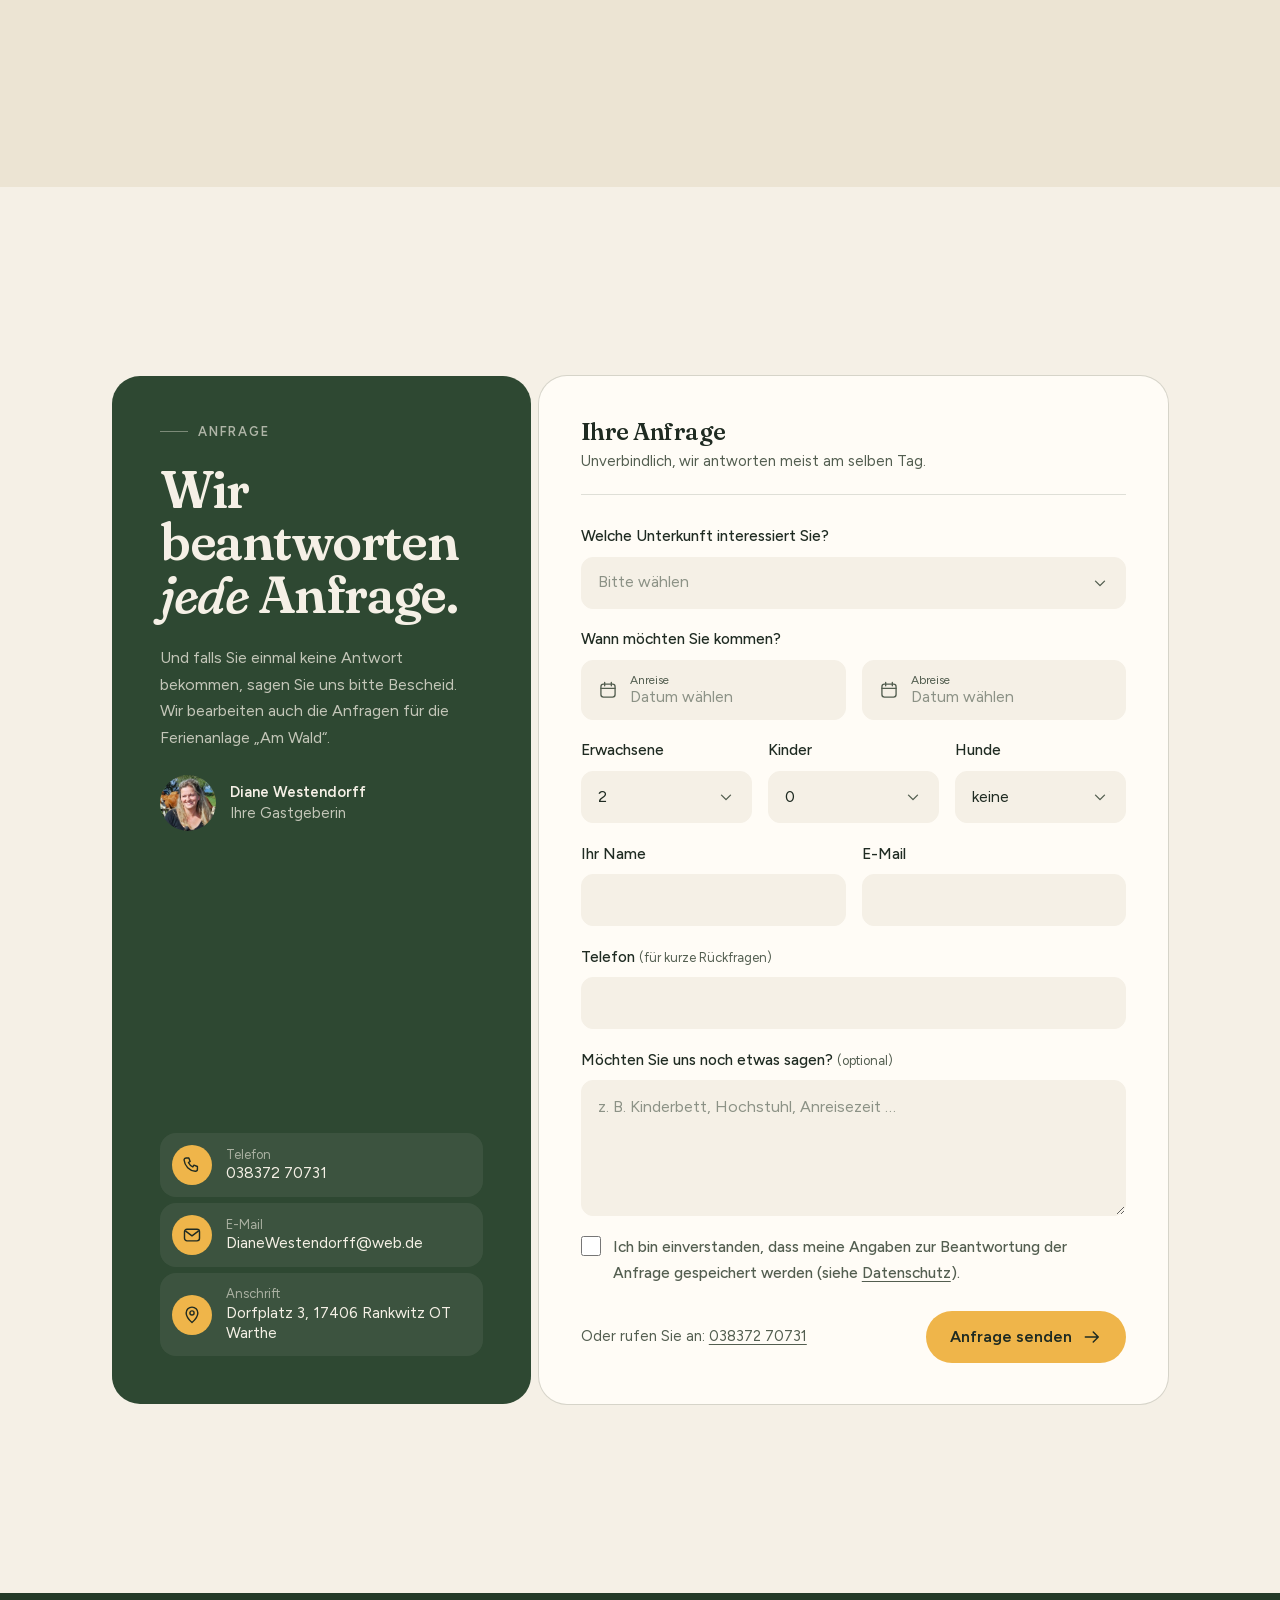
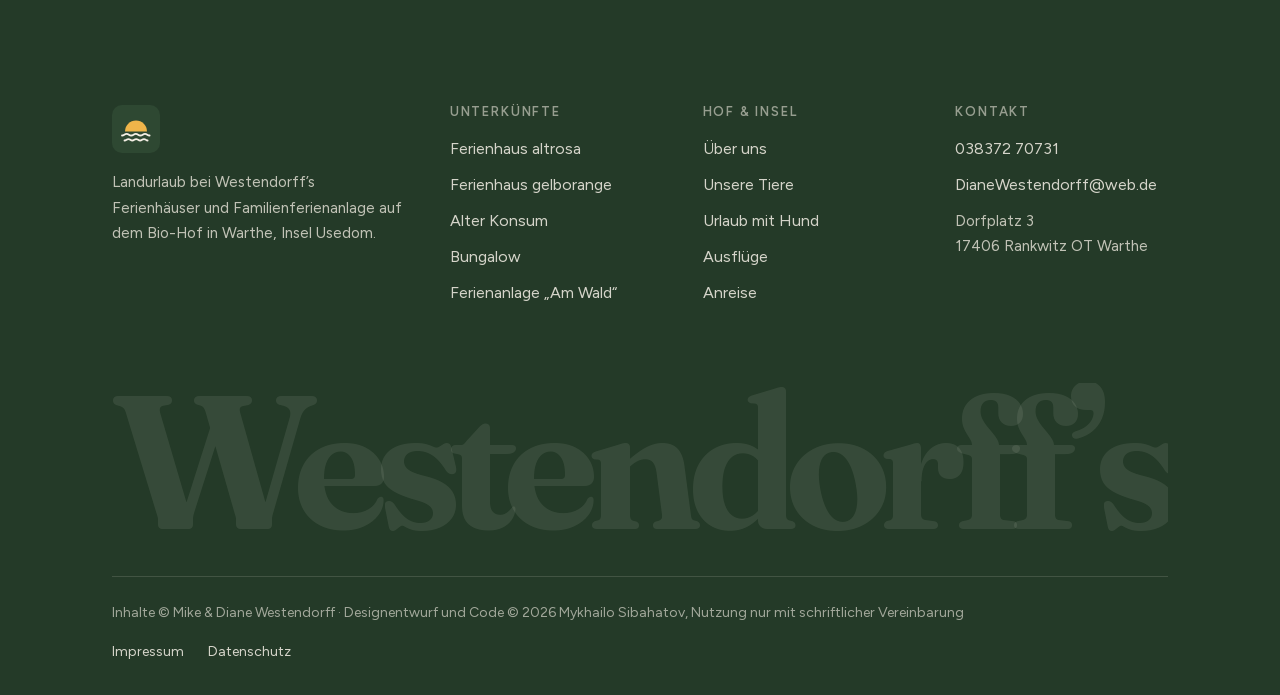
==== commit 18fc1ea9: "Protect the draft: licence, copyright notices, draft tag, domain lock - LICENSE (DE/EN): all rights " ====
--- a/index.html
+++ b/index.html
@@ -1,10 +1,18 @@
 <!DOCTYPE html>
+<!--
+  Designentwurf „Landurlaub bei Westendorff’s“
+  Gestaltung und Code © 2026 Mykhailo Sibahatov. Alle Rechte vorbehalten.
+  Nur zur Ansicht. Kopieren, Veröffentlichen oder Weiterverwenden ohne schriftliche
+  Vereinbarung ist nicht gestattet. Siehe LICENSE.
+-->
 <html lang="de">
 <head>
   <meta charset="utf-8">
   <meta name="viewport" content="width=device-width, initial-scale=1, viewport-fit=cover">
   <title>Landurlaub bei Westendorff’s · Ferienhäuser in Warthe, Insel Usedom</title>
   <meta name="description" content="Vier Ferienhäuser und die Familienferienanlage „Am Wald“ auf und neben unserem Bio-Hof in Warthe, Lieper Winkel – 500 m vom Achterwasser. Hunde herzlich willkommen.">
+  <meta name="author" content="Mykhailo Sibahatov">
+  <meta name="copyright" content="Gestaltung und Code © 2026 Mykhailo Sibahatov">
   <meta name="robots" content="noindex, nofollow">
   <meta name="theme-color" content="#F5F0E6">
   <link rel="icon" href="assets/img/mark.svg" type="image/svg+xml">
@@ -648,6 +656,8 @@
     </section>
   </main>
 
+  <p class="draft-tag" aria-label="Designentwurf von Mykhailo Sibahatov, nicht zur Veröffentlichung freigegeben"><span class="draft-tag__dot" aria-hidden="true"></span>Entwurf · © Mykhailo Sibahatov</p>
+
   <!-- ================= Footer ================= -->
   <footer class="footer">
     <div class="container">
@@ -687,7 +697,7 @@
       </div>
       <svg class="footer__word" viewBox="0 0 1000 160" aria-hidden="true"><text x="0" y="138" textLength="1000" lengthAdjust="spacingAndGlyphs">Westendorff’s</text></svg>
       <div class="footer__bottom">
-        <span>© 2026 Mike &amp; Diane Westendorff · Bio-zertifiziert DE-ÖKO-034</span>
+        <span>Inhalte © Mike &amp; Diane Westendorff · Designentwurf und Code © 2026 Mykhailo Sibahatov, Nutzung nur mit schriftlicher Vereinbarung</span>
         <nav aria-label="Rechtliches"><a href="#">Impressum</a><a href="#">Datenschutz</a></nav>
       </div>
     </div>
--- a/assets/css/styles.css
+++ b/assets/css/styles.css
@@ -1,4 +1,8 @@
 /* ==========================================================================
+   Designentwurf „Landurlaub bei Westendorff’s“
+   Gestaltung und Code © 2026 Mykhailo Sibahatov. Alle Rechte vorbehalten.
+   Nur zur Ansicht — keine Nutzung ohne schriftliche Vereinbarung (LICENSE).
+   --------------------------------------------------------------------------
    Landurlaub bei Westendorff's — Warthe / Usedom
    One stylesheet: fonts → tokens → base → components → sections → house page
    ========================================================================== */
@@ -302,23 +306,28 @@
 }
 .brand__sub { font-size: .75rem; color: var(--ink-2); letter-spacing: .02em; margin-top: .2rem; }
 
-.nav { margin-inline: auto; display: flex; align-items: center; }
+.nav { position: relative; margin-inline: auto; display: flex; align-items: center; }
+/* sliding hover highlight (Jesus Punkt): one gold block glides from link to
+   link; it appears in place on first entry and fades out on leave */
+.nav__glider {
+  position: absolute; top: 50%; left: 0; width: 0;
+  height: var(--ctl-h-in); margin-top: calc(var(--ctl-h-in) / -2);
+  border-radius: var(--bar-r-in);
+  background: var(--sun);
+  opacity: 0; pointer-events: none;
+  transition: left .3s var(--ease-soft), width .3s var(--ease-soft), opacity .2s var(--ease-soft);
+}
+.nav.has-glider .nav__glider { opacity: 1; }
 .nav__link {
-  position: relative; isolation: isolate;
+  position: relative; z-index: 1;
   display: inline-flex; align-items: center;
   height: var(--ctl-h-in); padding: 0 1.05rem;
   border-radius: var(--bar-r-in);
   font-size: .9688rem; font-weight: 500; text-decoration: none;
-}
-/* the backdrop grows out of the label — footprint reserved, only the backdrop scales */
-.nav__link::before {
-  content: ""; position: absolute; inset: 0; z-index: -1;
-  border-radius: inherit; background: var(--paper-2);
-  transform: scale(.72); opacity: 0;
-  transition: transform .42s var(--ease-jump), opacity .16s ease;
-}
-.nav__link:hover::before, .nav__link:focus-visible::before,
-.nav__link[aria-current="true"]::before { transform: scale(1); opacity: 1; }
+  color: #6F6A5E;
+  transition: color .15s var(--ease-soft);
+}
+.nav__link:hover, .nav__link:focus-visible { color: var(--ink); }
 
 .header__cta { --btn-h: var(--ctl-h-in); border-radius: var(--bar-r-in); padding: 0 1.4rem; flex: none; }
 .icon-btn {
@@ -946,15 +955,17 @@
   padding-top: 3.5rem;
   margin-block: 1rem 3.5rem;
 }
+/* the rail: a solid pale track, and the distance travelled filled in gold —
+   the same gold as the car, so marker and fill read as one object */
 .route__track {
-  position: absolute; left: calc(100% / 14); right: calc(100% / 14); top: calc(3.5rem + var(--node) / 2 - 1px);
-  height: 2px;
-  background-image: linear-gradient(to right, var(--ink-2) 55%, transparent 0);
-  background-size: 10px 2px; opacity: .45;
+  position: absolute; left: calc(100% / 14); right: calc(100% / 14); top: calc(3.5rem + var(--node) / 2 - 2px);
+  height: 4px; border-radius: 4px;
+  background: rgba(31, 43, 34, .12);
 }
 .route__done {
-  position: absolute; left: calc(100% / 14); top: calc(3.5rem + var(--node) / 2 - 1.5px);
-  height: 3px; width: var(--done, 0px); background: var(--ink); border-radius: 3px;
+  position: absolute; left: calc(100% / 14); top: calc(3.5rem + var(--node) / 2 - 2px);
+  height: 4px; width: var(--done, 0px); border-radius: 4px;
+  background: var(--sun);
 }
 .route__marker {
   position: absolute; z-index: 2;
@@ -970,13 +981,18 @@
 .route__list { display: contents; }
 .stop { position: relative; display: grid; justify-items: center; text-align: center; gap: .75rem; }
 .stop__node {
+  position: relative; z-index: 1;
   width: var(--node); height: var(--node); border-radius: 50%;
-  background: var(--paper-2); box-shadow: inset 0 0 0 2px var(--ink-2);
+  background: var(--paper-2); box-shadow: inset 0 0 0 2px rgba(31, 43, 34, .22);
   transition: background-color .3s ease, box-shadow .3s ease;
 }
-.stop.is-reached .stop__node { background: var(--ink); box-shadow: inset 0 0 0 2px var(--ink); }
-.stop__name { font: 600 1.125rem/1.15 var(--font-display); letter-spacing: -.01em; }
-.stop__note { font-size: .8125rem; color: var(--ink-2); line-height: 1.35; max-width: 9rem; }
+.stop.is-reached .stop__node { background: var(--sun); box-shadow: inset 0 0 0 2px var(--ink); }
+/* villages still ahead are quiet; passed ones take full ink */
+.stop__name, .stop__note { transition: color .3s ease; }
+.stop__name { font: 600 1.125rem/1.15 var(--font-display); letter-spacing: -.01em; color: rgba(31, 43, 34, .42); }
+.stop__note { font-size: .8125rem; color: rgba(31, 43, 34, .38); line-height: 1.35; max-width: 9rem; }
+.stop.is-reached .stop__name { color: var(--ink); }
+.stop.is-reached .stop__note { color: var(--ink-2); }
 .stop--goal .stop__name { font-size: 1.5rem; }
 .stop--goal .stop__node { width: 1.5rem; height: 1.5rem; margin-top: -.1875rem; margin-bottom: -.1875rem; }
 .stop--goal.is-reached .stop__node { background: var(--sun); box-shadow: inset 0 0 0 2px var(--ink), 0 0 0 .375rem rgba(239, 181, 74, .35); }
@@ -1002,16 +1018,14 @@
 @media (max-width: 48rem) {
   .route {
     --track-axis: y;
-    grid-template-columns: 1fr; padding-top: 0; row-gap: 2.25rem;
-    padding-left: 3.75rem; margin-block: 0 3rem;
+    grid-template-columns: 1fr; padding-top: 0; row-gap: 3.25rem;
+    padding-left: 3.75rem; margin-block: .5rem 3rem;
   }
-  .route__track {
-    left: calc(1.375rem - 1px); right: auto; top: .6rem; bottom: .6rem; width: 2px; height: auto;
-    background-image: linear-gradient(to bottom, var(--ink-2) 55%, transparent 0);
-    background-size: 2px 10px;
-  }
-  .route__done { left: calc(1.375rem - 1.5px); top: .6rem; width: 3px; height: var(--done, 0px); }
-  .route__marker { left: 1.375rem; top: .6rem; }
+  .route__track { left: calc(1.375rem - 2px); right: auto; top: .66rem; bottom: .66rem; width: 4px; height: auto; }
+  .route__done { left: calc(1.375rem - 2px); top: .66rem; width: 4px; height: var(--done, 0px); }
+  .stop__name { font-size: 1.1875rem; }
+  .stop--goal .stop__name { font-size: 1.5rem; }
+  .route__marker { left: 1.375rem; top: .66rem; }
   .stop { justify-items: start; text-align: left; grid-template-columns: auto 1fr; column-gap: 1rem; gap: .2rem 1rem; }
   .stop__node { position: absolute; left: calc(-3.75rem + 1.375rem - var(--node) / 2); top: .1rem; }
   .stop--goal .stop__node { left: calc(-3.75rem + 1.375rem - .75rem); }
@@ -1501,6 +1515,30 @@
 /* grid children never blow a column open with their min-content width */
 .island > *, .dog > *, .farm > *, .contact > *, .voices > *, .p-main > *, .tour > *, .hero__container > * { min-width: 0; }
 
+/* ---------- Draft tag + licence notice ---------- */
+.draft-tag {
+  position: fixed; left: .75rem; bottom: calc(.75rem + env(safe-area-inset-bottom, 0px)); z-index: 80;
+  display: inline-flex; align-items: center; gap: .5rem;
+  height: 2rem; padding: 0 .85rem 0 .7rem; border-radius: 999px;
+  background: rgba(31, 43, 34, .88); color: var(--paper);
+  font-size: .75rem; font-weight: 600; letter-spacing: .02em;
+  -webkit-backdrop-filter: blur(6px); backdrop-filter: blur(6px);
+  pointer-events: none; user-select: none;
+  transition: bottom .5s var(--ease-jump);
+}
+.draft-tag__dot { width: .4375rem; height: .4375rem; border-radius: 50%; background: var(--sun); }
+body:has(.buybar.is-shown) .draft-tag { bottom: calc(var(--ctl-h) + 1.5rem + env(safe-area-inset-bottom, 0px)); }
+.licence-lock {
+  position: fixed; inset: 0; z-index: 1000;
+  display: grid; place-items: center; padding: 1.5rem;
+  background: rgba(20, 28, 22, .94); color: var(--paper);
+  text-align: center;
+}
+.licence-lock div { max-width: 32rem; display: grid; gap: 1rem; }
+.licence-lock b { font: 600 1.75rem/1.2 var(--font-display); }
+.licence-lock p { color: rgba(245, 240, 230, .78); font-size: 1rem; }
+.licence-lock a { color: var(--sun); }
+
 /* ---------- Reduced motion ---------- */
 @media (prefers-reduced-motion: reduce) {
   html { scroll-behavior: auto; }
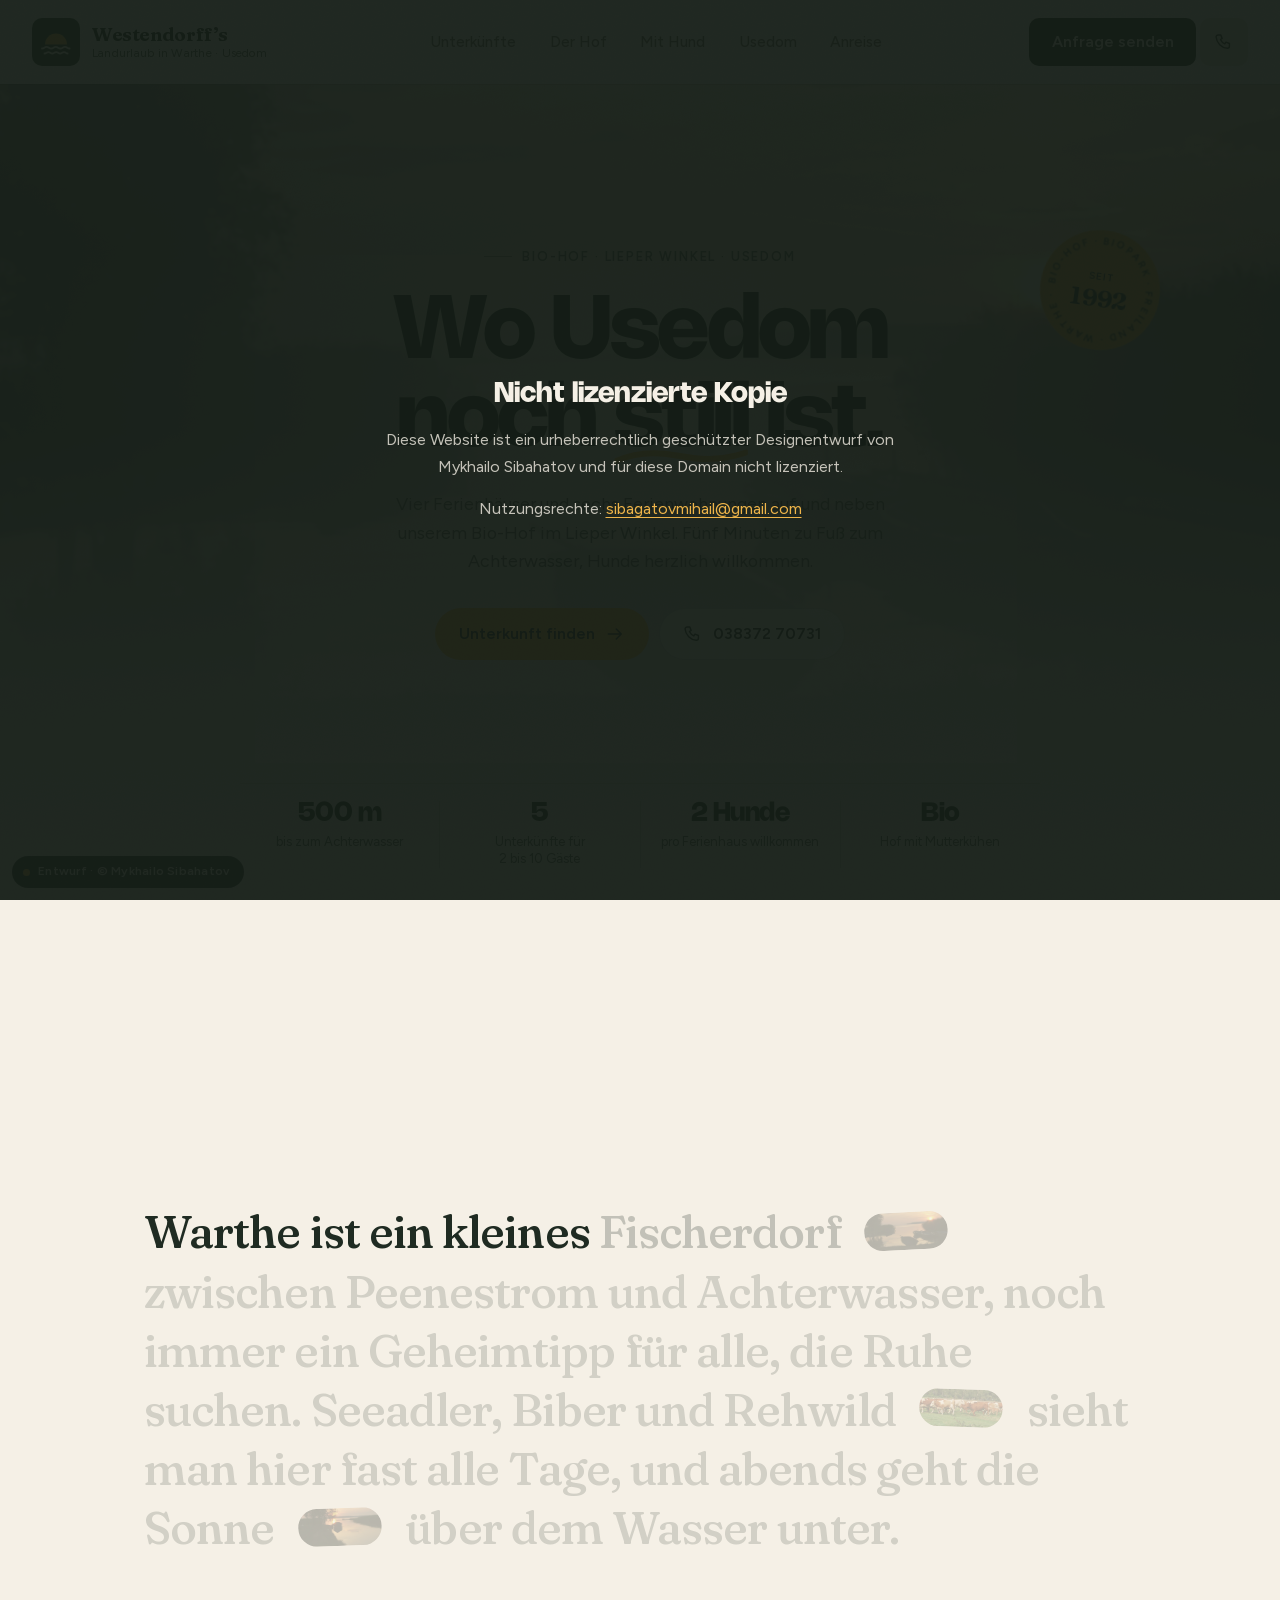
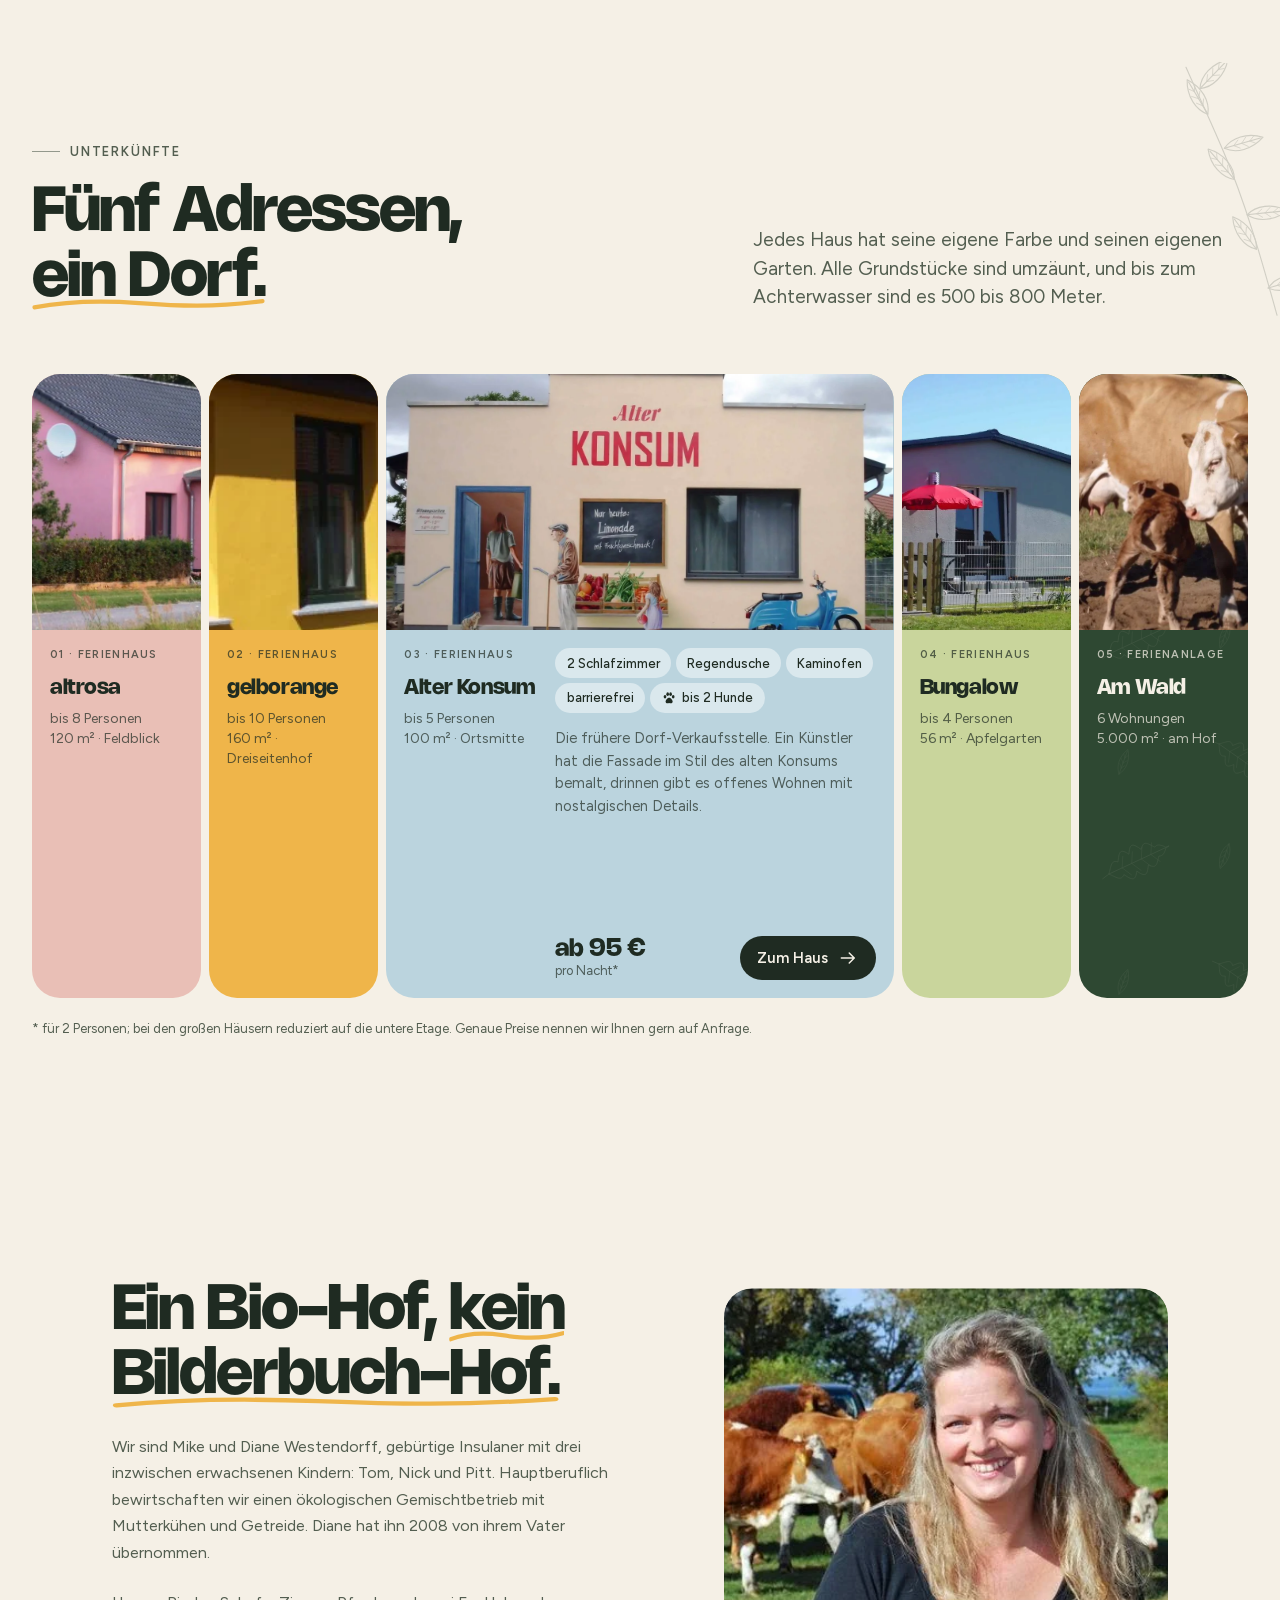
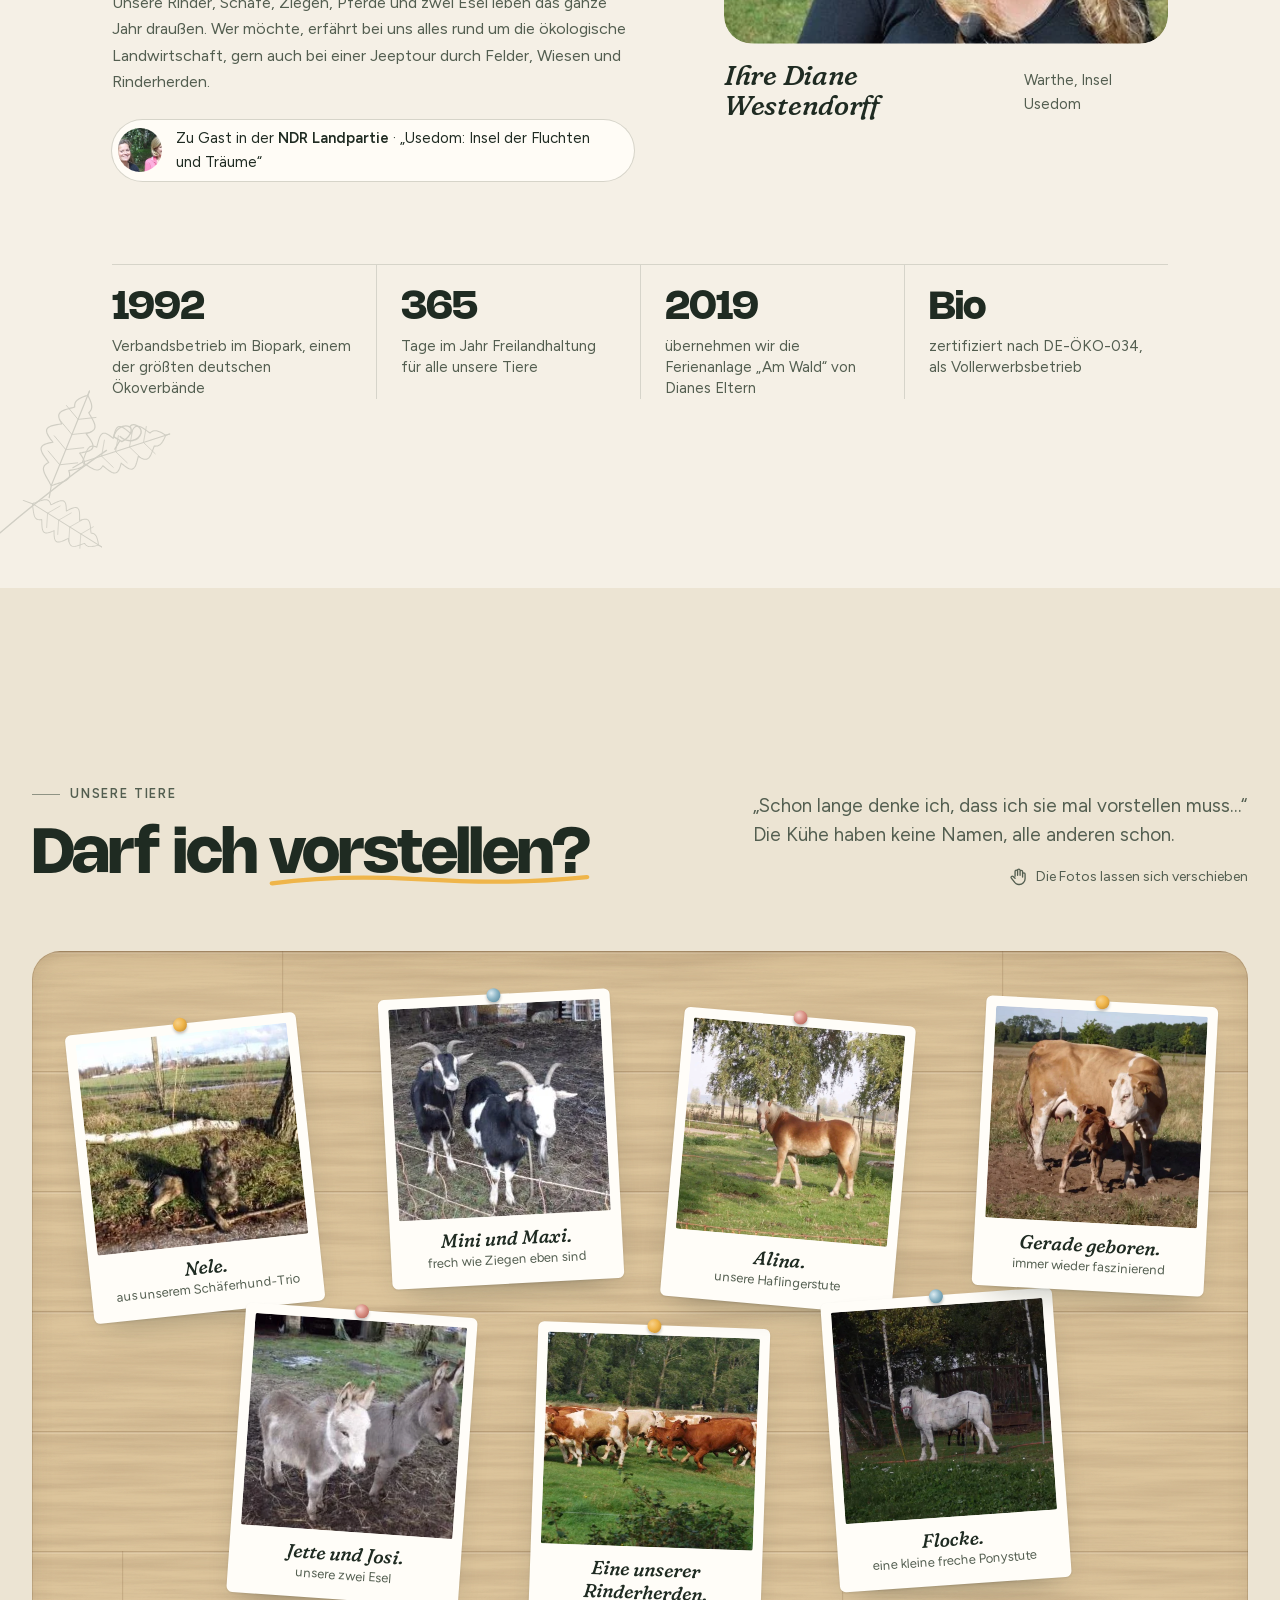
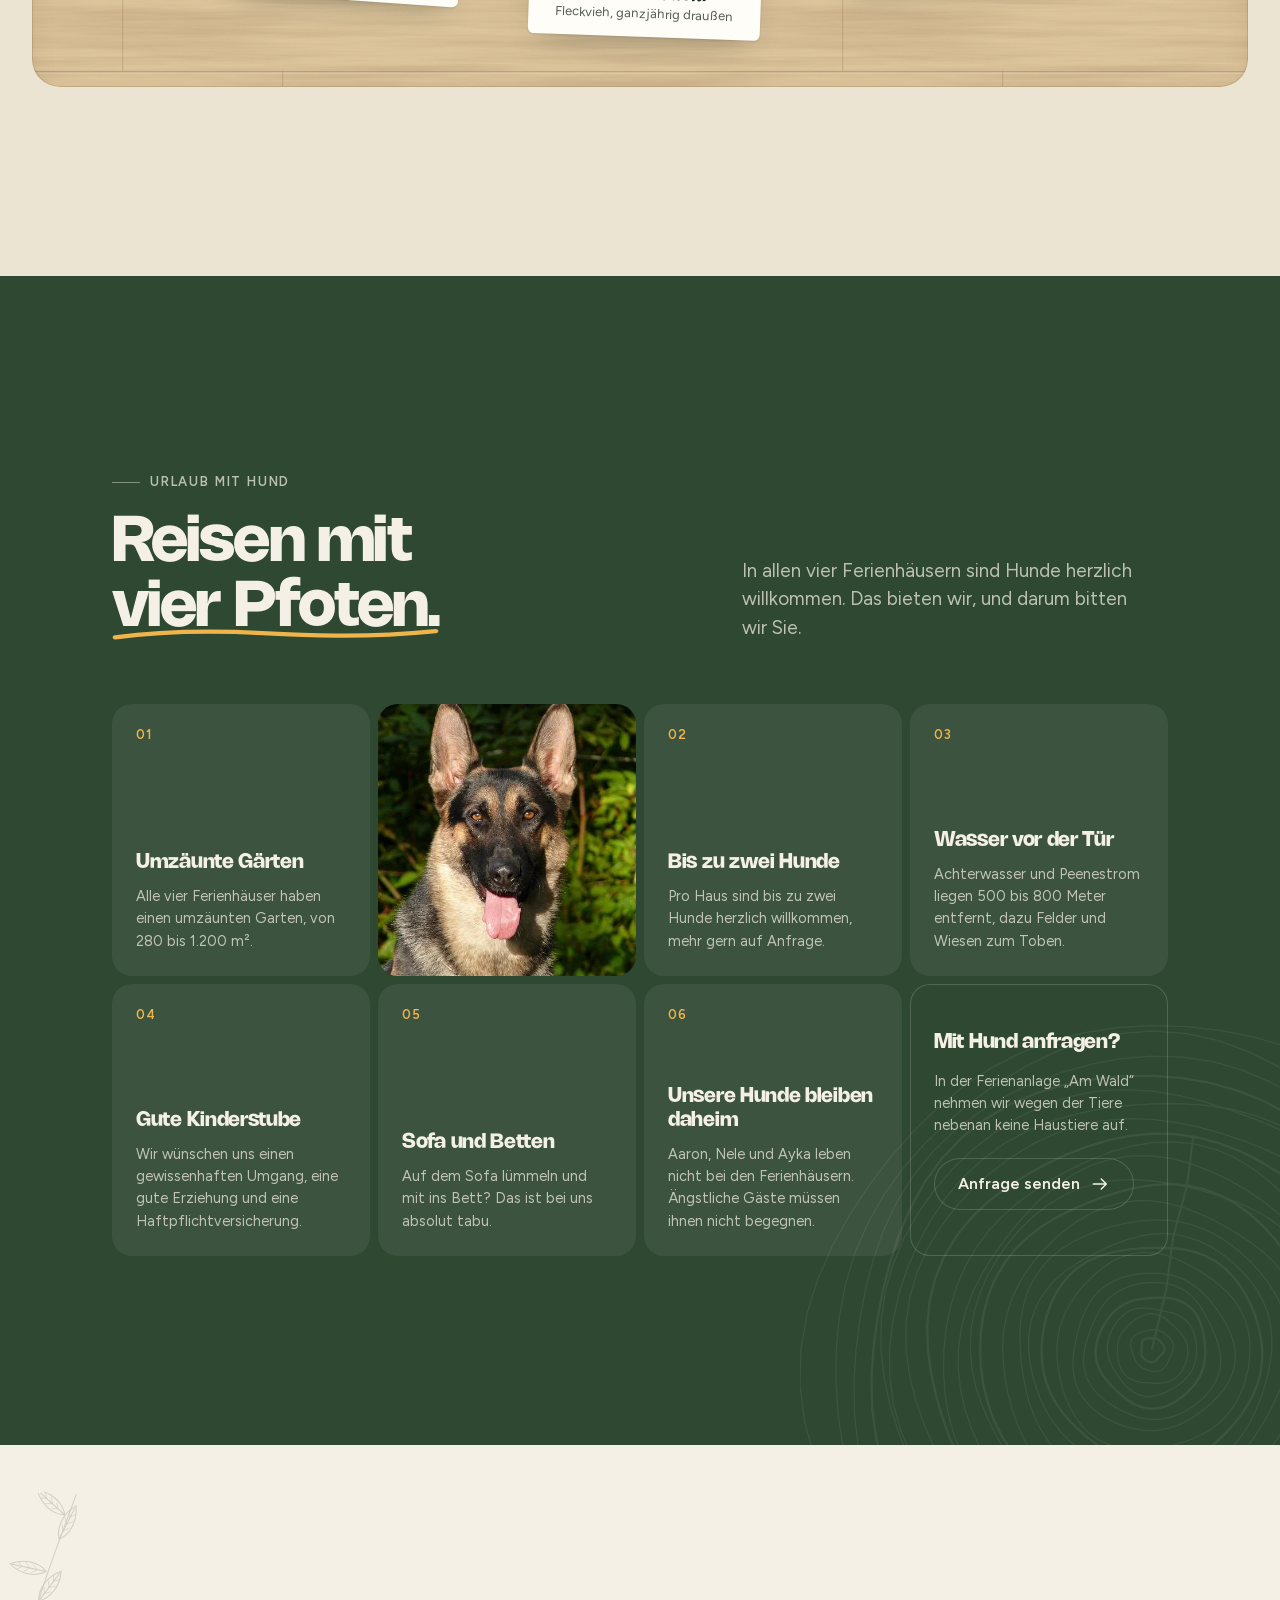
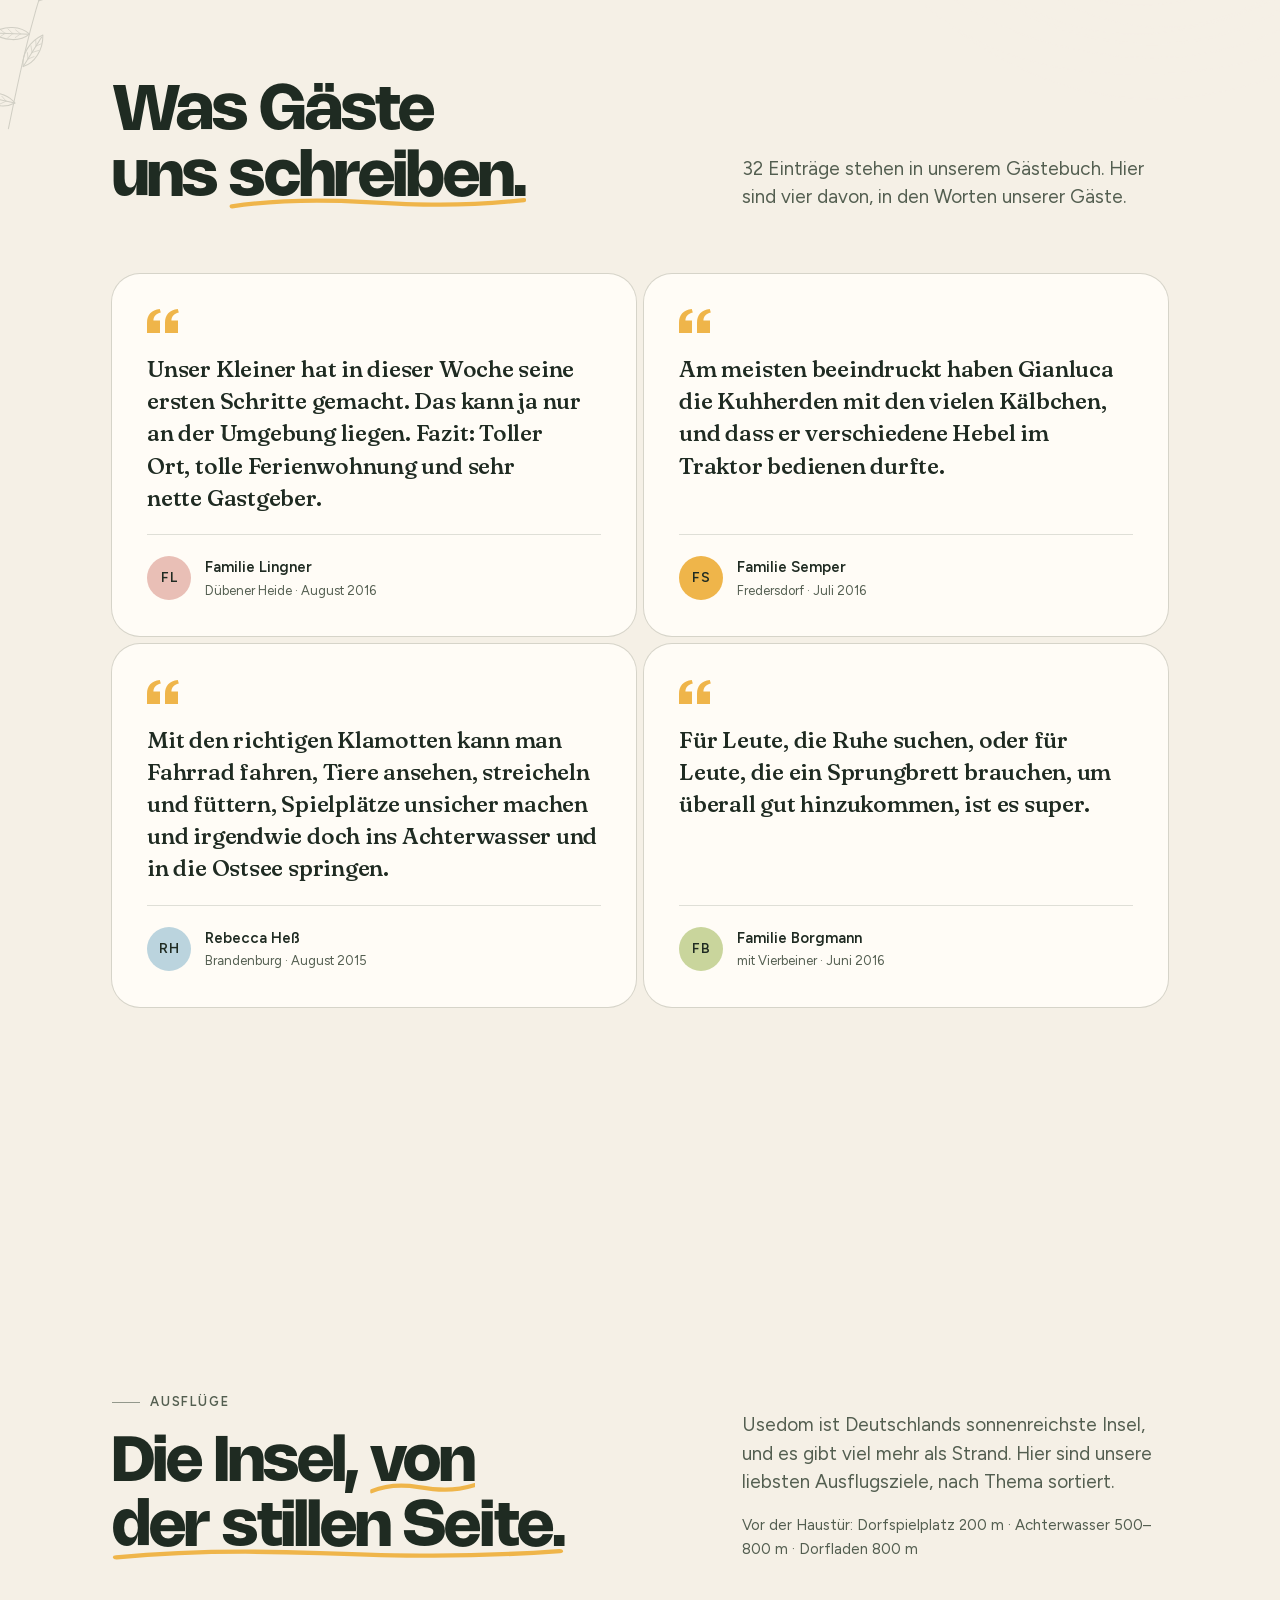
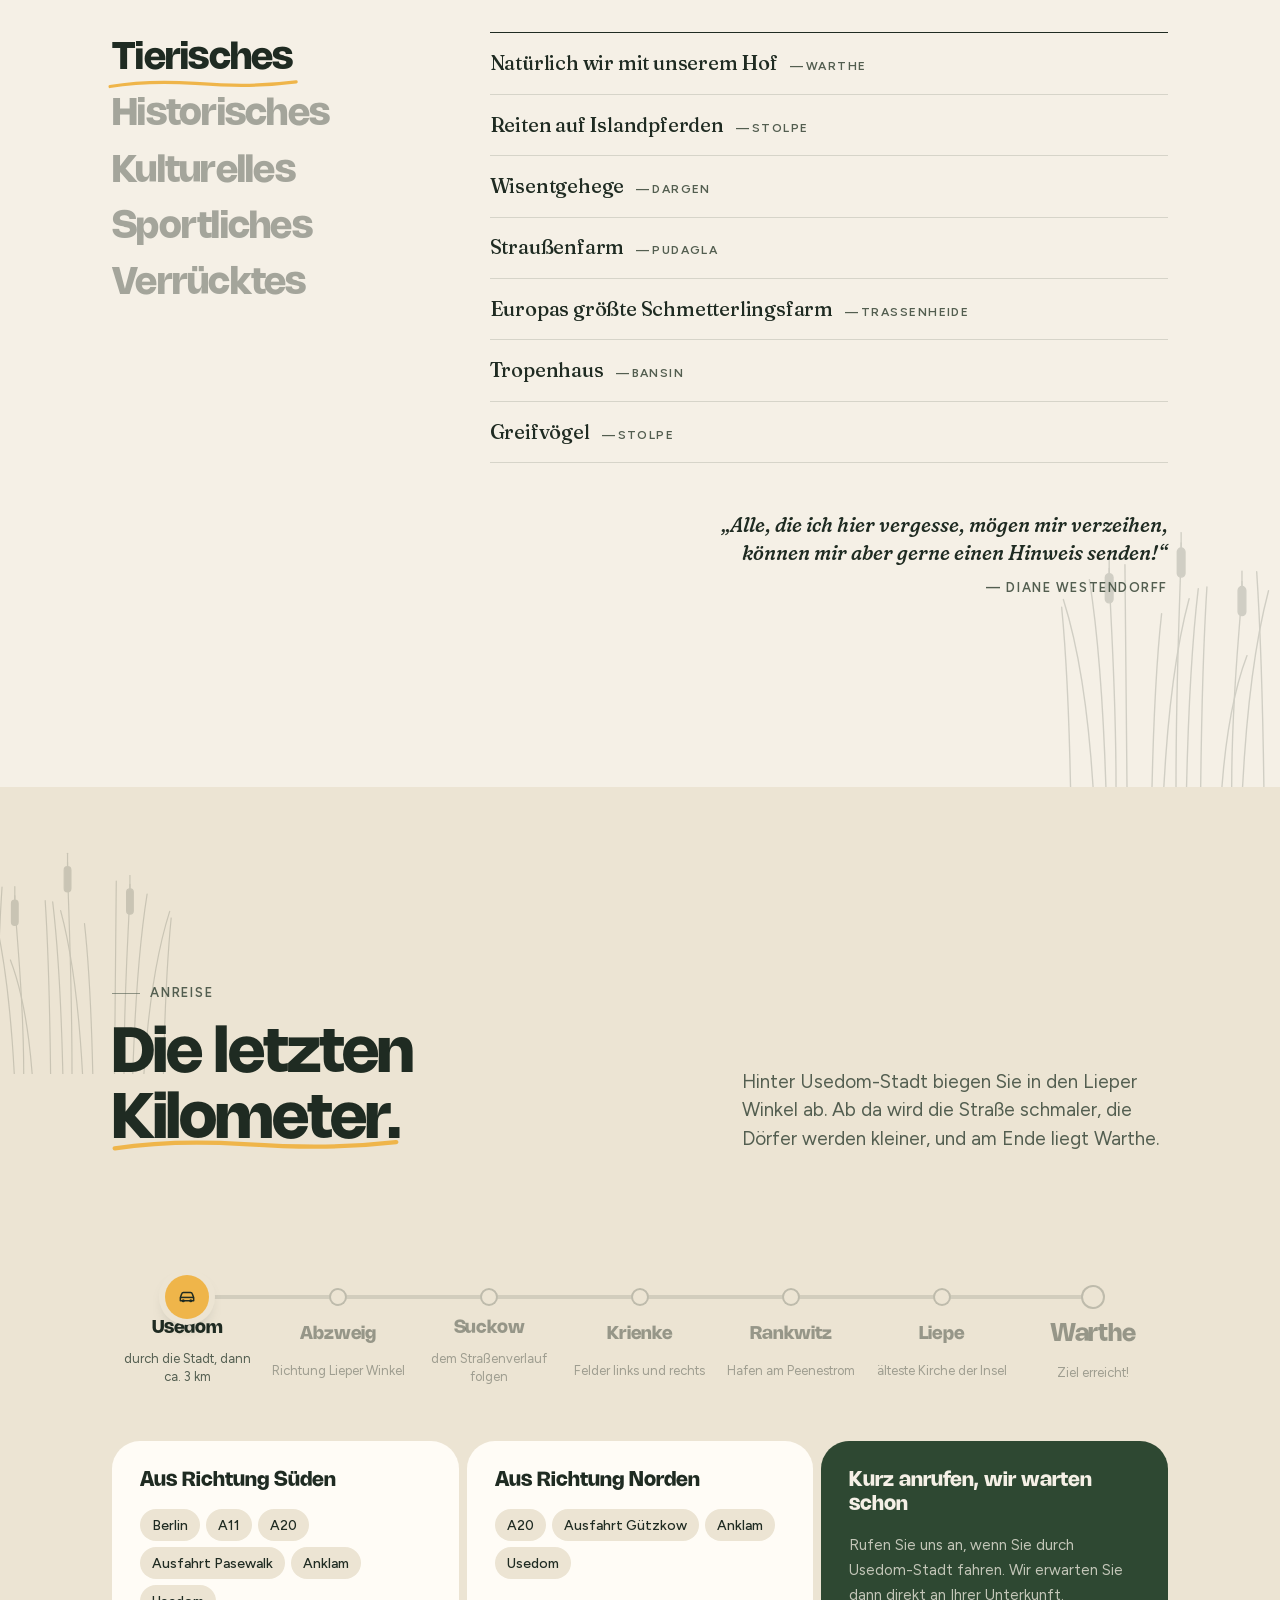
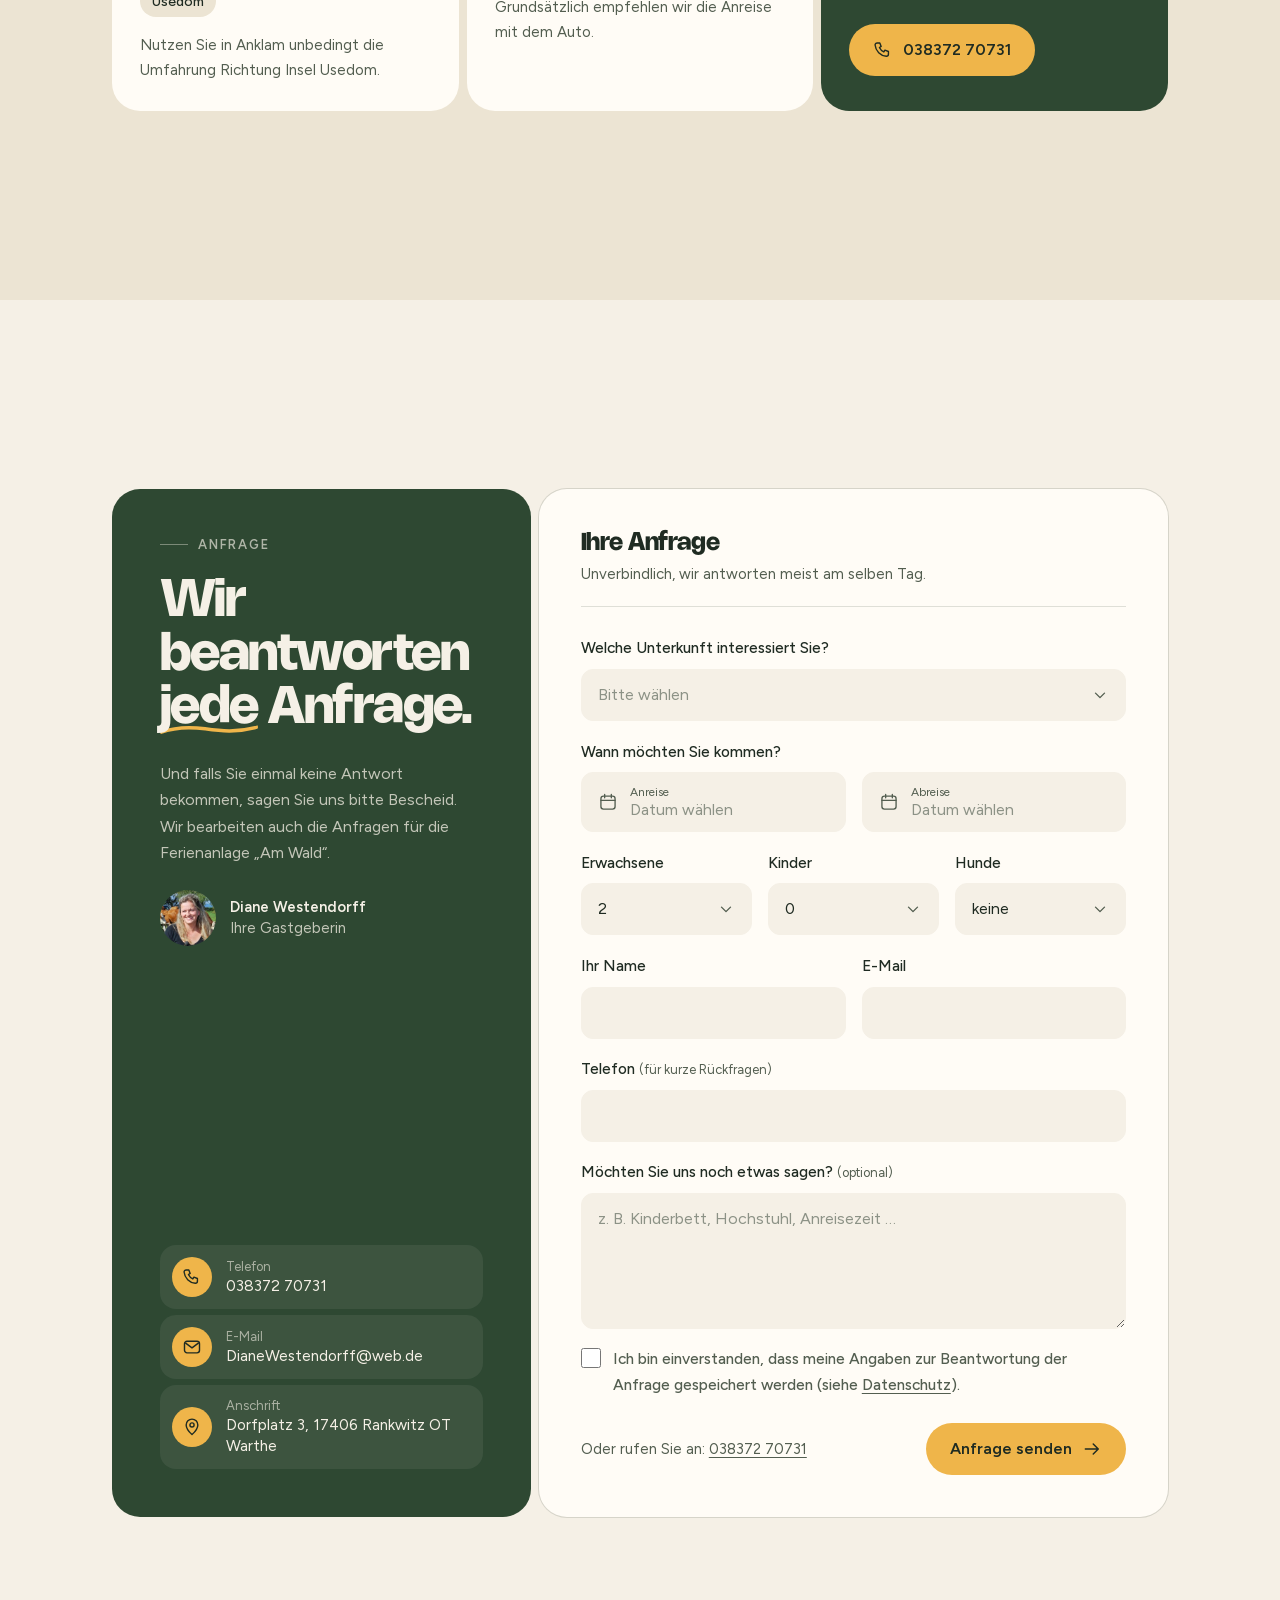
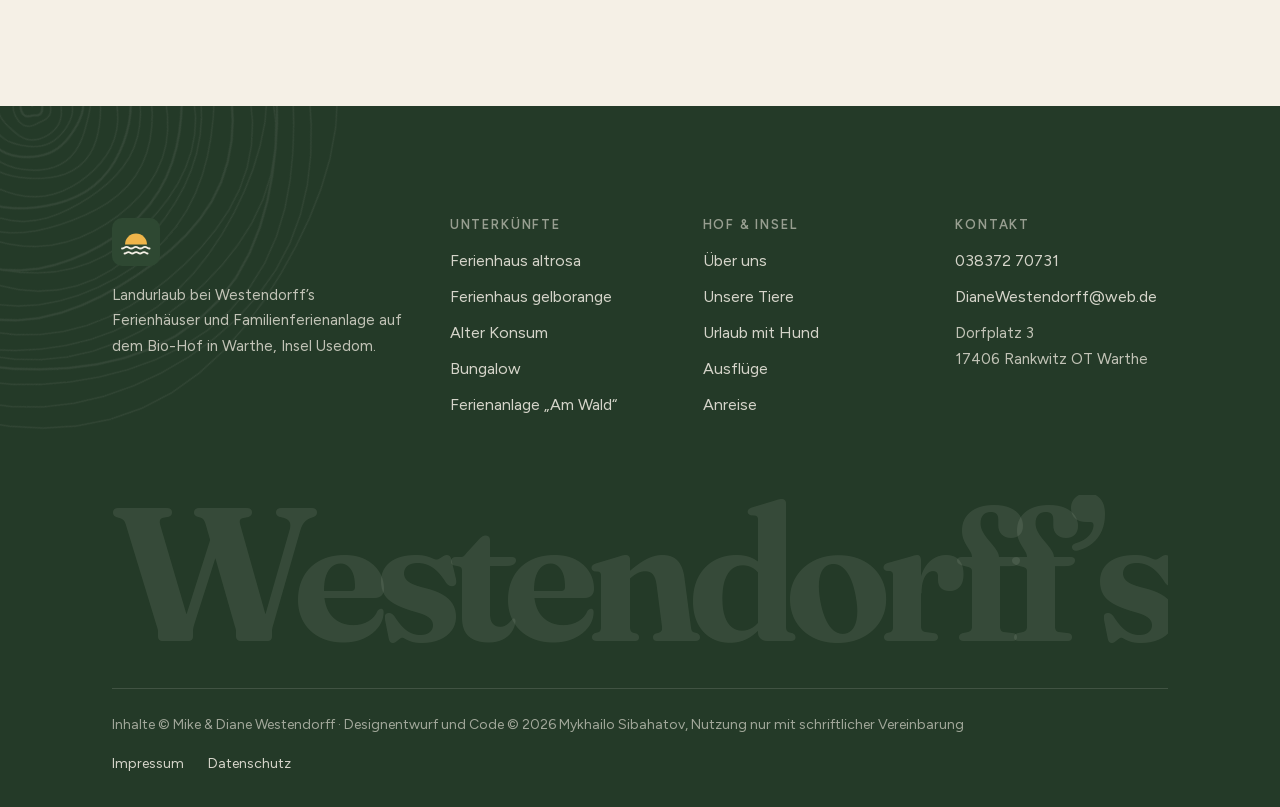
==== commit f88e6e94: "Nohemi titles with hand-drawn gold emphasis, natural textures and line-drawn decor - Titles and big " ====
--- a/index.html
+++ b/index.html
@@ -16,6 +16,7 @@
   <meta name="robots" content="noindex, nofollow">
   <meta name="theme-color" content="#F5F0E6">
   <link rel="icon" href="assets/img/mark.svg" type="image/svg+xml">
+  <link rel="preload" href="assets/fonts/Nohemi-Bold.otf" as="font" type="font/otf" crossorigin>
   <link rel="preload" href="assets/fonts/fraunces-latin.woff2" as="font" type="font/woff2" crossorigin>
   <link rel="preload" href="assets/fonts/figtree-latin.woff2" as="font" type="font/woff2" crossorigin>
   <link rel="preload" href="assets/img/achterwasser-boote.webp" as="image" fetchpriority="high">
@@ -156,12 +157,12 @@
         <div class="container">
           <p class="statement" data-scrub>
             Warthe ist ein kleines Fischerdorf
-            <span class="inline-pic" style="--rot:-3deg"><img src="assets/img/achterwasser-boote.webp" alt="" loading="lazy"></span>
+            <span class="inline-pic" style="--rot:-3deg"><img width="800" height="600" src="assets/img/achterwasser-boote.webp" alt="" loading="lazy"></span>
             zwischen Peenestrom und Achterwasser, noch immer ein Geheimtipp für alle, die Ruhe suchen.
             Seeadler, Biber und Rehwild
-            <span class="inline-pic" style="--rot:2deg"><img src="assets/img/rinderherde.webp" alt="" loading="lazy"></span>
+            <span class="inline-pic" style="--rot:2deg"><img width="1024" height="685" src="assets/img/rinderherde.webp" alt="" loading="lazy"></span>
             sieht man hier fast alle Tage, und abends geht die Sonne
-            <span class="inline-pic" style="--rot:-2deg"><img src="assets/img/hero-achterwasser-abend.webp" alt="" loading="lazy"></span>
+            <span class="inline-pic" style="--rot:-2deg"><img width="800" height="600" src="assets/img/hero-achterwasser-abend.webp" alt="" loading="lazy"></span>
             über dem Wasser unter.
           </p>
         </div>
@@ -169,7 +170,8 @@
     </section>
 
     <!-- ================= Unterkünfte ================= -->
-    <section class="section" id="unterkuenfte" aria-labelledby="unterkuenfte-title" style="padding-top:calc(var(--section-y) * .5)">
+    <section class="section has-deco" id="unterkuenfte" aria-labelledby="unterkuenfte-title" style="padding-top:calc(var(--section-y) * .5)">
+      <span class="deco deco--sprig deco--hide-sm" aria-hidden="true" style="--w:13rem;right:-2.5rem;top:1.5rem;--r:14deg;--flip:-1"></span>
       <div class="container container--wide">
         <div class="section-head section-head--split">
           <div style="display:grid;gap:1.25rem">
@@ -277,7 +279,8 @@
     </section>
 
     <!-- ================= Der Hof ================= -->
-    <section class="section" id="hof" aria-labelledby="hof-title" style="padding-top:0">
+    <section class="section has-deco" id="hof" aria-labelledby="hof-title" style="padding-top:0">
+      <span class="deco deco--oak" aria-hidden="true" style="--w:17rem;left:-3.5rem;bottom:2rem;--r:-8deg"></span>
       <div class="container">
         <div class="farm">
           <div class="farm__copy">
@@ -286,7 +289,7 @@
             <p class="reveal">Wir sind Mike und Diane Westendorff, gebürtige Insulaner mit drei inzwischen erwachsenen Kindern: Tom, Nick und Pitt. Hauptberuflich bewirtschaften wir einen ökologischen Gemischtbetrieb mit Mutterkühen und Getreide. Diane hat ihn 2008 von ihrem Vater übernommen.</p>
             <p class="reveal">Unsere Rinder, Schafe, Ziegen, Pferde und zwei Esel leben das ganze Jahr draußen. Wer möchte, erfährt bei uns alles rund um die ökologische Landwirtschaft, gern auch bei einer Jeeptour durch Felder, Wiesen und Rinderherden.</p>
             <a class="ndr reveal" href="#hof">
-              <img src="assets/img/ndr-landpartie.webp" alt="" loading="lazy">
+              <img width="448" height="282" src="assets/img/ndr-landpartie.webp" alt="" loading="lazy">
               <span>Zu Gast in der <b>NDR Landpartie</b> · „Usedom: Insel der Fluchten und Träume“</span>
             </a>
           </div>
@@ -325,31 +328,31 @@
 
         <div class="board reveal" data-board>
           <figure class="polaroid" style="--x:.02;--y:.12;--rot:-6deg">
-            <img src="assets/img/tier-nele.webp" alt="Schäferhündin Nele liegt im Gras unter einer Birke" loading="lazy">
+            <img width="448" height="268" src="assets/img/tier-nele.webp" alt="Schäferhündin Nele liegt im Gras unter einer Birke" loading="lazy">
             <figcaption>Nele.<small>aus unserem Schäferhund-Trio</small></figcaption>
           </figure>
           <figure class="polaroid" style="--x:.19;--y:.9;--rot:4deg">
-            <img src="assets/img/tier-esel.webp" alt="Die beiden Esel Jette und Josi" loading="lazy">
+            <img width="448" height="282" src="assets/img/tier-esel.webp" alt="Die beiden Esel Jette und Josi" loading="lazy">
             <figcaption>Jette und Josi.<small>unsere zwei Esel</small></figcaption>
           </figure>
           <figure class="polaroid" style="--x:.35;--y:.04;--rot:-3deg">
-            <img src="assets/img/tier-ziegen.webp" alt="Die Ziegen Mini und Maxi am Zaun" loading="lazy">
+            <img width="289" height="448" src="assets/img/tier-ziegen.webp" alt="Die Ziegen Mini und Maxi am Zaun" loading="lazy">
             <figcaption>Mini und Maxi.<small>frech wie Ziegen eben sind</small></figcaption>
           </figure>
           <figure class="polaroid" style="--x:.51;--y:.94;--rot:2deg">
-            <img src="assets/img/rinderherde.webp" alt="Eine Rinderherde zieht über die Weide" loading="lazy">
+            <img width="1024" height="685" src="assets/img/rinderherde.webp" alt="Eine Rinderherde zieht über die Weide" loading="lazy">
             <figcaption>Eine unserer Rinderherden.<small>Fleckvieh, ganzjährig draußen</small></figcaption>
           </figure>
           <figure class="polaroid" style="--x:.66;--y:.1;--rot:5deg">
-            <img src="assets/img/tier-haflinger.webp" alt="Haflingerstute Alina auf der Koppel" loading="lazy">
+            <img width="1024" height="768" src="assets/img/tier-haflinger.webp" alt="Haflingerstute Alina auf der Koppel" loading="lazy">
             <figcaption>Alina.<small>unsere Haflingerstute</small></figcaption>
           </figure>
           <figure class="polaroid" style="--x:.83;--y:.86;--rot:-4deg">
-            <img src="assets/img/tier-pony.webp" alt="Ponystute Flocke auf der Koppel" loading="lazy">
+            <img width="1024" height="768" src="assets/img/tier-pony.webp" alt="Ponystute Flocke auf der Koppel" loading="lazy">
             <figcaption>Flocke.<small>eine kleine freche Ponystute</small></figcaption>
           </figure>
           <figure class="polaroid" style="--x:.99;--y:.06;--rot:3deg">
-            <img src="assets/img/kuh-mit-kalb.webp" alt="Eine Mutterkuh mit ihrem neugeborenen Kalb" loading="lazy">
+            <img width="1024" height="768" src="assets/img/kuh-mit-kalb.webp" alt="Eine Mutterkuh mit ihrem neugeborenen Kalb" loading="lazy">
             <figcaption>Gerade geboren.<small>immer wieder faszinierend</small></figcaption>
           </figure>
         </div>
@@ -384,7 +387,8 @@
     </section>
 
     <!-- ================= Gästebuch ================= -->
-    <section class="section" id="gaeste" aria-labelledby="gaeste-title">
+    <section class="section has-deco" id="gaeste" aria-labelledby="gaeste-title">
+      <span class="deco deco--sprig deco--hide-sm" aria-hidden="true" style="--w:12rem;left:-2.5rem;top:3rem;--r:-18deg"></span>
       <div class="container">
         <div class="section-head section-head--split">
           <div style="display:grid;gap:1.25rem">
@@ -419,7 +423,8 @@
     </section>
 
     <!-- ================= Usedom ================= -->
-    <section class="section" id="usedom" aria-labelledby="usedom-title">
+    <section class="section has-deco" id="usedom" aria-labelledby="usedom-title">
+      <span class="deco deco--reeds" aria-hidden="true" style="--w:15rem;right:-1rem;bottom:0"></span>
       <div class="container">
         <div class="section-head section-head--split">
           <div style="display:grid;gap:1.25rem">
@@ -427,84 +432,83 @@
             <h2 class="h2 reveal" id="usedom-title">Die Insel, <em>von der stillen Seite.</em></h2>
           </div>
           <div class="reveal d1" style="display:grid;gap:1rem">
-            <p class="lead">Usedom ist Deutschlands sonnenreichste Insel. Wählen Sie ein Thema; jeder Tipp öffnet die Route in Google Maps.</p>
+            <p class="lead">Usedom ist Deutschlands sonnenreichste Insel, und es gibt viel mehr als Strand. Hier sind unsere liebsten Ausflugsziele, nach Thema sortiert.</p>
             <p class="small muted">Vor der Haustür: Dorfspielplatz 200 m · Achterwasser 500–800 m · Dorfladen 800 m</p>
           </div>
         </div>
 
         <div class="guide reveal" data-guide>
             <div class="cat is-open">
-              <button class="cat__btn" type="button" id="cb-tier" aria-expanded="true" aria-controls="cp-tier"><span class="cat__label">Tierisches</span><span class="cat__count">7</span><svg class="i cat__chev" aria-hidden="true"><use href="#i-chev"/></svg></button>
+              <button class="cat__btn" type="button" id="cb-tier" aria-expanded="true" aria-controls="cp-tier"><span class="cat__label">Tierisches</span><svg class="i cat__chev" aria-hidden="true"><use href="#i-chev"/></svg></button>
               <div class="cat__panel" id="cp-tier" role="region" aria-labelledby="cb-tier"><div class="cat__inner">
-                <p class="cat__intro">Tiere hautnah, von Wisenten bis Schmetterlingen.</p>
                 <ul class="spots">
-<li><a class="spot" href="#hof"><span class="spot__name">Natürlich wir mit unserem Hof</span><span class="spot__place">Warthe</span><svg class="i spot__go" aria-hidden="true"><use href="#i-arrow"/></svg></a></li>
-<li><a class="spot" href="https://www.google.com/maps/search/?api=1&query=Reiten+auf+Islandpferden+Stolpe+Usedom" target="_blank" rel="noopener"><span class="spot__name">Reiten auf Islandpferden</span><span class="spot__place">Stolpe</span><svg class="i spot__go" aria-hidden="true"><use href="#i-arrow"/></svg></a></li>
-<li><a class="spot" href="https://www.google.com/maps/search/?api=1&query=Wisentgehege+Dargen+Usedom" target="_blank" rel="noopener"><span class="spot__name">Wisentgehege</span><span class="spot__place">Dargen</span><svg class="i spot__go" aria-hidden="true"><use href="#i-arrow"/></svg></a></li>
-<li><a class="spot" href="https://www.google.com/maps/search/?api=1&query=Strau%C3%9Fenfarm+Pudagla+Usedom" target="_blank" rel="noopener"><span class="spot__name">Straußenfarm</span><span class="spot__place">Pudagla</span><svg class="i spot__go" aria-hidden="true"><use href="#i-arrow"/></svg></a></li>
-<li><a class="spot" href="https://www.google.com/maps/search/?api=1&query=Europas+gr%C3%B6%C3%9Fte+Schmetterlingsfarm+Trassenheide+Usedom" target="_blank" rel="noopener"><span class="spot__name">Europas größte Schmetterlingsfarm</span><span class="spot__place">Trassenheide</span><svg class="i spot__go" aria-hidden="true"><use href="#i-arrow"/></svg></a></li>
-<li><a class="spot" href="https://www.google.com/maps/search/?api=1&query=Tropenhaus+Bansin+Usedom" target="_blank" rel="noopener"><span class="spot__name">Tropenhaus</span><span class="spot__place">Bansin</span><svg class="i spot__go" aria-hidden="true"><use href="#i-arrow"/></svg></a></li>
-<li><a class="spot" href="https://www.google.com/maps/search/?api=1&query=Greifv%C3%B6gel+Stolpe+Usedom" target="_blank" rel="noopener"><span class="spot__name">Greifvögel</span><span class="spot__place">Stolpe</span><svg class="i spot__go" aria-hidden="true"><use href="#i-arrow"/></svg></a></li>
+<li><a class="spot" href="#hof"><span class="spot__name">Natürlich wir mit unserem Hof</span><span class="spot__place">Warthe</span><span class="spot__go" aria-hidden="true">Zum Hof ↑</span></a></li>
+<li><a class="spot" href="https://www.google.com/maps/search/?api=1&query=Reiten+auf+Islandpferden+Stolpe+Usedom" target="_blank" rel="noopener"><span class="spot__name">Reiten auf Islandpferden</span><span class="spot__place">Stolpe</span><span class="spot__go" aria-hidden="true">Route ↗</span></a></li>
+<li><a class="spot" href="https://www.google.com/maps/search/?api=1&query=Wisentgehege+Dargen+Usedom" target="_blank" rel="noopener"><span class="spot__name">Wisentgehege</span><span class="spot__place">Dargen</span><span class="spot__go" aria-hidden="true">Route ↗</span></a></li>
+<li><a class="spot" href="https://www.google.com/maps/search/?api=1&query=Strau%C3%9Fenfarm+Pudagla+Usedom" target="_blank" rel="noopener"><span class="spot__name">Straußenfarm</span><span class="spot__place">Pudagla</span><span class="spot__go" aria-hidden="true">Route ↗</span></a></li>
+<li><a class="spot" href="https://www.google.com/maps/search/?api=1&query=Europas+gr%C3%B6%C3%9Fte+Schmetterlingsfarm+Trassenheide+Usedom" target="_blank" rel="noopener"><span class="spot__name">Europas größte Schmetterlingsfarm</span><span class="spot__place">Trassenheide</span><span class="spot__go" aria-hidden="true">Route ↗</span></a></li>
+<li><a class="spot" href="https://www.google.com/maps/search/?api=1&query=Tropenhaus+Bansin+Usedom" target="_blank" rel="noopener"><span class="spot__name">Tropenhaus</span><span class="spot__place">Bansin</span><span class="spot__go" aria-hidden="true">Route ↗</span></a></li>
+<li><a class="spot" href="https://www.google.com/maps/search/?api=1&query=Greifv%C3%B6gel+Stolpe+Usedom" target="_blank" rel="noopener"><span class="spot__name">Greifvögel</span><span class="spot__place">Stolpe</span><span class="spot__go" aria-hidden="true">Route ↗</span></a></li>
                 </ul>
               </div></div>
             </div>
             <div class="cat">
-              <button class="cat__btn" type="button" id="cb-hist" aria-expanded="false" aria-controls="cp-hist"><span class="cat__label">Historisches</span><span class="cat__count">4</span><svg class="i cat__chev" aria-hidden="true"><use href="#i-chev"/></svg></button>
+              <button class="cat__btn" type="button" id="cb-hist" aria-expanded="false" aria-controls="cp-hist"><span class="cat__label">Historisches</span><svg class="i cat__chev" aria-hidden="true"><use href="#i-chev"/></svg></button>
               <div class="cat__panel" id="cp-hist" role="region" aria-labelledby="cb-hist"><div class="cat__inner">
-                <p class="cat__intro">Alte Kirchen, Bäderarchitektur und Technikgeschichte.</p>
                 <ul class="spots">
-<li><a class="spot" href="https://www.google.com/maps/search/?api=1&query=Kirche+Liepe+Usedom" target="_blank" rel="noopener"><span class="spot__name">Die älteste Kirche der Insel</span><span class="spot__place">Liepe</span><svg class="i spot__go" aria-hidden="true"><use href="#i-arrow"/></svg></a></li>
-<li><a class="spot" href="https://www.google.com/maps/search/?api=1&query=B%C3%A4derarchitektur+Heringsdorf" target="_blank" rel="noopener"><span class="spot__name">Villen der Bäderarchitektur</span><span class="spot__place">Seebäder</span><svg class="i spot__go" aria-hidden="true"><use href="#i-arrow"/></svg></a></li>
-<li><a class="spot" href="https://www.google.com/maps/search/?api=1&query=Historisch-Technisches+Museum+Peenem%C3%BCnde+Usedom" target="_blank" rel="noopener"><span class="spot__name">Historisch-Technisches Museum</span><span class="spot__place">Peenemünde</span><svg class="i spot__go" aria-hidden="true"><use href="#i-arrow"/></svg></a></li>
-<li><a class="spot" href="https://www.google.com/maps/search/?api=1&query=Naturparkausstellung+Usedom+Usedom" target="_blank" rel="noopener"><span class="spot__name">Naturparkausstellung</span><span class="spot__place">Usedom</span><svg class="i spot__go" aria-hidden="true"><use href="#i-arrow"/></svg></a></li>
+<li><a class="spot" href="https://www.google.com/maps/search/?api=1&query=Kirche+Liepe+Usedom" target="_blank" rel="noopener"><span class="spot__name">Die älteste Kirche der Insel</span><span class="spot__place">Liepe</span><span class="spot__go" aria-hidden="true">Route ↗</span></a></li>
+<li><a class="spot" href="https://www.google.com/maps/search/?api=1&query=B%C3%A4derarchitektur+Heringsdorf" target="_blank" rel="noopener"><span class="spot__name">Villen der Bäderarchitektur</span><span class="spot__place">Seebäder</span><span class="spot__go" aria-hidden="true">Route ↗</span></a></li>
+<li><a class="spot" href="https://www.google.com/maps/search/?api=1&query=Historisch-Technisches+Museum+Peenem%C3%BCnde+Usedom" target="_blank" rel="noopener"><span class="spot__name">Historisch-Technisches Museum</span><span class="spot__place">Peenemünde</span><span class="spot__go" aria-hidden="true">Route ↗</span></a></li>
+<li><a class="spot" href="https://www.google.com/maps/search/?api=1&query=Naturparkausstellung+Usedom+Usedom" target="_blank" rel="noopener"><span class="spot__name">Naturparkausstellung</span><span class="spot__place">Usedom</span><span class="spot__go" aria-hidden="true">Route ↗</span></a></li>
                 </ul>
               </div></div>
             </div>
             <div class="cat">
-              <button class="cat__btn" type="button" id="cb-kult" aria-expanded="false" aria-controls="cp-kult"><span class="cat__label">Kulturelles</span><span class="cat__count">4</span><svg class="i cat__chev" aria-hidden="true"><use href="#i-chev"/></svg></button>
+              <button class="cat__btn" type="button" id="cb-kult" aria-expanded="false" aria-controls="cp-kult"><span class="cat__label">Kulturelles</span><svg class="i cat__chev" aria-hidden="true"><use href="#i-chev"/></svg></button>
               <div class="cat__panel" id="cp-kult" role="region" aria-labelledby="cb-kult"><div class="cat__inner">
-                <p class="cat__intro">Theater, Ateliers und Museen für Regentage.</p>
                 <ul class="spots">
-<li><a class="spot" href="https://www.google.com/maps/search/?api=1&query=Blechb%C3%BCchse+Zinnowitz" target="_blank" rel="noopener"><span class="spot__name">Theater „Blechbüchse“</span><span class="spot__place">Zinnowitz</span><svg class="i spot__go" aria-hidden="true"><use href="#i-arrow"/></svg></a></li>
-<li><a class="spot" href="https://www.google.com/maps/search/?api=1&query=Theaterzelt+Heringsdorf+Usedom" target="_blank" rel="noopener"><span class="spot__name">Theaterzelt</span><span class="spot__place">Heringsdorf</span><svg class="i spot__go" aria-hidden="true"><use href="#i-arrow"/></svg></a></li>
-<li><a class="spot" href="https://www.google.com/maps/search/?api=1&query=Atelier+Otto+Niemeyer-Holstein+L%C3%BCttenort+Usedom" target="_blank" rel="noopener"><span class="spot__name">Atelier Otto Niemeyer-Holstein</span><span class="spot__place">Lüttenort</span><svg class="i spot__go" aria-hidden="true"><use href="#i-arrow"/></svg></a></li>
-<li><a class="spot" href="https://www.google.com/maps/search/?api=1&query=Museen+Insel+Usedom" target="_blank" rel="noopener"><span class="spot__name">Museen von Muscheln bis U-Boot</span><span class="spot__place">ganze Insel</span><svg class="i spot__go" aria-hidden="true"><use href="#i-arrow"/></svg></a></li>
+<li><a class="spot" href="https://www.google.com/maps/search/?api=1&query=Blechb%C3%BCchse+Zinnowitz" target="_blank" rel="noopener"><span class="spot__name">Theater „Blechbüchse“</span><span class="spot__place">Zinnowitz</span><span class="spot__go" aria-hidden="true">Route ↗</span></a></li>
+<li><a class="spot" href="https://www.google.com/maps/search/?api=1&query=Theaterzelt+Heringsdorf+Usedom" target="_blank" rel="noopener"><span class="spot__name">Theaterzelt</span><span class="spot__place">Heringsdorf</span><span class="spot__go" aria-hidden="true">Route ↗</span></a></li>
+<li><a class="spot" href="https://www.google.com/maps/search/?api=1&query=Atelier+Otto+Niemeyer-Holstein+L%C3%BCttenort+Usedom" target="_blank" rel="noopener"><span class="spot__name">Atelier Otto Niemeyer-Holstein</span><span class="spot__place">Lüttenort</span><span class="spot__go" aria-hidden="true">Route ↗</span></a></li>
+<li><a class="spot" href="https://www.google.com/maps/search/?api=1&query=Museen+Insel+Usedom" target="_blank" rel="noopener"><span class="spot__name">Museen von Muscheln bis U-Boot</span><span class="spot__place">ganze Insel</span><span class="spot__go" aria-hidden="true">Route ↗</span></a></li>
                 </ul>
               </div></div>
             </div>
             <div class="cat">
-              <button class="cat__btn" type="button" id="cb-sport" aria-expanded="false" aria-controls="cp-sport"><span class="cat__label">Sportliches</span><span class="cat__count">5</span><svg class="i cat__chev" aria-hidden="true"><use href="#i-chev"/></svg></button>
+              <button class="cat__btn" type="button" id="cb-sport" aria-expanded="false" aria-controls="cp-sport"><span class="cat__label">Sportliches</span><svg class="i cat__chev" aria-hidden="true"><use href="#i-chev"/></svg></button>
               <div class="cat__panel" id="cp-sport" role="region" aria-labelledby="cb-sport"><div class="cat__inner">
-                <p class="cat__intro">Wasser, Rad und Grün, das meiste vor der Tür.</p>
                 <ul class="spots">
-<li><a class="spot" href="https://www.google.com/maps/search/?api=1&query=Achterwasser+Usedom" target="_blank" rel="noopener"><span class="spot__name">Surfen, Segeln und Paddeln</span><span class="spot__place">Achterwasser</span><svg class="i spot__go" aria-hidden="true"><use href="#i-arrow"/></svg></a></li>
-<li><a class="spot" href="#anreise"><span class="spot__name">Radfahren, Baden, Wandern</span><span class="spot__place">vor der Tür</span><svg class="i spot__go" aria-hidden="true"><use href="#i-arrow"/></svg></a></li>
-<li><a class="spot" href="https://www.google.com/maps/search/?api=1&query=Kletterwald+und+Indoor-Minigolf+Pudagla+Usedom" target="_blank" rel="noopener"><span class="spot__name">Kletterwald und Indoor-Minigolf</span><span class="spot__place">Pudagla</span><svg class="i spot__go" aria-hidden="true"><use href="#i-arrow"/></svg></a></li>
-<li><a class="spot" href="https://www.google.com/maps/search/?api=1&query=Golfclub+Balm+Usedom" target="_blank" rel="noopener"><span class="spot__name">Golfen</span><span class="spot__place">Balm · Korswandt</span><svg class="i spot__go" aria-hidden="true"><use href="#i-arrow"/></svg></a></li>
-<li><a class="spot" href="https://www.google.com/maps/search/?api=1&query=Peenestrom+Usedom" target="_blank" rel="noopener"><span class="spot__name">Angeln</span><span class="spot__place">Peenestrom</span><svg class="i spot__go" aria-hidden="true"><use href="#i-arrow"/></svg></a></li>
+<li><a class="spot" href="https://www.google.com/maps/search/?api=1&query=Achterwasser+Usedom" target="_blank" rel="noopener"><span class="spot__name">Surfen, Segeln und Paddeln</span><span class="spot__place">Achterwasser</span><span class="spot__go" aria-hidden="true">Route ↗</span></a></li>
+<li><a class="spot" href="https://www.google.com/maps/search/?api=1&amp;query=Lieper+Winkel+Usedom" target="_blank" rel="noopener"><span class="spot__name">Radfahren, Baden, Wandern</span><span class="spot__place">vor der Tür</span><span class="spot__go" aria-hidden="true">Route ↗</span></a></li>
+<li><a class="spot" href="https://www.google.com/maps/search/?api=1&query=Kletterwald+und+Indoor-Minigolf+Pudagla+Usedom" target="_blank" rel="noopener"><span class="spot__name">Kletterwald und Indoor-Minigolf</span><span class="spot__place">Pudagla</span><span class="spot__go" aria-hidden="true">Route ↗</span></a></li>
+<li><a class="spot" href="https://www.google.com/maps/search/?api=1&query=Golfclub+Balm+Usedom" target="_blank" rel="noopener"><span class="spot__name">Golfen</span><span class="spot__place">Balm · Korswandt</span><span class="spot__go" aria-hidden="true">Route ↗</span></a></li>
+<li><a class="spot" href="https://www.google.com/maps/search/?api=1&query=Peenestrom+Usedom" target="_blank" rel="noopener"><span class="spot__name">Angeln</span><span class="spot__place">Peenestrom</span><span class="spot__go" aria-hidden="true">Route ↗</span></a></li>
                 </ul>
               </div></div>
             </div>
             <div class="cat">
-              <button class="cat__btn" type="button" id="cb-crazy" aria-expanded="false" aria-controls="cp-crazy"><span class="cat__label">Verrücktes</span><span class="cat__count">5</span><svg class="i cat__chev" aria-hidden="true"><use href="#i-chev"/></svg></button>
+              <button class="cat__btn" type="button" id="cb-crazy" aria-expanded="false" aria-controls="cp-crazy"><span class="cat__label">Verrücktes</span><svg class="i cat__chev" aria-hidden="true"><use href="#i-chev"/></svg></button>
               <div class="cat__panel" id="cp-crazy" role="region" aria-labelledby="cb-crazy"><div class="cat__inner">
-                <p class="cat__intro">Für alle, die im Urlaub staunen wollen.</p>
                 <ul class="spots">
-<li><a class="spot" href="https://www.google.com/maps/search/?api=1&query=Die+Welt+steht+Kopf+Trassenheide" target="_blank" rel="noopener"><span class="spot__name">Ein Haus steht Kopf</span><span class="spot__place">Trassenheide</span><svg class="i spot__go" aria-hidden="true"><use href="#i-arrow"/></svg></a></li>
-<li><a class="spot" href="https://www.google.com/maps/search/?api=1&query=Tauchgondel+Zinnowitz+Usedom" target="_blank" rel="noopener"><span class="spot__name">Tauchgondel</span><span class="spot__place">Zinnowitz</span><svg class="i spot__go" aria-hidden="true"><use href="#i-arrow"/></svg></a></li>
-<li><a class="spot" href="https://www.google.com/maps/search/?api=1&query=Rundflug+Usedom" target="_blank" rel="noopener"><span class="spot__name">Rundflüge über die Insel</span><span class="spot__place">Usedom</span><svg class="i spot__go" aria-hidden="true"><use href="#i-arrow"/></svg></a></li>
-<li><a class="spot" href="https://www.google.com/maps/search/?api=1&query=Inselsafari+Usedom" target="_blank" rel="noopener"><span class="spot__name">Inselsafari</span><span class="spot__place">ganze Insel</span><svg class="i spot__go" aria-hidden="true"><use href="#i-arrow"/></svg></a></li>
-<li><a class="spot" href="https://www.google.com/maps/search/?api=1&query=Gulliver+Pudagla" target="_blank" rel="noopener"><span class="spot__name">Gulliver</span><span class="spot__place">Pudagla</span><svg class="i spot__go" aria-hidden="true"><use href="#i-arrow"/></svg></a></li>
+<li><a class="spot" href="https://www.google.com/maps/search/?api=1&query=Die+Welt+steht+Kopf+Trassenheide" target="_blank" rel="noopener"><span class="spot__name">Ein Haus steht Kopf</span><span class="spot__place">Trassenheide</span><span class="spot__go" aria-hidden="true">Route ↗</span></a></li>
+<li><a class="spot" href="https://www.google.com/maps/search/?api=1&query=Tauchgondel+Zinnowitz+Usedom" target="_blank" rel="noopener"><span class="spot__name">Tauchgondel</span><span class="spot__place">Zinnowitz</span><span class="spot__go" aria-hidden="true">Route ↗</span></a></li>
+<li><a class="spot" href="https://www.google.com/maps/search/?api=1&query=Rundflug+Usedom" target="_blank" rel="noopener"><span class="spot__name">Rundflüge über die Insel</span><span class="spot__place">Usedom</span><span class="spot__go" aria-hidden="true">Route ↗</span></a></li>
+<li><a class="spot" href="https://www.google.com/maps/search/?api=1&query=Inselsafari+Usedom" target="_blank" rel="noopener"><span class="spot__name">Inselsafari</span><span class="spot__place">ganze Insel</span><span class="spot__go" aria-hidden="true">Route ↗</span></a></li>
+<li><a class="spot" href="https://www.google.com/maps/search/?api=1&query=Gulliver+Pudagla" target="_blank" rel="noopener"><span class="spot__name">Gulliver</span><span class="spot__place">Pudagla</span><span class="spot__go" aria-hidden="true">Route ↗</span></a></li>
                 </ul>
               </div></div>
             </div>
         </div>
-        <p class="guide__foot">Kennen Sie einen Geheimtipp, der hier fehlt? <a href="#anfrage">Schreiben Sie uns.</a></p>
+        <figure class="guide__note reveal">
+          <blockquote>„Alle, die ich hier vergesse, mögen mir verzeihen, können mir aber gerne einen Hinweis senden!“</blockquote>
+          <figcaption>Diane Westendorff</figcaption>
+        </figure>
       </div>
     </section>
 
     <!-- ================= Anreise ================= -->
-    <section class="section route-wrap" id="anreise" aria-labelledby="anreise-title">
+    <section class="section has-deco route-wrap" id="anreise" aria-labelledby="anreise-title">
+      <span class="deco deco--reeds deco--hide-sm" aria-hidden="true" style="--w:13rem;left:-2rem;top:4rem;--flip:-1"></span>
       <div class="container">
         <div class="section-head section-head--split">
           <div style="display:grid;gap:1.25rem">
@@ -514,19 +518,24 @@
           <p class="lead reveal d1">Hinter Usedom-Stadt biegen Sie in den Lieper Winkel ab. Ab da wird die Straße schmaler, die Dörfer werden kleiner, und am Ende liegt Warthe.</p>
         </div>
 
-        <div class="route" data-route>
-          <span class="route__track" aria-hidden="true"></span>
-          <span class="route__done" aria-hidden="true"></span>
-          <span class="route__marker" aria-hidden="true"><svg class="i"><use href="#i-car"/></svg></span>
-          <ol class="route__list" aria-label="Route von Usedom-Stadt nach Warthe">
-          <li class="stop"><span class="stop__node"></span><span class="stop__name">Usedom</span><span class="stop__note">durch die Stadt, dann ca. 3 km</span></li>
-          <li class="stop"><span class="stop__node"></span><span class="stop__name">Abzweig</span><span class="stop__note">Richtung Lieper Winkel</span></li>
-          <li class="stop"><span class="stop__node"></span><span class="stop__name">Suckow</span><span class="stop__note">dem Straßenverlauf folgen</span></li>
-          <li class="stop"><span class="stop__node"></span><span class="stop__name">Krienke</span><span class="stop__note">Felder links und rechts</span></li>
-          <li class="stop"><span class="stop__node"></span><span class="stop__name">Rankwitz</span><span class="stop__note">Hafen am Peenestrom</span></li>
-          <li class="stop"><span class="stop__node"></span><span class="stop__name">Liepe</span><span class="stop__note">älteste Kirche der Insel</span></li>
-          <li class="stop stop--goal"><span class="stop__node"></span><span class="stop__name">Warthe</span><span class="stop__note">Ziel erreicht!</span></li>
-          </ol>
+        <!-- pinned: the road holds still under the header while scrolling drives the car -->
+        <div class="route-pin" data-route-pin>
+          <div class="route-stage">
+            <div class="route" data-route>
+              <span class="route__track" aria-hidden="true"></span>
+              <span class="route__done" aria-hidden="true"></span>
+              <span class="route__marker" aria-hidden="true"><svg class="i"><use href="#i-car"/></svg></span>
+              <ol class="route__list" aria-label="Route von Usedom-Stadt nach Warthe">
+              <li class="stop"><span class="stop__node"></span><span class="stop__name">Usedom</span><span class="stop__note">durch die Stadt, dann ca. 3 km</span></li>
+              <li class="stop"><span class="stop__node"></span><span class="stop__name">Abzweig</span><span class="stop__note">Richtung Lieper Winkel</span></li>
+              <li class="stop"><span class="stop__node"></span><span class="stop__name">Suckow</span><span class="stop__note">dem Straßenverlauf folgen</span></li>
+              <li class="stop"><span class="stop__node"></span><span class="stop__name">Krienke</span><span class="stop__note">Felder links und rechts</span></li>
+              <li class="stop"><span class="stop__node"></span><span class="stop__name">Rankwitz</span><span class="stop__note">Hafen am Peenestrom</span></li>
+              <li class="stop"><span class="stop__node"></span><span class="stop__name">Liepe</span><span class="stop__note">älteste Kirche der Insel</span></li>
+              <li class="stop stop--goal"><span class="stop__node"></span><span class="stop__name">Warthe</span><span class="stop__note">Ziel erreicht!</span></li>
+              </ol>
+            </div>
+          </div>
         </div>
 
         <div class="ways">
@@ -558,7 +567,7 @@
             <h2 class="h2" id="anfrage-title">Wir beantworten <em>jede</em> Anfrage.</h2>
             <p>Und falls Sie einmal keine Antwort bekommen, sagen Sie uns bitte Bescheid. Wir bearbeiten auch die Anfragen für die Ferienanlage „Am Wald“.</p>
             <div class="contact__host">
-              <img src="assets/img/diane-westendorff.webp" alt="" loading="lazy">
+              <img width="568" height="320" src="assets/img/diane-westendorff.webp" alt="" loading="lazy">
               <p><b>Diane Westendorff</b><br>Ihre Gastgeberin</p>
             </div>
             <div class="contact__lines">
--- a/assets/css/styles.css
+++ b/assets/css/styles.css
@@ -17,6 +17,13 @@
   font-family: "Fraunces";
   src: url("../fonts/fraunces-italic-latin.woff2") format("woff2");
   font-weight: 300 800; font-style: italic; font-display: swap;
+}
+/* Nohemi © Rajesh Rajput — freeware (personal + commercial). Shipped as the
+   original, unmodified OTF: the licence forbids modifying the font files. */
+@font-face {
+  font-family: "Nohemi";
+  src: url("../fonts/Nohemi-Bold.otf") format("opentype");
+  font-weight: 700; font-style: normal; font-display: swap;
 }
 @font-face {
   font-family: "Figtree";
@@ -47,7 +54,8 @@
   --on-dark:   #F5F0E6;
   --on-dark-2: rgba(245, 240, 230, .72);
 
-  --font-display: "Fraunces", Georgia, "Times New Roman", serif;
+  --font-display: "Fraunces", Georgia, "Times New Roman", serif;   /* statements, quotes, captions */
+  --font-title:   "Nohemi", "Figtree", system-ui, sans-serif;       /* every title + big numerals */
   --font-body:    "Figtree", system-ui, -apple-system, "Segoe UI", sans-serif;
 
   /* type — one continuous scale, display vs detail */
@@ -164,35 +172,48 @@
   content: ""; width: 1.75rem; height: 1px; background: currentColor; opacity: .6;
 }
 .display, .h2, .h3 {
-  font-family: var(--font-display);
-  font-optical-sizing: auto;
-  font-variation-settings: "SOFT" 60;
+  font-family: var(--font-title);
+  font-weight: 700;
   color: var(--ink);
 }
 .display {
   font-size: var(--fs-display);
-  font-weight: 640;
-  line-height: .96;
-  letter-spacing: -.035em;
+  font-weight: 700;
+  line-height: 1;
+  letter-spacing: -.03em;
   text-wrap: balance;
 }
 .h2 {
   font-size: var(--fs-h2);
-  font-weight: 600;
-  line-height: 1.02;
-  letter-spacing: -.028em;
+  font-weight: 700;
+  line-height: 1.04;
+  letter-spacing: -.03em;
   text-wrap: balance;
 }
 .h3 {
   font-size: var(--fs-h3);
-  font-weight: 600;
-  line-height: 1.12;
-  letter-spacing: -.015em;
-}
+  font-weight: 700;
+  line-height: 1.15;
+  letter-spacing: -.025em;
+}
+/* emphasis in titles: the same hand-drawn gold stroke as the active Ausflüge
+   topic (Nohemi has no italic). It's a background, so it follows the words
+   across a line break (box-decoration-break: clone) and never shifts layout. */
+:root { --stroke: url("data:image/svg+xml,%3Csvg xmlns='http://www.w3.org/2000/svg' viewBox='0 0 200 12' preserveAspectRatio='none'%3E%3Cpath d='M2 8.5C30 4 58 3.2 92 5.4s64 3.4 106-1.6' fill='none' stroke='%23EFB54A' stroke-width='3.2' stroke-linecap='round'/%3E%3C/svg%3E"); }
 .display em, .h2 em {
-  font-style: italic; font-weight: 500;
-  font-variation-settings: "SOFT" 100;
-}
+  font-style: normal; color: inherit;
+  background: var(--stroke) no-repeat 0 100% / 100% .26em;
+  padding-bottom: .06em;
+  -webkit-box-decoration-break: clone; box-decoration-break: clone;
+}
+/* the stroke draws itself in when the heading arrives */
+.js .reveal .display em, .js .h2.reveal em, .js .reveal .h2 em {
+  background-size: 0% .26em;
+  transition: background-size .8s var(--ease-out) .35s;
+}
+.js .reveal.is-in .display em, .js .h2.reveal.is-in em, .js .reveal.is-in .h2 em { background-size: 100% .26em; }
+.js .hero .display em { animation: strokeIn .8s var(--ease-out) .75s both; }
+@keyframes strokeIn { from { background-size: 0% .26em; } }
 .lead {
   font-size: var(--fs-lead);
   line-height: 1.5;
@@ -392,7 +413,7 @@
   .sheet__link {
     display: flex; align-items: center; justify-content: space-between;
     min-height: 3.5rem; padding: 0;
-    font: 600 1.5rem/1 var(--font-display); letter-spacing: -.02em;
+    font: 700 1.5rem/1 var(--font-title); letter-spacing: -.02em;
     text-decoration: none;
     border-top: 1px solid var(--line);
     opacity: 0; transform: translateY(.5rem);
@@ -479,7 +500,7 @@
 .fact:first-child { border-left: 0; }
 .fact b {
   display: block;
-  font: 600 clamp(1.25rem, 1rem + .8vw, 1.625rem)/1 var(--font-display);
+  font: 700 clamp(1.25rem, 1rem + .8vw, 1.625rem)/1 var(--font-title);
   letter-spacing: -.02em; font-variation-settings: "SOFT" 60;
 }
 .fact span { display: block; margin-top: .35rem; font-size: .8125rem; color: var(--ink-2); line-height: 1.35; }
@@ -497,7 +518,7 @@
   .badge-ring text { font-size: 15.2px; }
   .badge-ring__core b { font-size: 1.125rem; }
   .badge-ring__core span { font-size: .5625rem; }
-  .hero .display { font-size: clamp(3.25rem, 2rem + 6.4vw, 3.75rem); line-height: .94; }
+  .hero .display { font-size: clamp(2.75rem, calc(14.5vw - .15rem), 3.75rem); line-height: .96; }
   .hero__lead { font-size: .9375rem; max-width: 22rem; color: #3A4538; }
   /* one row down to phones: the phone button collapses to its icon */
   .hero__actions { width: 100%; flex-wrap: nowrap; }
@@ -619,7 +640,7 @@
 }
 .house__no { font: 600 .6875rem/1.3 var(--font-body); letter-spacing: .12em; text-transform: uppercase; color: var(--fg-2); margin-bottom: .6rem; }
 .house__name {
-  font: 600 1.3125rem/1.1 var(--font-display);
+  font: 700 1.3125rem/1.1 var(--font-title);
   font-variation-settings: "SOFT" 60; letter-spacing: -.02em;
 }
 .house__meta { font-size: .875rem; color: var(--fg-2); line-height: 1.45; margin-top: .25rem; }
@@ -646,7 +667,7 @@
 .house__text { color: var(--fg-2); font-size: .9063rem; line-height: 1.55; }
 .house__foot { margin-top: auto; display: flex; align-items: center; justify-content: space-between; gap: 1rem; }
 .house__price { font-size: .8125rem; color: var(--fg-2); line-height: 1.25; }
-.house__price b { display: block; color: var(--fg); font: 600 1.5rem/1.1 var(--font-display); letter-spacing: -.02em; }
+.house__price b { display: block; color: var(--fg); font: 700 1.5rem/1.1 var(--font-title); letter-spacing: -.02em; }
 .house .btn { --btn-bg: #1F2B22; --btn-fg: var(--paper); --btn-h: 2.75rem; padding: 0 1.1rem; font-size: .9375rem; }
 .house--wald .btn { --btn-bg: var(--paper); --btn-fg: #1F2B22; }
 
@@ -701,7 +722,7 @@
 .stat { padding: 1.5rem 1.5rem 0 0; }
 .stat + .stat { padding-left: 1.5rem; border-left: 1px solid var(--line); }
 .stat b {
-  display: block; font: 600 clamp(1.75rem, 1.3rem + 1.4vw, 2.625rem)/1 var(--font-display);
+  display: block; font: 700 clamp(1.75rem, 1.3rem + 1.4vw, 2.625rem)/1 var(--font-title);
   letter-spacing: -.03em; font-variation-settings: "SOFT" 60;
 }
 .stat span { display: block; margin-top: .5rem; font-size: .9375rem; color: var(--ink-2); line-height: 1.4; }
@@ -728,14 +749,18 @@
 .board {
   --pw: 14.5rem;
   --ph: calc(var(--pw) + 5rem);
+  --inset: 1.75rem;
   position: relative;
-  height: 44rem;
+  height: 46rem;
   margin-top: 1rem;
+  border-radius: var(--r-lg);
+  background: #DCC49B url("../img/tex-wood.svg") 0 0 / 720px 360px;
+  box-shadow: inset 0 0 0 1px rgba(90, 64, 34, .18), inset 0 .5rem 2rem -1rem rgba(90, 64, 34, .35);
 }
 .polaroid {
   position: absolute;
-  left: calc(var(--x) * (100% - var(--pw)));
-  top: calc(var(--y) * (100% - var(--ph)));
+  left: calc(var(--inset) + var(--x) * (100% - var(--pw) - 2 * var(--inset)));
+  top: calc(var(--inset) + var(--y) * (100% - var(--ph) - 2 * var(--inset)));
   width: var(--pw);
   padding: .625rem .625rem 0;
   background: #FFFDF8;
@@ -771,7 +796,7 @@
 .board-hint--touch { display: none; }
 
 @media (max-width: 64rem) {
-  .board { --pw: 12.5rem; height: 40rem; }
+  .board { --pw: 12.5rem; height: 42rem; }
 }
 @media (max-width: 48rem) {
   .board {
@@ -779,7 +804,8 @@
     display: flex; gap: 1rem;
     overflow-x: auto; scroll-snap-type: x mandatory;
     margin-inline: calc(-1 * var(--space-lg));
-    padding: 1.5rem var(--space-lg) 2rem;
+    padding: 1.75rem var(--space-lg) 2rem;
+    border-radius: 0;
     scrollbar-width: none;
   }
   .board::-webkit-scrollbar { display: none; }
@@ -814,7 +840,7 @@
 .paw-card:hover { background: rgba(245, 240, 230, .11); }
 .paw-card__num { font: 600 .8125rem/1 var(--font-body); letter-spacing: .1em; color: var(--sun); }
 .paw-card__body { display: grid; gap: .6rem; }
-.paw-card h3, .paw-cell--bare h3 { font: 600 1.25rem/1.2 var(--font-display); letter-spacing: -.015em; }
+.paw-card h3, .paw-cell--bare h3 { font: 700 1.25rem/1.2 var(--font-title); letter-spacing: -.015em; }
 .paw-card p, .paw-cell--bare p { font-size: .9063rem; line-height: 1.55; color: var(--ink-2); }
 .paw-cell--photo { position: relative; overflow: hidden; background: var(--wald-2); }
 .paw-cell--photo img { position: absolute; inset: 0; width: 100%; height: 100%; object-fit: cover; object-position: 50% 30%; }
@@ -873,14 +899,16 @@
 }
 
 /* ==========================================================================
-   Usedom — a quiet guide: five topics on the left, one list on the right.
-   ≤48rem the same markup becomes an accordion. Every interaction ≤ .3s.
+   Usedom — set like a printed travel guide: topics as big serif words (the
+   chosen one underlined by hand), places as an index "Name — Ort".
+   No boxes, no counts, no icon per row. ≤48rem: the same list as accordion.
    ========================================================================== */
 .guide {
   display: grid;
-  grid-template-columns: minmax(0, 17rem) minmax(0, 1fr);
+  grid-template-columns: minmax(0, 18rem) minmax(0, 1fr);
   grid-template-rows: repeat(5, auto) 1fr;
-  column-gap: clamp(2rem, 5vw, 4.5rem);
+  column-gap: clamp(2.5rem, 7vw, 6.5rem);
+  padding-top: .5rem;
 }
 .cat { display: contents; }
 .cat:nth-child(1) .cat__btn { grid-row: 1; }
@@ -889,58 +917,66 @@
 .cat:nth-child(4) .cat__btn { grid-row: 4; }
 .cat:nth-child(5) .cat__btn { grid-row: 5; }
 .cat__btn {
-  grid-column: 1;
-  display: flex; align-items: center; gap: .75rem; width: 100%;
-  min-height: 3.75rem; padding: 0; border: 0; border-bottom: 1px solid var(--line);
-  background: none; text-align: left; color: var(--ink-2);
-  font: 600 1.375rem/1.1 var(--font-display); letter-spacing: -.015em;
+  grid-column: 1; justify-self: start;
+  display: flex; align-items: center; gap: .75rem;
+  padding: .35rem 0 .6rem; border: 0; background: none; text-align: left;
+  color: rgba(31, 43, 34, .38);
+  font: 700 clamp(1.75rem, 1.3rem + 1.3vw, 2.375rem)/1.1 var(--font-title);
+  font-variation-settings: "SOFT" 70; letter-spacing: -.02em;
   transition: color .2s ease;
 }
-.cat__btn:hover { color: var(--ink); }
+.cat__btn:hover { color: rgba(31, 43, 34, .7); }
 .cat.is-open .cat__btn { color: var(--ink); }
-.cat__label { flex: 1; position: relative; }
-.cat.is-open .cat__label::before {            /* the only mark of "selected" */
-  content: ""; position: absolute; left: -1.125rem; top: 50%; width: .5rem; height: .5rem; margin-top: -.25rem;
-  border-radius: 50%; background: var(--gelb);
-}
-.cat__count { font: 500 .8125rem/1 var(--font-body); color: var(--ink-2); font-variant-numeric: tabular-nums; }
-.cat__chev { display: none; width: 1.125rem; height: 1.125rem; transition: transform .3s var(--ease-out); }
+.cat__label { position: relative; }
+/* the hand-drawn underline — a loose gold stroke, not a UI indicator */
+.cat__label::after {
+  content: ""; position: absolute; left: -.1em; right: -.15em; bottom: -.28em; height: .32em;
+  background: var(--stroke) no-repeat center / 100% 100%;
+  clip-path: inset(0 100% 0 0);
+  transition: clip-path .35s var(--ease-out);
+}
+.cat.is-open .cat__label::after { clip-path: inset(0 0 0 0); }
+.cat__chev { display: none; width: 1.25rem; height: 1.25rem; color: var(--ink-2); transition: transform .3s var(--ease-out); }
 
 .cat__panel { grid-column: 2; grid-row: 1 / -1; display: none; }
 .cat.is-open .cat__panel { display: block; }
-.cat__inner {
-  padding: 1.75rem 2rem 1rem; border-radius: var(--r-lg);
-  background: var(--card); box-shadow: 0 0 0 1px var(--line);
-}
 .cat.is-open .cat__inner { animation: catIn .28s var(--ease-out) both; }
 @keyframes catIn { from { opacity: 0; transform: translateY(.375rem); } }
-.cat__intro { font-size: .9375rem; color: var(--ink-2); margin-bottom: .75rem; }
-.spots li + li { border-top: 1px solid var(--line); }
+.spots { border-top: 1px solid var(--ink); }
+.spots li { border-bottom: 1px solid var(--line); }
 .spot {
-  display: grid; grid-template-columns: 1fr auto 1.25rem; align-items: center; gap: 1rem;
-  min-height: 3.5rem; padding: .5rem 0;
-  text-decoration: none;
-}
-.spot__name { font-weight: 600; font-size: 1rem; line-height: 1.35; }
-.spot__place { font-size: .875rem; color: var(--ink-2); white-space: nowrap; }
-.spot__go { width: 1.125rem; height: 1.125rem; color: var(--ink-2); transition: transform .25s var(--ease-out), color .2s ease; }
-.spot:hover .spot__name { text-decoration: underline; text-underline-offset: .2em; }
-.spot:hover .spot__go { transform: translateX(.2rem); color: var(--ink); }
-.guide__foot { margin-top: 1.5rem; font-size: .875rem; color: var(--ink-2); }
+  display: grid; grid-template-columns: auto 1fr auto; align-items: baseline; gap: .75rem;
+  padding: 1.05rem 0; text-decoration: none;
+}
+.spot__name { font: 500 1.25rem/1.3 var(--font-display); letter-spacing: -.01em; }
+.spot__place { font-size: .75rem; font-weight: 600; letter-spacing: .12em; text-transform: uppercase; color: var(--ink-2); }
+.spot__place::before { content: "— "; letter-spacing: 0; }
+.spot__go { justify-self: end; font-size: .8125rem; font-weight: 600; color: var(--ink); opacity: 0; transform: translateX(-.25rem); transition: opacity .2s ease, transform .25s var(--ease-out); }
+.spot:hover .spot__go, .spot:focus-visible .spot__go { opacity: 1; transform: none; }
+.spot:hover .spot__name { text-decoration: underline; text-decoration-thickness: 1px; text-underline-offset: .18em; }
+
+.guide__note { margin-top: 3rem; margin-left: auto; max-width: 30rem; text-align: right; }
+.guide__note blockquote { font: italic 500 1.25rem/1.4 var(--font-display); font-variation-settings: "SOFT" 100; color: var(--ink); }
+.guide__note figcaption { margin-top: .6rem; font-size: .8125rem; font-weight: 600; letter-spacing: .12em; text-transform: uppercase; color: var(--ink-2); }
+.guide__note figcaption::before { content: "— "; }
 
 @media (max-width: 48rem) {
-  .guide { display: block; border-top: 1px solid var(--line); }
+  .guide { display: block; padding-top: 0; border-top: 1px solid var(--ink); }
   .cat { display: block; border-bottom: 1px solid var(--line); }
-  .cat__btn { min-height: 4rem; border-bottom: 0; font-size: 1.3125rem; color: var(--ink); }
-  .cat.is-open .cat__label::before { display: none; }
+  .cat__btn { width: 100%; justify-content: space-between; padding: 1rem 0; font-size: 1.625rem; color: var(--ink); }
   .cat__chev { display: block; }
   .cat.is-open .cat__chev { transform: rotate(180deg); }
   .cat__panel { display: grid; grid-template-rows: 0fr; transition: grid-template-rows .3s var(--ease-out); }
   .cat.is-open .cat__panel { grid-template-rows: 1fr; }
-  .cat__inner { min-height: 0; overflow: hidden; padding: 0; border-radius: 0; background: none; box-shadow: none; animation: none !important; }
-  .cat__intro { margin-bottom: .25rem; }
-  .spots { padding-bottom: 1rem; }
-  .spot { min-height: 3.25rem; gap: .75rem; }
+  .cat__inner { min-height: 0; overflow: hidden; animation: none !important; }
+  .spots { border-top: 0; padding-bottom: .75rem; }
+  .spots li:last-child { border-bottom: 0; }
+  .spot { grid-template-columns: 1fr auto; row-gap: .15rem; padding: .8rem 0; }
+  .spot__name { font-size: 1.125rem; grid-column: 1; }
+  .spot__place { grid-column: 1; grid-row: 2; }
+  .spot__place::before { content: none; }
+  .spot__go { grid-column: 2; grid-row: 1 / span 2; align-self: center; opacity: 1; transform: none; color: var(--ink-2); font-size: .75rem; }
+  .guide__note { margin-top: 2rem; text-align: left; }
 }
 
 /* ==========================================================================
@@ -978,6 +1014,16 @@
   will-change: transform;
 }
 .route__marker .i { width: 1.25rem; height: 1.25rem; }
+
+/* pin: a runway (height set by JS from the number of legs) with a sticky stage
+   that holds the road under the header while the scroll drives the car */
+.route-pin { position: relative; }
+.route-stage {
+  position: sticky; top: calc(var(--bar-h-min) + env(safe-area-inset-top, 0px));
+  min-height: calc(var(--vh, 1vh) * 100 - var(--bar-h-min) - env(safe-area-inset-top, 0px));
+  display: flex; flex-direction: column; justify-content: center;
+}
+.route-pin:not(.is-pinned) .route-stage { position: relative; top: auto; min-height: 0; }
 .route__list { display: contents; }
 .stop { position: relative; display: grid; justify-items: center; text-align: center; gap: .75rem; }
 .stop__node {
@@ -989,7 +1035,7 @@
 .stop.is-reached .stop__node { background: var(--sun); box-shadow: inset 0 0 0 2px var(--ink); }
 /* villages still ahead are quiet; passed ones take full ink */
 .stop__name, .stop__note { transition: color .3s ease; }
-.stop__name { font: 600 1.125rem/1.15 var(--font-display); letter-spacing: -.01em; color: rgba(31, 43, 34, .42); }
+.stop__name { font: 700 1.125rem/1.15 var(--font-title); letter-spacing: -.01em; color: rgba(31, 43, 34, .42); }
 .stop__note { font-size: .8125rem; color: rgba(31, 43, 34, .38); line-height: 1.35; max-width: 9rem; }
 .stop.is-reached .stop__name { color: var(--ink); }
 .stop.is-reached .stop__note { color: var(--ink-2); }
@@ -1002,7 +1048,7 @@
   padding: 1.75rem; border-radius: var(--r-lg); background: var(--card);
   display: grid; gap: 1rem; align-content: start;
 }
-.way h3 { font: 600 1.25rem/1.2 var(--font-display); }
+.way h3 { font: 700 1.25rem/1.2 var(--font-title); }
 .way ol { display: flex; flex-wrap: wrap; gap: .375rem; }
 .way ol li { display: inline-flex; align-items: center; height: 2rem; padding: 0 .75rem; border-radius: 999px; background: var(--paper-2); font-size: .875rem; font-weight: 500; }
 .way p { font-size: .9375rem; color: var(--ink-2); }
@@ -1018,7 +1064,8 @@
 @media (max-width: 48rem) {
   .route {
     --track-axis: y;
-    grid-template-columns: 1fr; padding-top: 0; row-gap: 3.25rem;
+    grid-template-columns: 1fr; padding-top: 0;
+    row-gap: clamp(1rem, calc((var(--vh, 1vh) * 100 - var(--bar-h-min) - 23rem) / 6), 3rem);
     padding-left: 3.75rem; margin-block: .5rem 3rem;
   }
   .route__track { left: calc(1.375rem - 2px); right: auto; top: .66rem; bottom: .66rem; width: 4px; height: auto; }
@@ -1077,7 +1124,7 @@
   box-shadow: 0 0 0 1px var(--line);
 }
 .form__head { display: grid; gap: .25rem; margin-bottom: 1.75rem; padding-bottom: 1.25rem; border-bottom: 1px solid var(--line); }
-.form__title { font: 600 1.5rem/1.15 var(--font-display); letter-spacing: -.02em; }
+.form__title { font: 700 1.5rem/1.15 var(--font-title); letter-spacing: -.02em; }
 .form__grid { display: grid; grid-template-columns: repeat(6, 1fr); gap: 1.1rem 1rem; }
 .field { grid-column: span 6; display: grid; gap: .5rem; }
 .field--half { grid-column: span 3; }
@@ -1182,7 +1229,7 @@
 .cal__nav[data-nav="1"] .i { transform: rotate(-90deg); }
 .cal__months { display: flex; gap: 1.75rem; }
 .cal__month { flex: 1; min-width: 0; }
-.cal__title { font: 600 1.0625rem/1.2 var(--font-display); letter-spacing: -.01em; text-align: center; margin-bottom: .6rem; }
+.cal__title { font: 700 1.0625rem/1.2 var(--font-title); letter-spacing: -.01em; text-align: center; margin-bottom: .6rem; }
 .cal__grid { display: grid; grid-template-columns: repeat(7, 2.5rem); row-gap: .125rem; }
 .cal__dow { display: grid; place-items: center; height: 1.75rem; font-size: .6875rem; font-weight: 600; letter-spacing: .06em; color: var(--ink-2); text-transform: uppercase; }
 .cal__day {
@@ -1358,7 +1405,7 @@
   display: grid; gap: 1.25rem;
 }
 .book__price { font-size: .9375rem; color: var(--ink-2); }
-.book__price b { display: block; font: 600 2.5rem/1 var(--font-display); letter-spacing: -.03em; color: var(--ink); margin-bottom: .3rem; }
+.book__price b { display: block; font: 700 2.5rem/1 var(--font-title); letter-spacing: -.03em; color: var(--ink); margin-bottom: .3rem; }
 .book__list { display: grid; gap: 0; }
 .book__list li { display: flex; justify-content: space-between; gap: 1rem; padding: .7rem 0; border-top: 1px solid var(--line); font-size: .9375rem; }
 .book__list li span:last-child { font-weight: 600; text-align: right; }
@@ -1412,7 +1459,7 @@
 }
 .other img { width: 100%; aspect-ratio: 4 / 3; object-fit: cover; border-radius: calc(var(--r-lg) - .625rem); }
 .other__t { display: flex; justify-content: space-between; align-items: end; gap: 1rem; padding: 0 .75rem; }
-.other__t b { font: 600 1.375rem/1.1 var(--font-display); letter-spacing: -.02em; display: block; }
+.other__t b { font: 700 1.375rem/1.1 var(--font-title); letter-spacing: -.02em; display: block; }
 .other__t span { font-size: .875rem; color: rgba(31, 43, 34, .72); }
 .other .arrow {
   flex: none; display: grid; place-items: center; width: 2.75rem; height: 2.75rem; border-radius: 999px;
@@ -1471,7 +1518,7 @@
   }
   .buybar.is-shown { transform: none; }
   .buybar p { font-size: .8125rem; color: rgba(245, 240, 230, .7); line-height: 1.2; }
-  .buybar b { display: block; color: var(--paper); font: 600 1.125rem/1.1 var(--font-display); }
+  .buybar b { display: block; color: var(--paper); font: 700 1.125rem/1.1 var(--font-title); }
   .buybar .btn { --btn-h: var(--ctl-h-in); --btn-bg: var(--sun); --btn-fg: #1F2B22; padding: 0 1.25rem; }
   .p-footer-pad { padding-bottom: 5rem; }
 }
@@ -1515,6 +1562,57 @@
 /* grid children never blow a column open with their min-content width */
 .island > *, .dog > *, .farm > *, .contact > *, .voices > *, .p-main > *, .tour > *, .hero__container > * { min-width: 0; }
 
+/* ==========================================================================
+   Natural textures — each one has a reason to be where it is:
+   paper grain everywhere · an oak board under the pinned animal photos ·
+   log end-grain rings on the dark green fields · oak leaves on "Am Wald" ·
+   drawn twigs and Achterwasser reeds at a few section edges
+   ========================================================================== */
+/* paper grain — also softens the low-resolution photos into one surface */
+body::after {
+  content: ""; position: fixed; inset: 0; z-index: 150; pointer-events: none;
+  background: url("../img/tex-grain.svg") 0 0 / 180px 180px;
+  opacity: .7;
+}
+/* line drawings: a mask, so they take the colour of the section */
+.deco {
+  position: absolute; z-index: 0; pointer-events: none;
+  width: var(--w, 12rem); aspect-ratio: var(--ar, 1);
+  background: currentColor; color: rgba(31, 43, 34, .17);
+  -webkit-mask: var(--m) no-repeat center / contain; mask: var(--m) no-repeat center / contain;
+  transform: rotate(var(--r, 0deg)) scaleX(var(--flip, 1));
+}
+.deco--sprig { --m: url("../img/deco-sprig.svg"); --ar: 300 / 340; }
+.deco--oak   { --m: url("../img/deco-oak.svg");   --ar: 320 / 260; }
+.deco--reeds { --m: url("../img/deco-reeds.svg"); --ar: 280 / 300; }
+.has-deco { overflow-x: clip; }            /* clip, not hidden: keeps sticky children working */
+.has-deco > .container { position: relative; z-index: 1; }
+@media (max-width: 48rem) {
+  .deco { --w: 8rem !important; opacity: .8; }
+  .deco--hide-sm { display: none; }
+}
+/* log end-grain: faint rings on the dark green fields */
+.paws, .footer { position: relative; overflow-x: clip; }
+.paws::before, .footer::before {
+  content: ""; position: absolute; pointer-events: none; z-index: 0;
+  width: 44rem; aspect-ratio: 1; right: -14rem; bottom: -16rem;
+  background: rgba(245, 240, 230, .07);
+  -webkit-mask: url("../img/tex-rings.svg") no-repeat center / contain; mask: url("../img/tex-rings.svg") no-repeat center / contain;
+}
+.footer::before { right: auto; left: -18rem; bottom: auto; top: -20rem; width: 40rem; transform: rotate(40deg); }
+.paws > .container, .footer > .container { position: relative; z-index: 1; }
+@media (max-width: 48rem) {
+  .paws::before, .footer::before { width: 26rem; right: -12rem; bottom: -10rem; }
+  .footer::before { left: -12rem; top: -12rem; }
+}
+/* oak leaves on the "Am Wald" card */
+.house--wald::before {
+  content: ""; position: absolute; inset: 0; pointer-events: none;
+  background: rgba(245, 240, 230, .075);
+  -webkit-mask: url("../img/tex-leaves.svg") 0 0 / 220px 220px repeat; mask: url("../img/tex-leaves.svg") 0 0 / 220px 220px repeat;
+}
+.house--wald > * { position: relative; z-index: 1; }
+
 /* ---------- Draft tag + licence notice ---------- */
 .draft-tag {
   position: fixed; left: .75rem; bottom: calc(.75rem + env(safe-area-inset-bottom, 0px)); z-index: 80;
@@ -1535,7 +1633,7 @@
   text-align: center;
 }
 .licence-lock div { max-width: 32rem; display: grid; gap: 1rem; }
-.licence-lock b { font: 600 1.75rem/1.2 var(--font-display); }
+.licence-lock b { font: 700 1.75rem/1.2 var(--font-title); }
 .licence-lock p { color: rgba(245, 240, 230, .78); font-size: 1rem; }
 .licence-lock a { color: var(--sun); }
 
@@ -1544,6 +1642,7 @@
   html { scroll-behavior: auto; }
   *, *::before, *::after { animation-duration: .01ms !important; animation-iteration-count: 1 !important; transition-duration: .01ms !important; transition-delay: 0s !important; }
   .js .reveal, .js .hero .rise, .js .p-hero .rise { opacity: 1; transform: none; }
+  .js .reveal .display em, .js .h2.reveal em, .js .reveal .h2 em { background-size: 100% .26em; }
   .js .reveal-img { clip-path: none; }
   .js .reveal-img img { transform: none; }
   .badge-ring svg.ring { animation: none; }
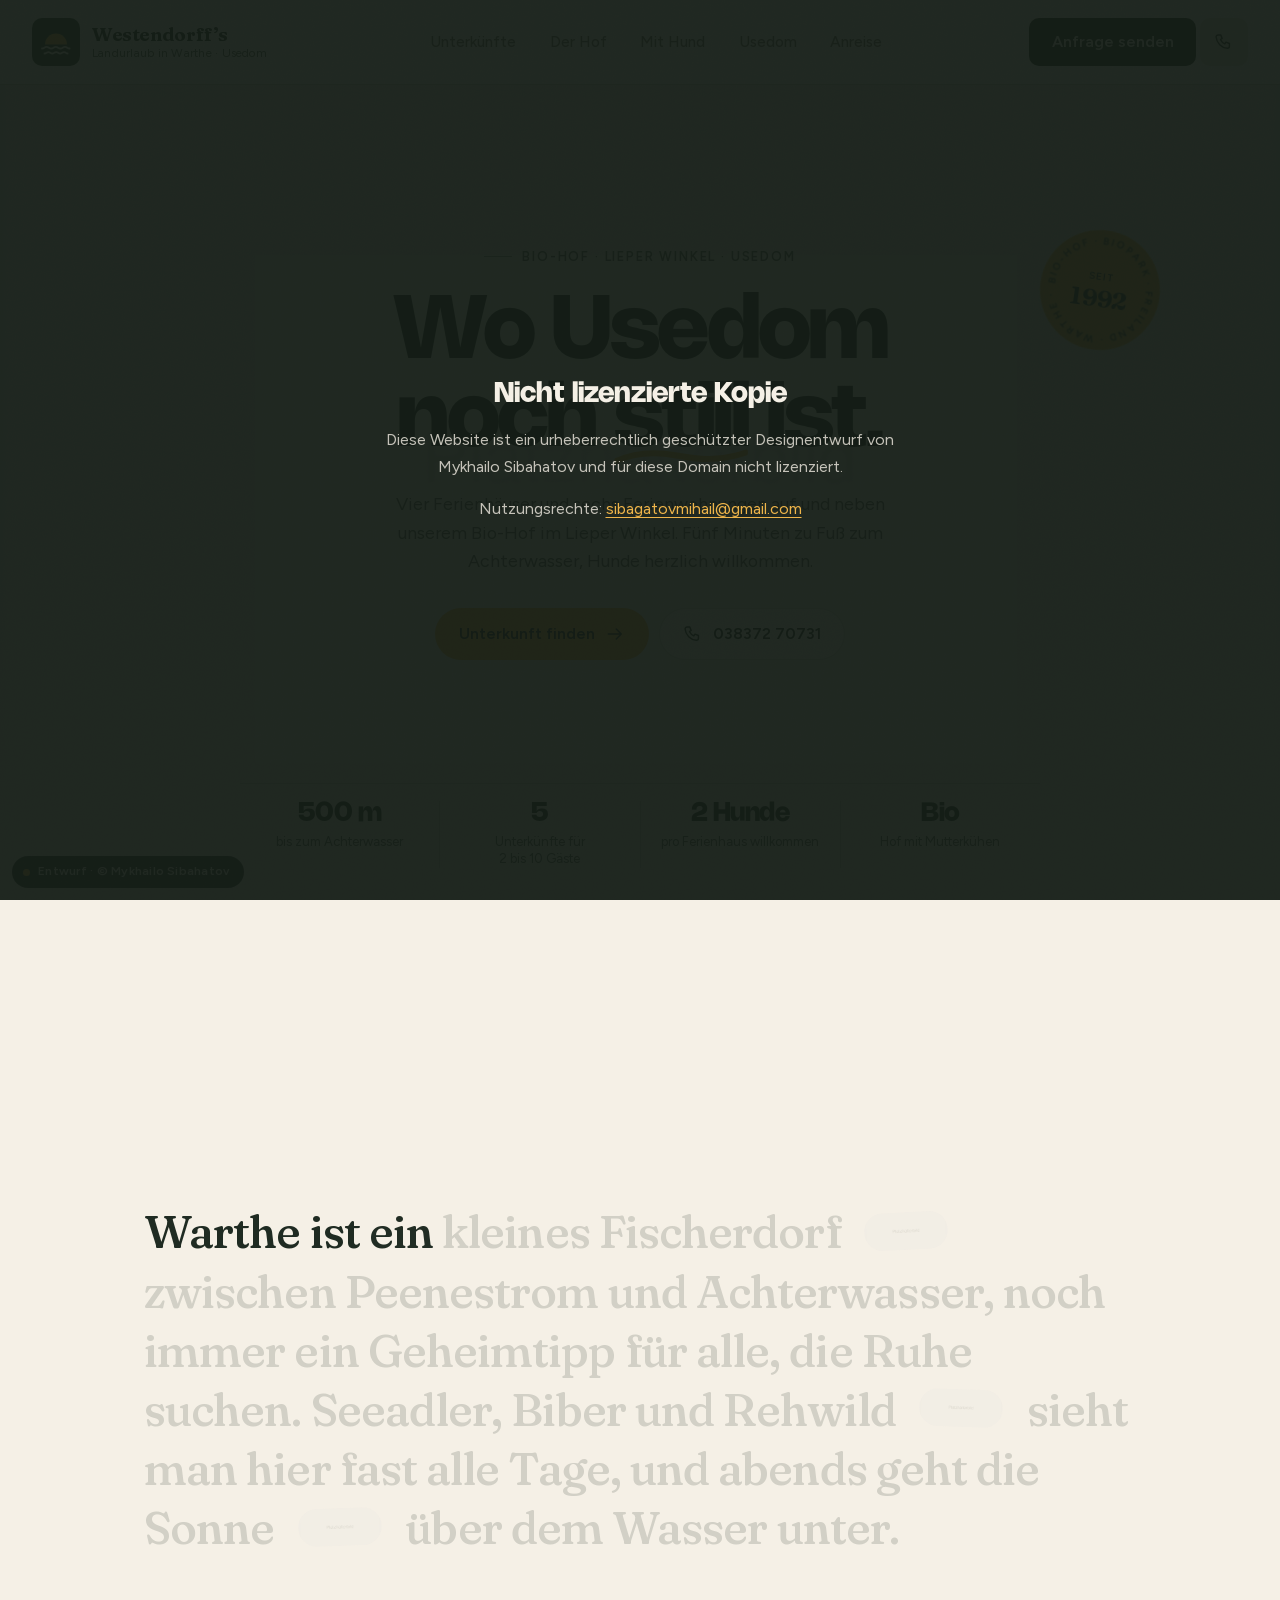
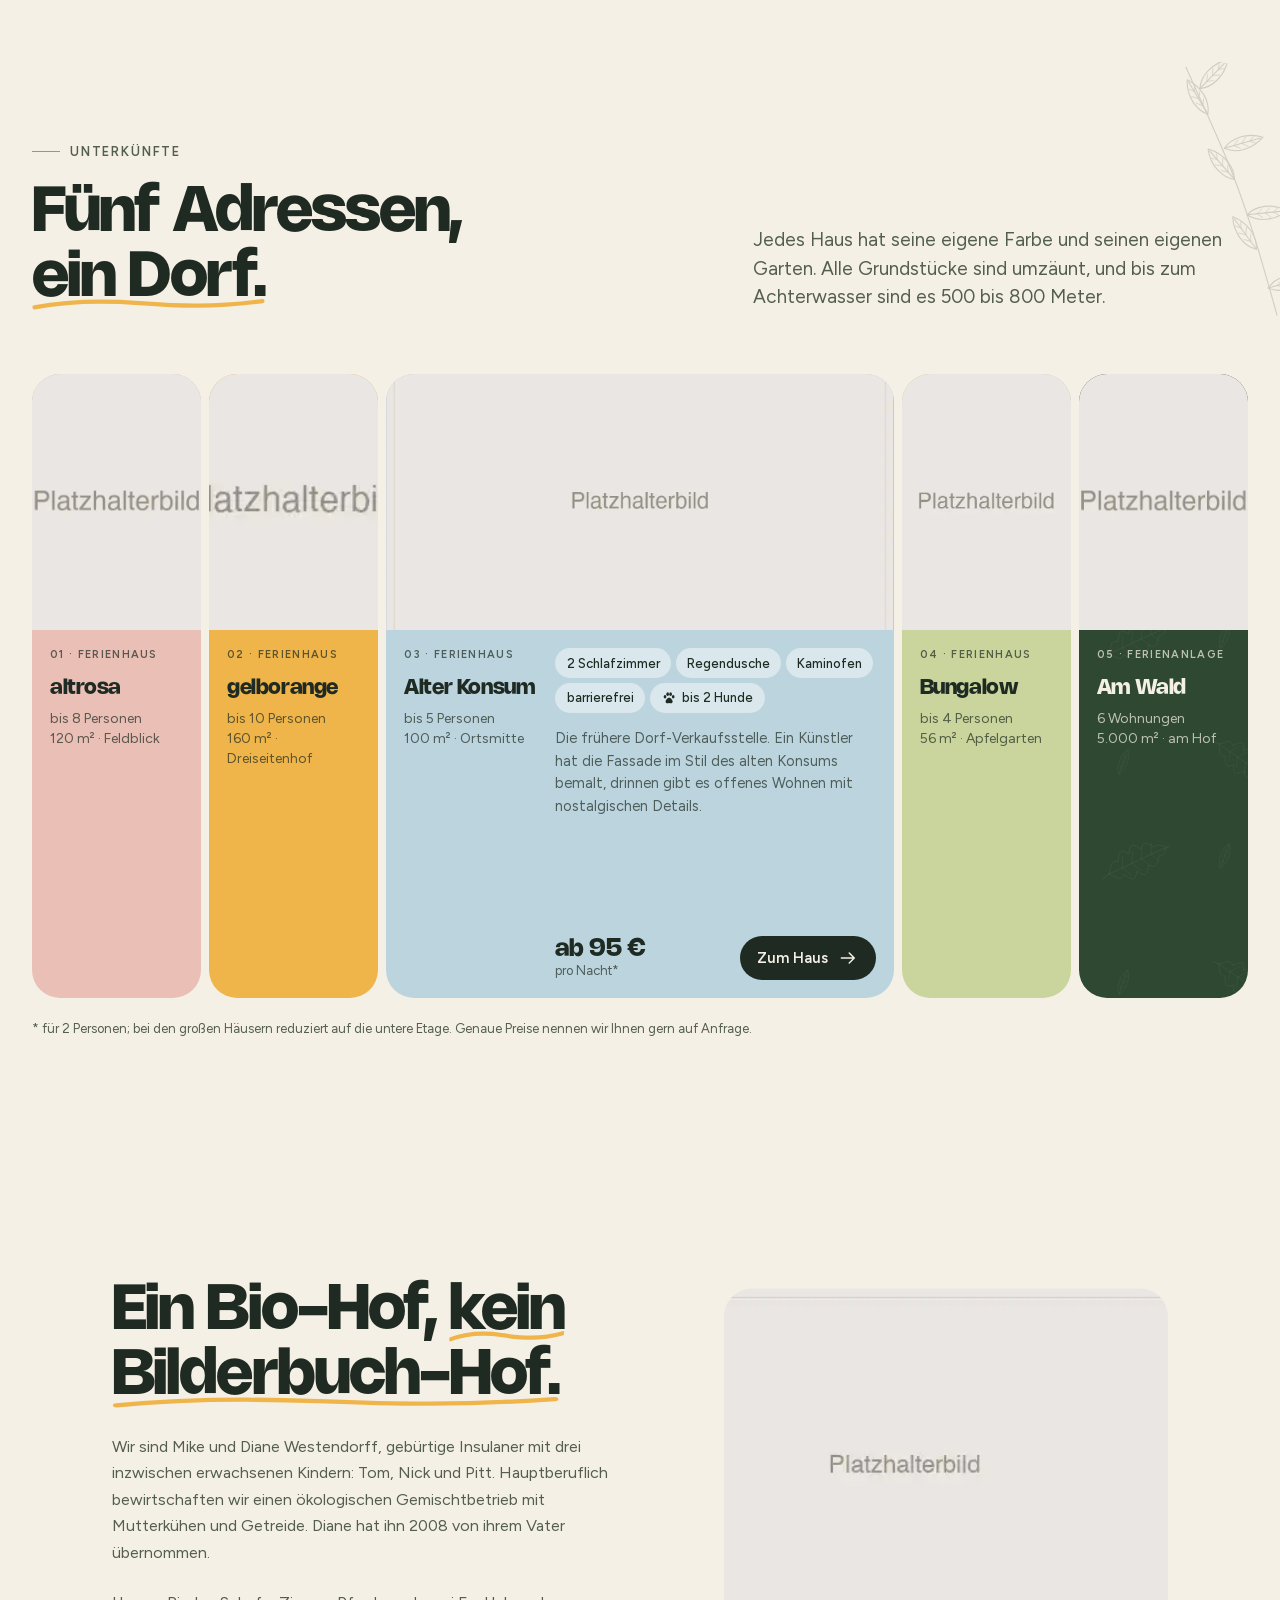
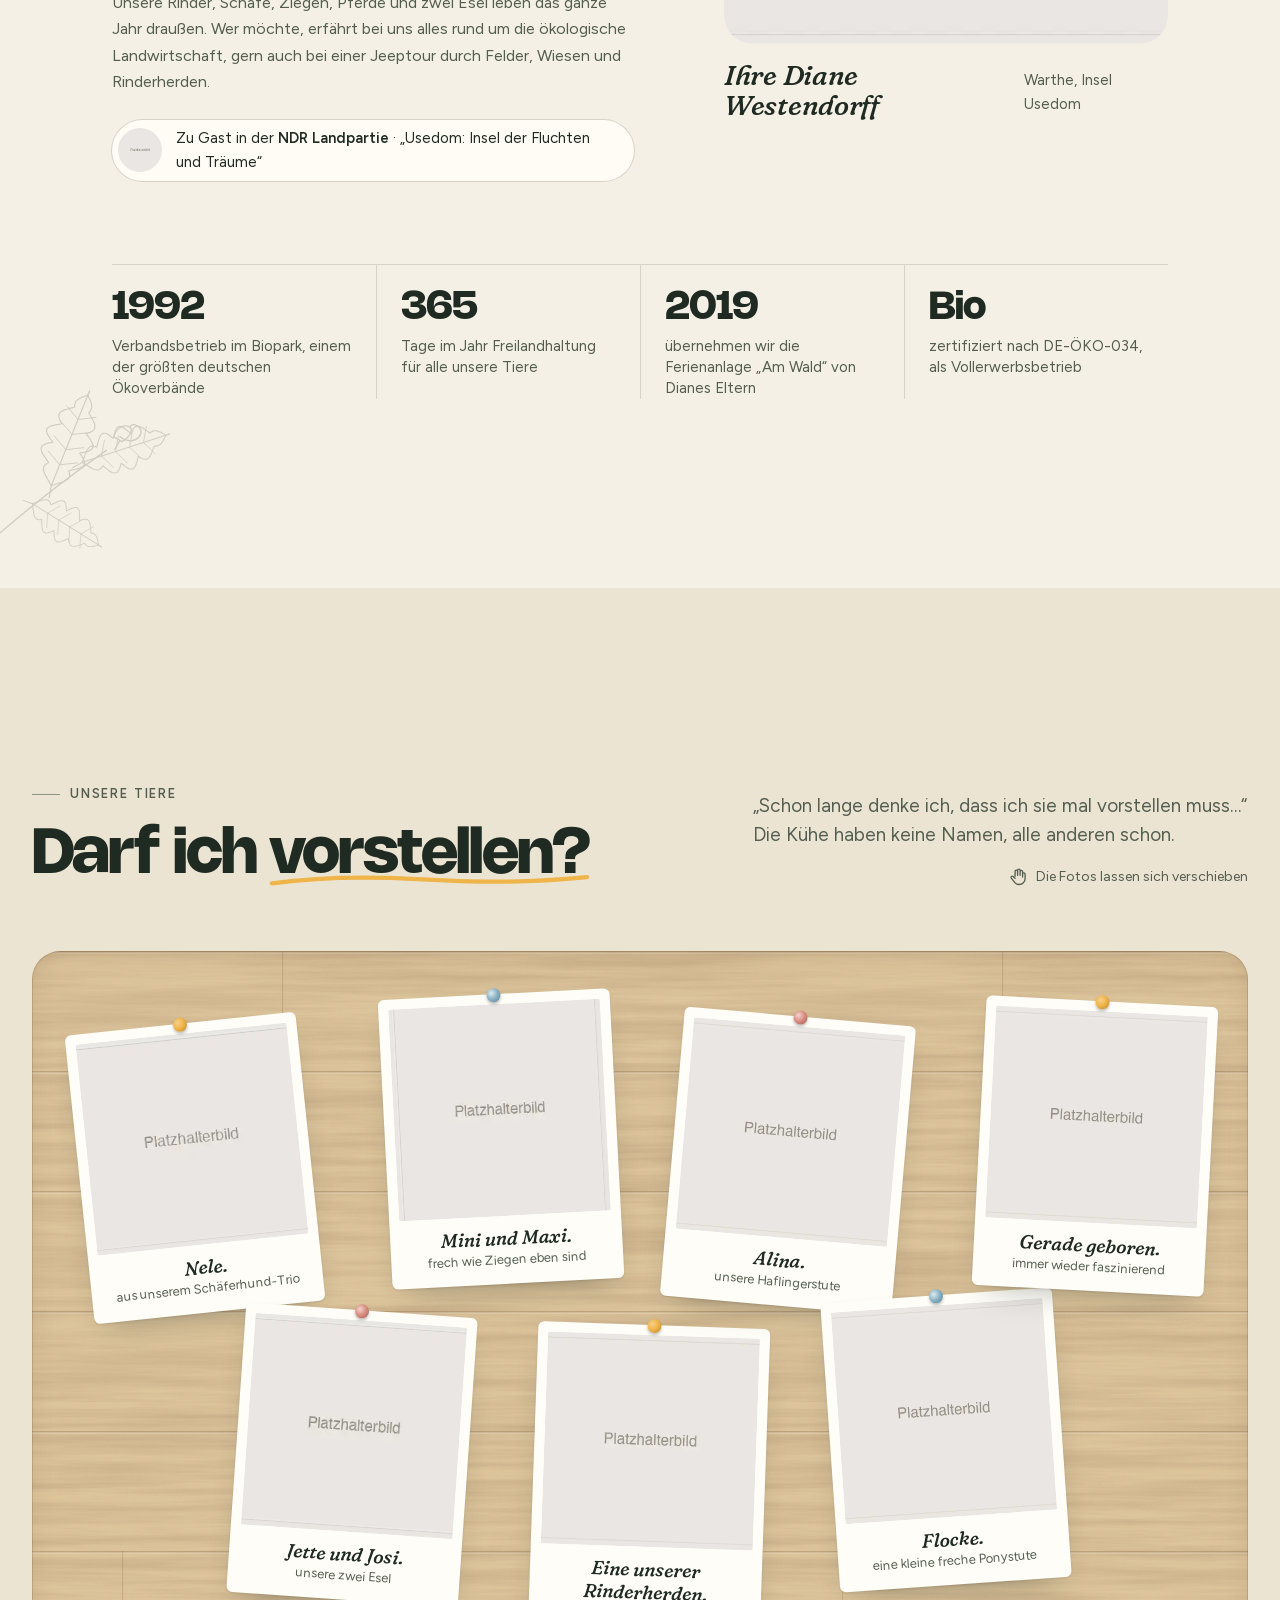
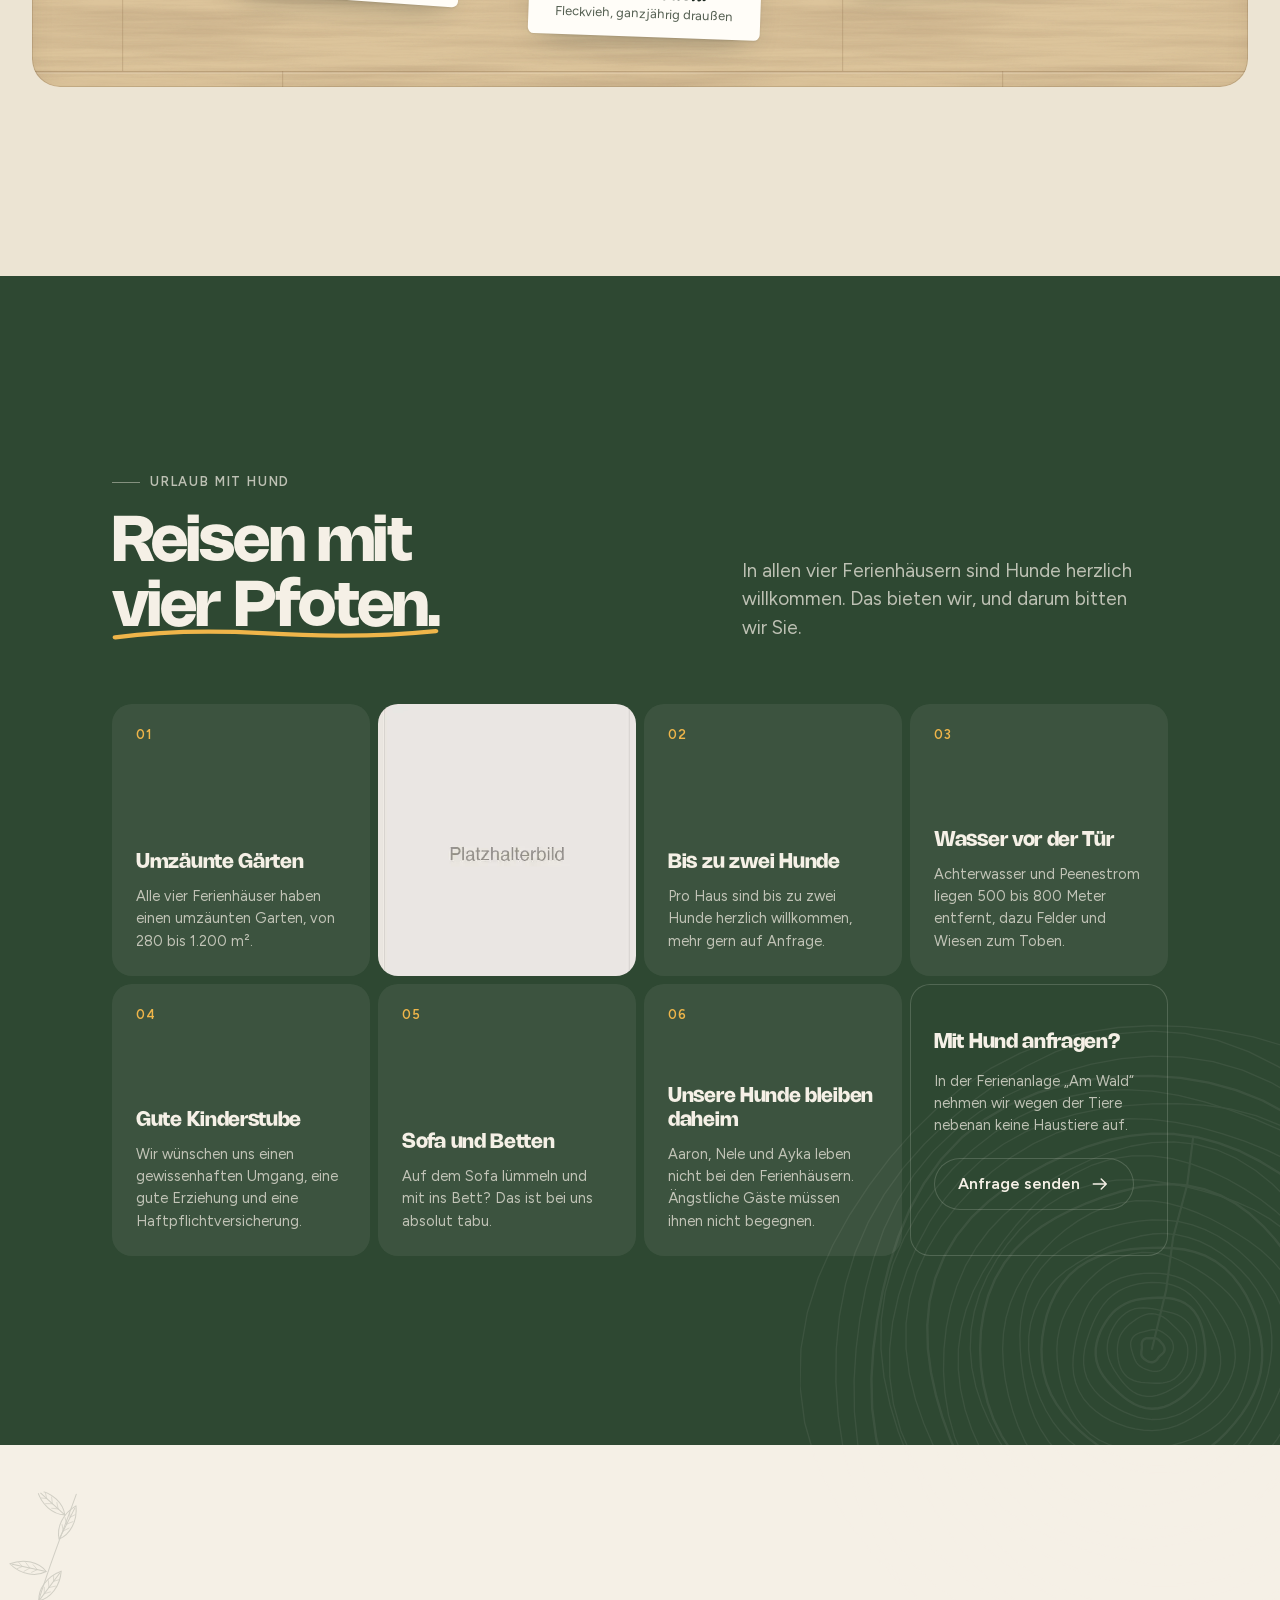
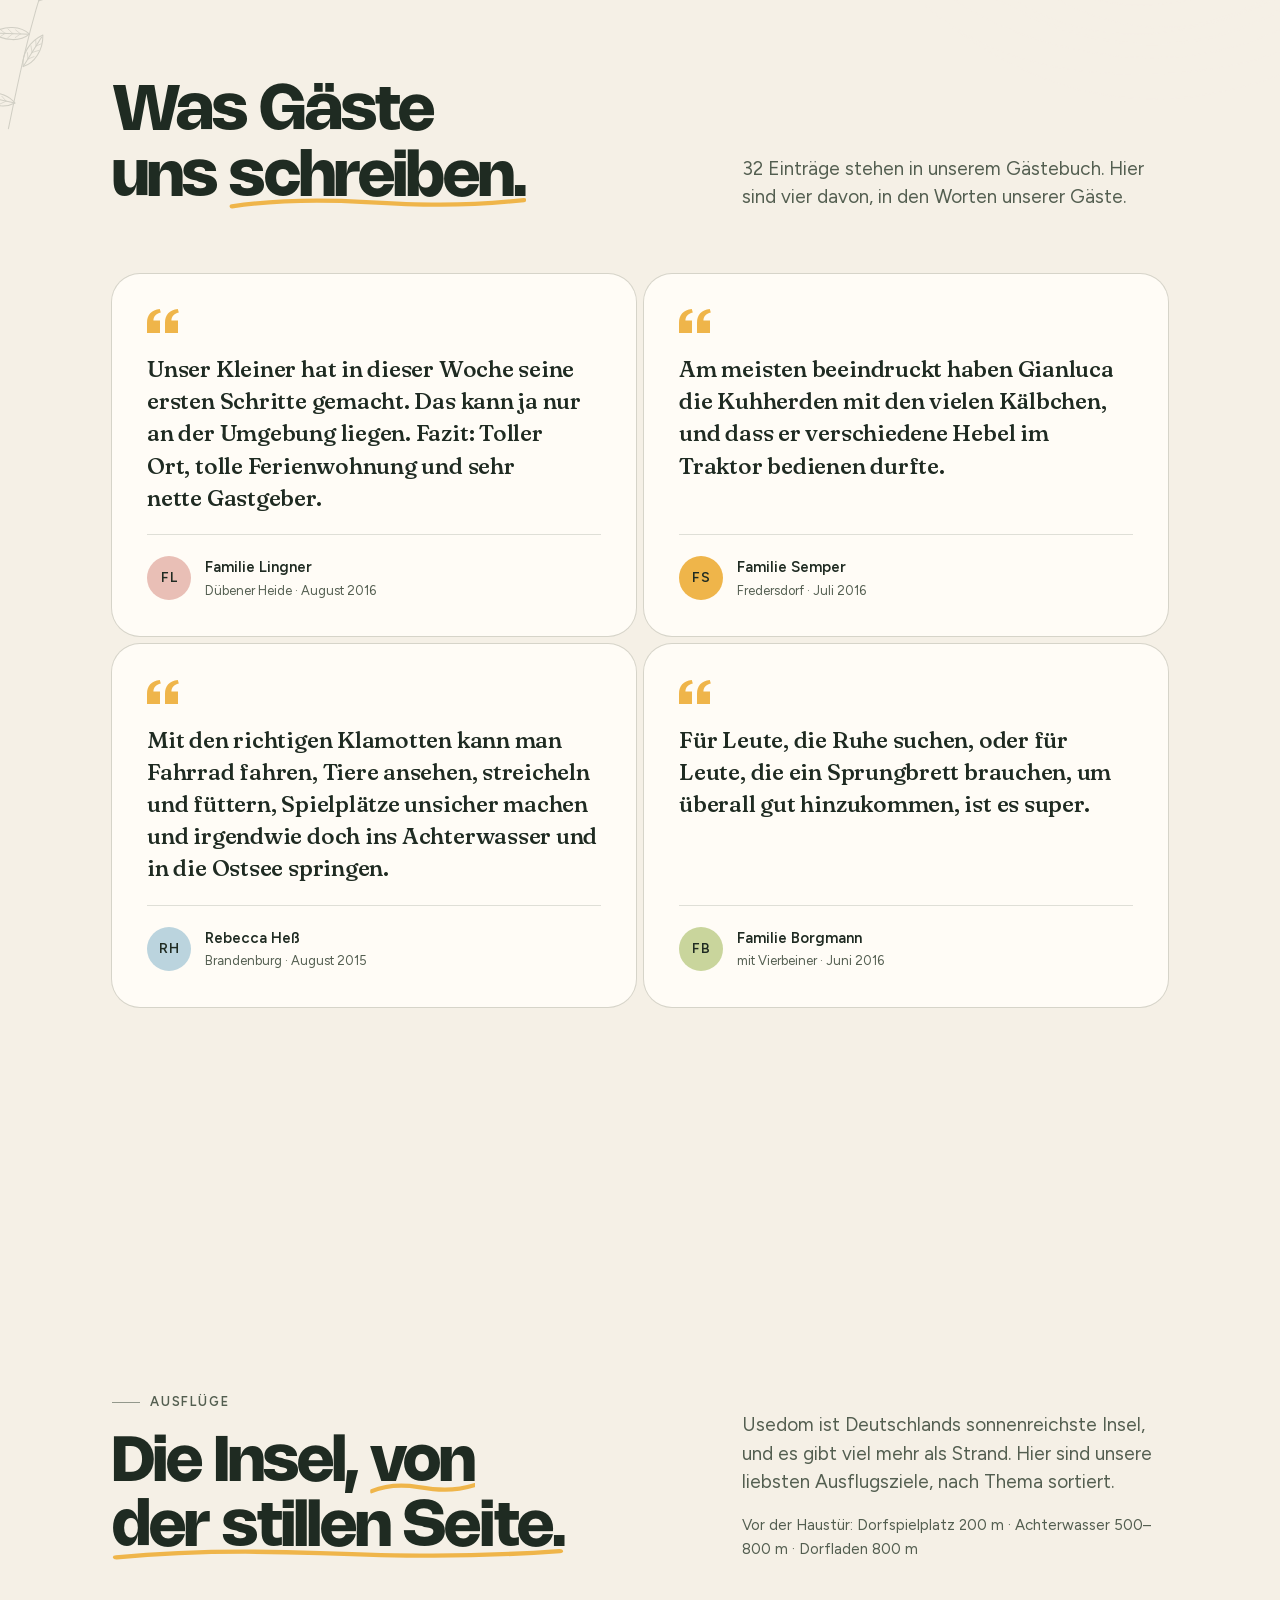
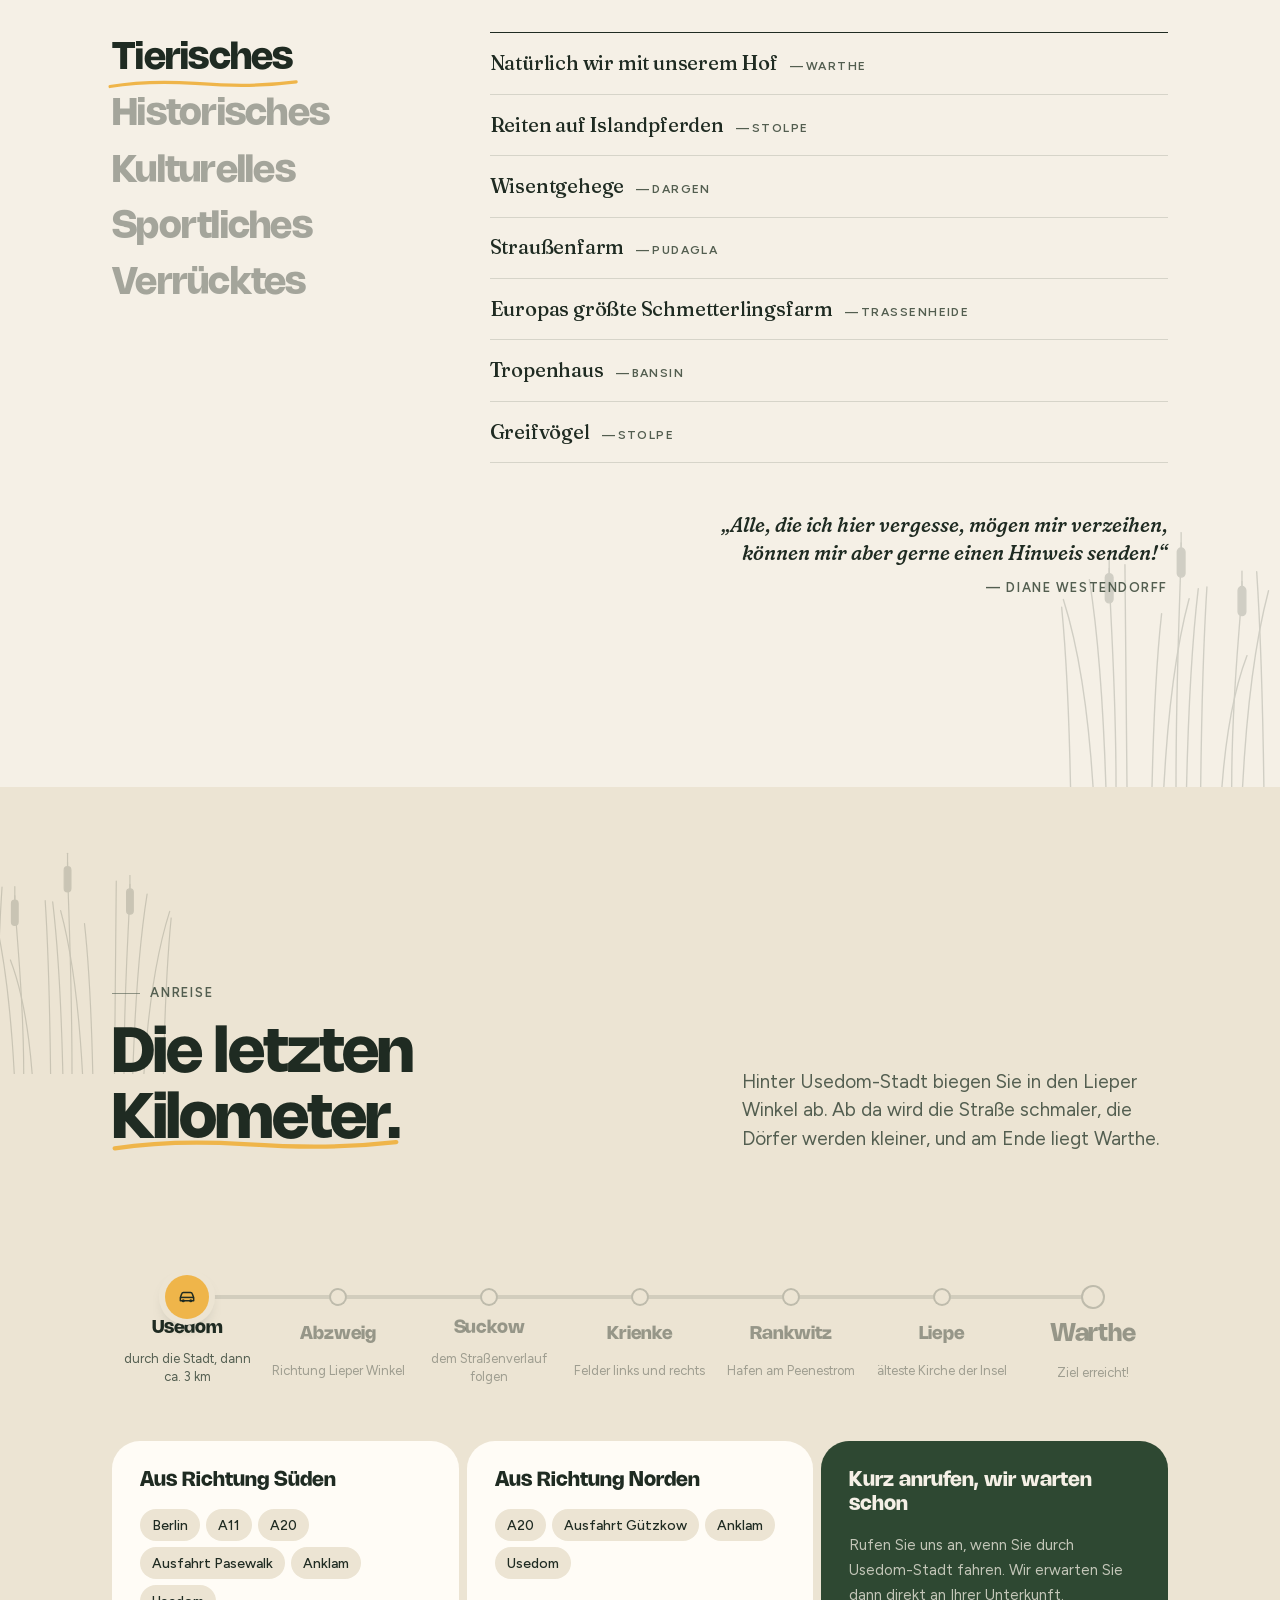
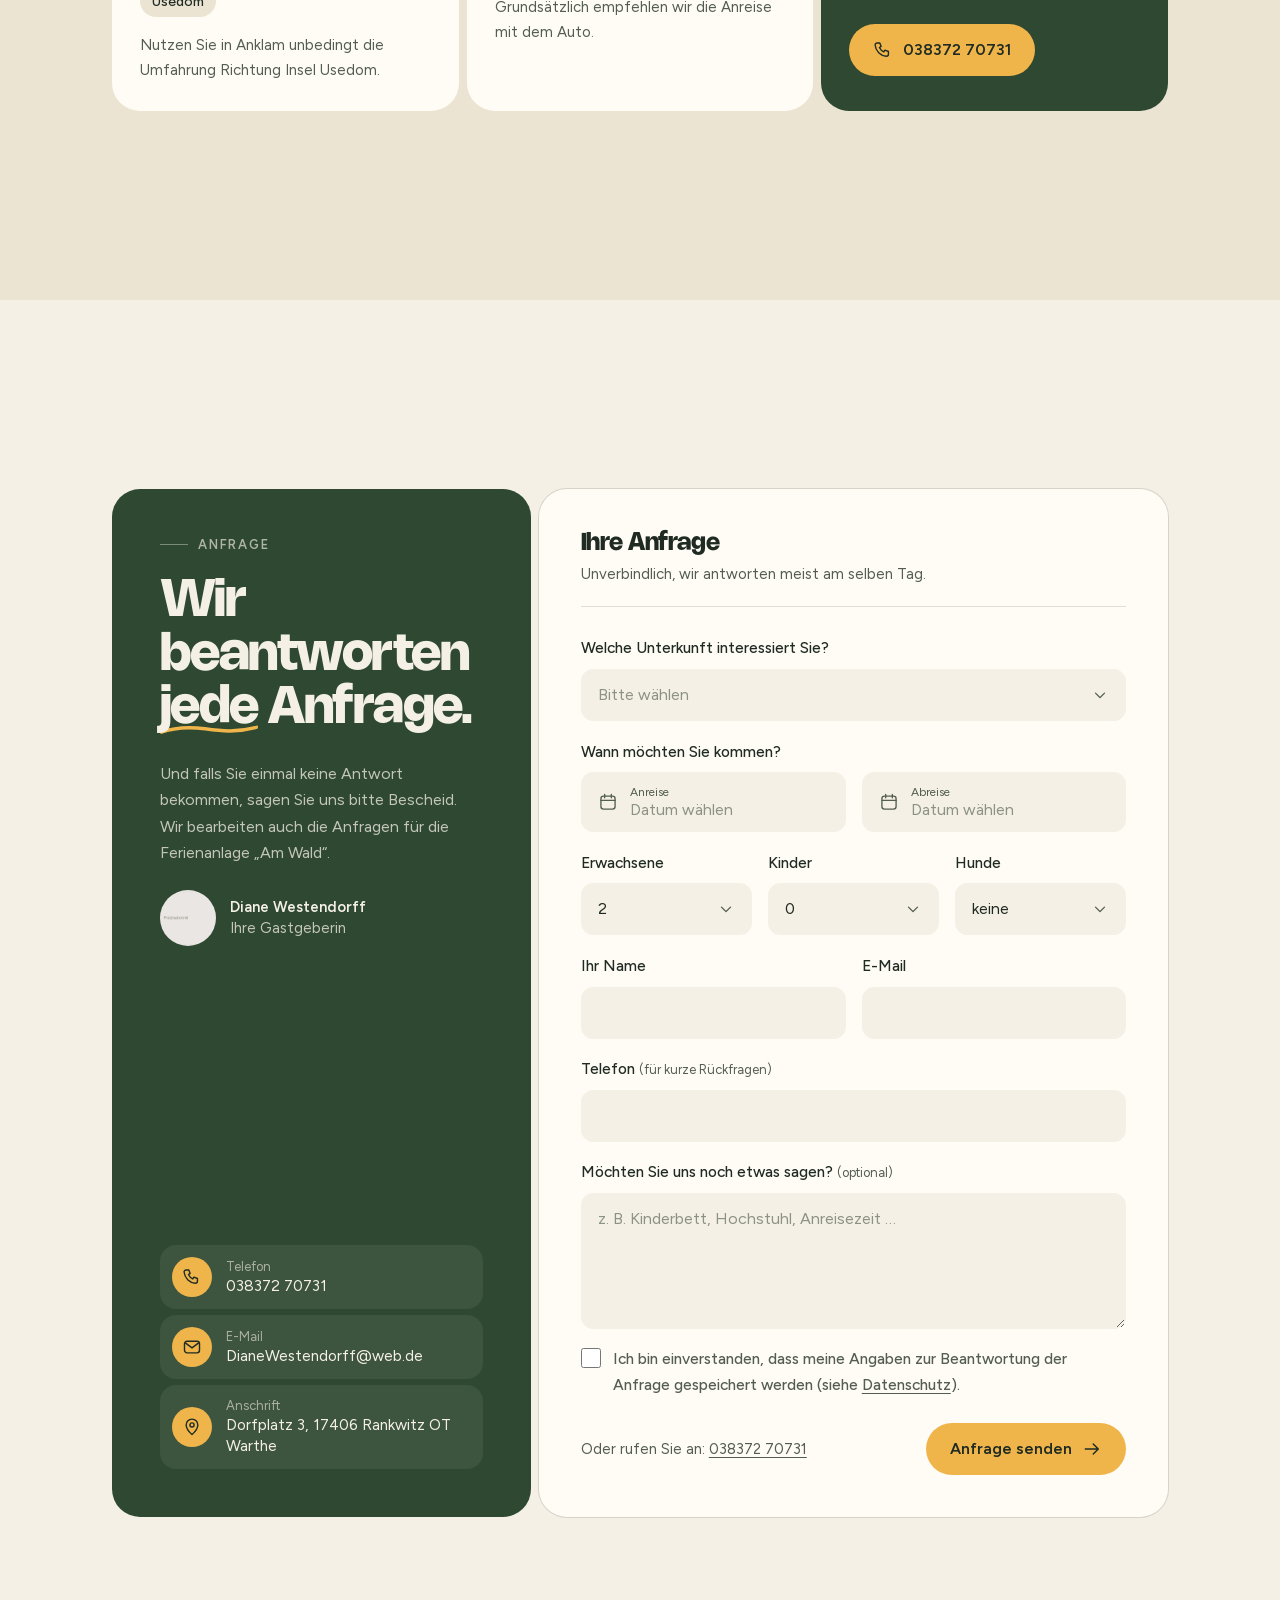
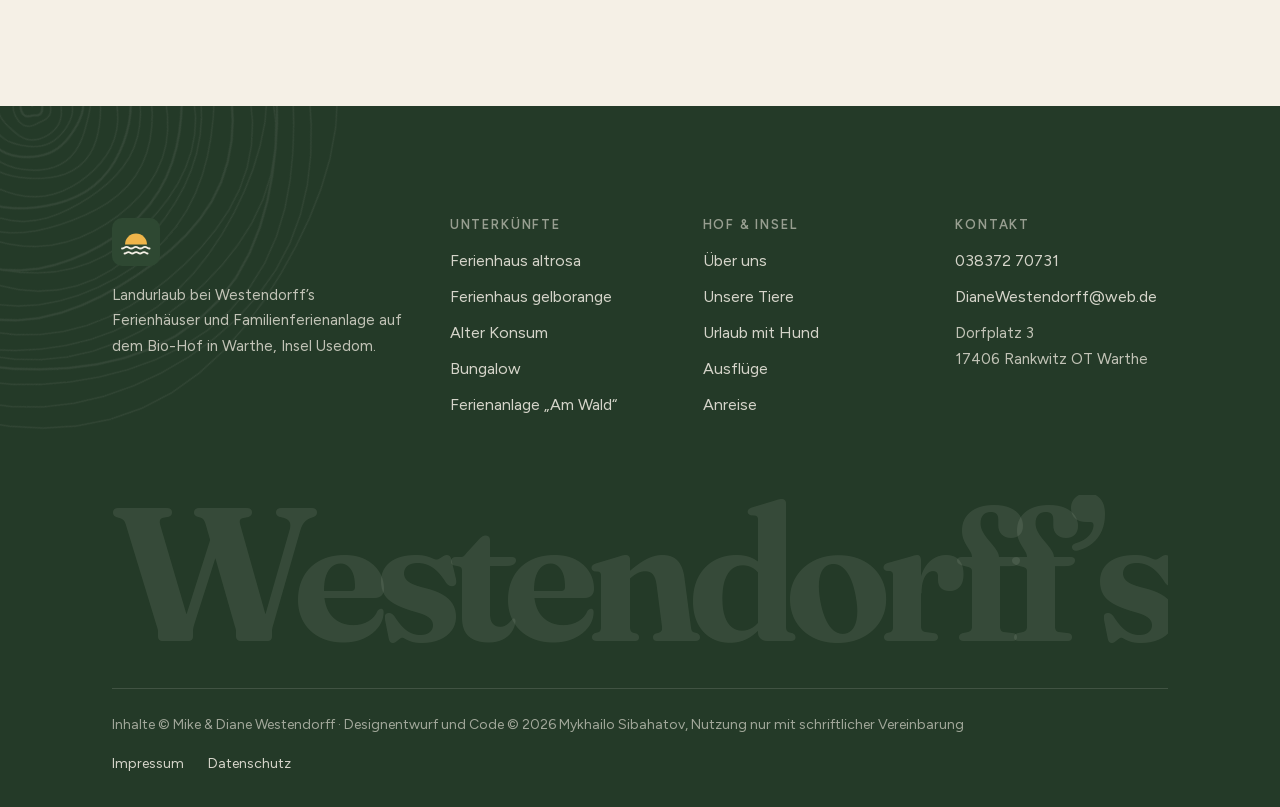
==== commit 37dbd608: "Entwurf: Fotos durch Platzhalter ersetzt, Impressum von Vias Media Alle Fotos sind neutrale Platzhal" ====
--- a/index.html
+++ b/index.html
@@ -707,7 +707,7 @@
       <svg class="footer__word" viewBox="0 0 1000 160" aria-hidden="true"><text x="0" y="138" textLength="1000" lengthAdjust="spacingAndGlyphs">Westendorff’s</text></svg>
       <div class="footer__bottom">
         <span>Inhalte © Mike &amp; Diane Westendorff · Designentwurf und Code © 2026 Mykhailo Sibahatov, Nutzung nur mit schriftlicher Vereinbarung</span>
-        <nav aria-label="Rechtliches"><a href="#">Impressum</a><a href="#">Datenschutz</a></nav>
+        <nav aria-label="Rechtliches"><a href="impressum.html">Impressum</a><a href="#">Datenschutz</a></nav>
       </div>
     </div>
   </footer>
